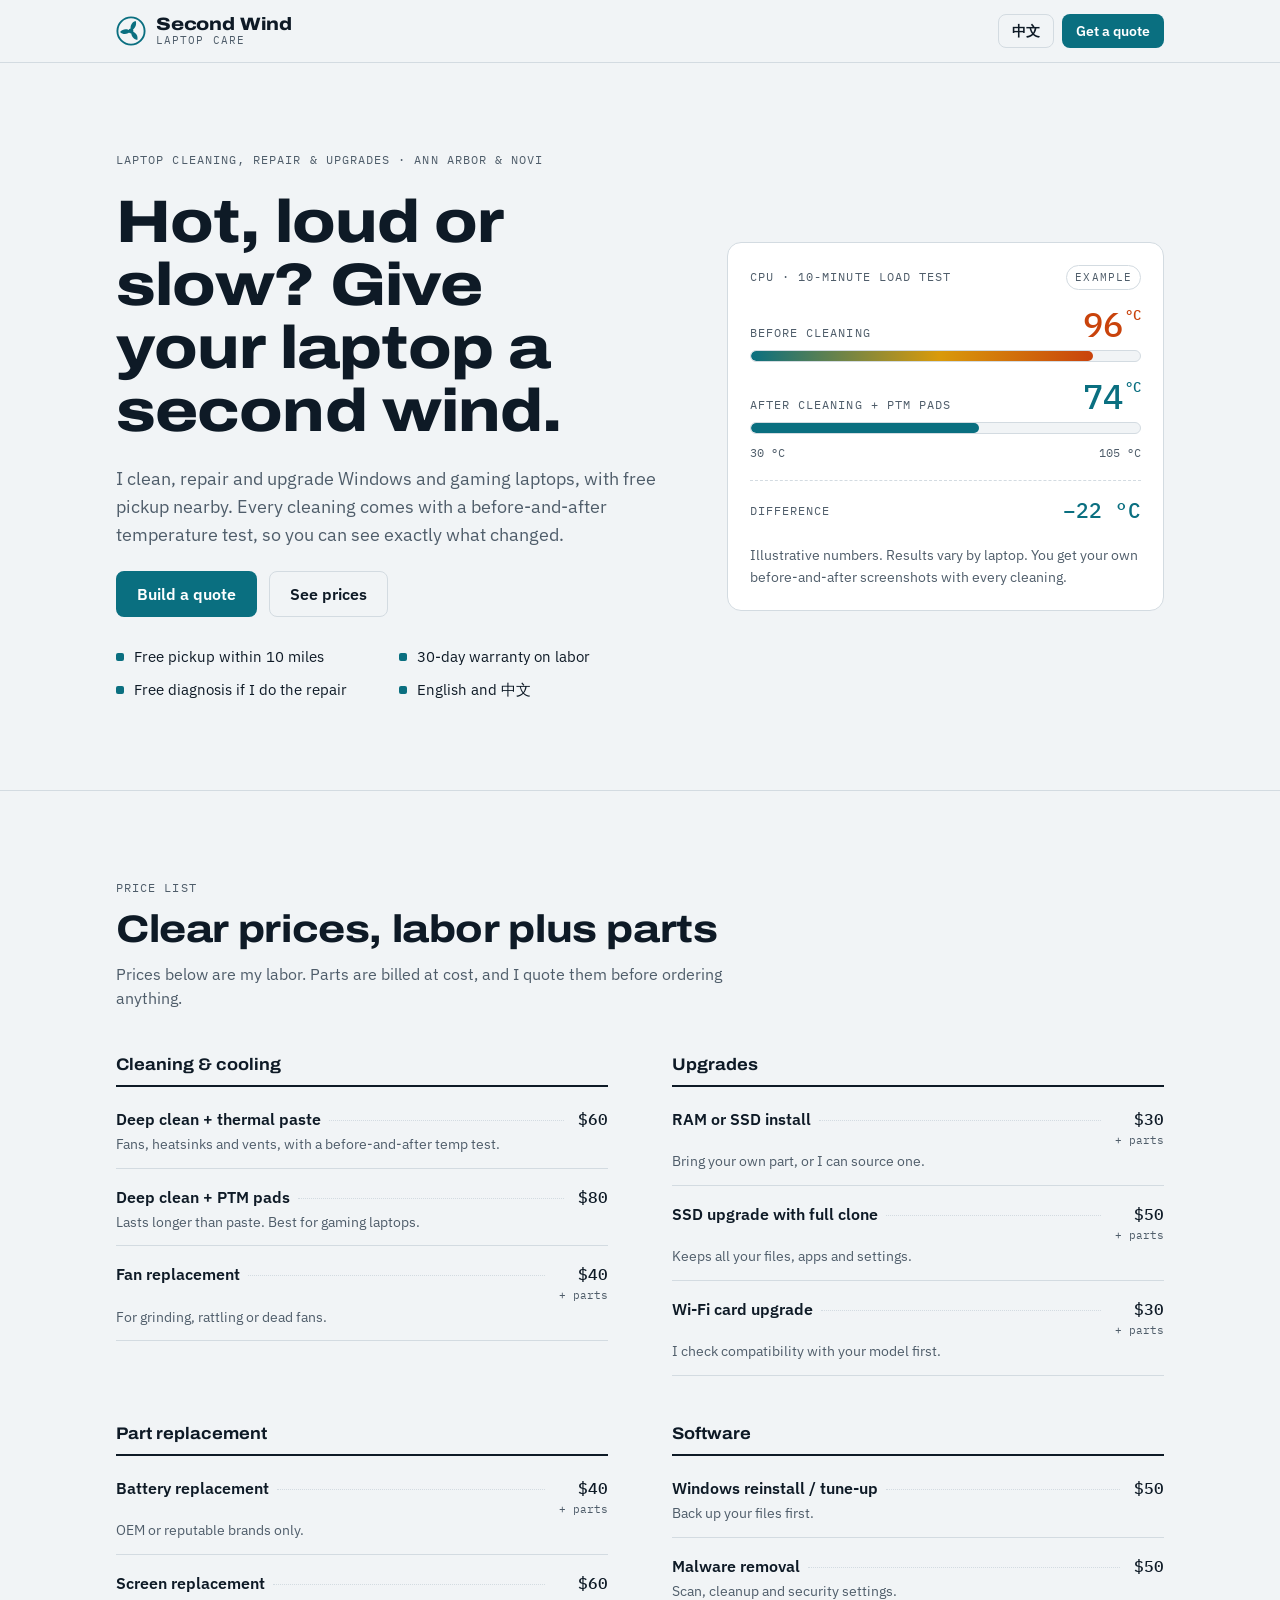
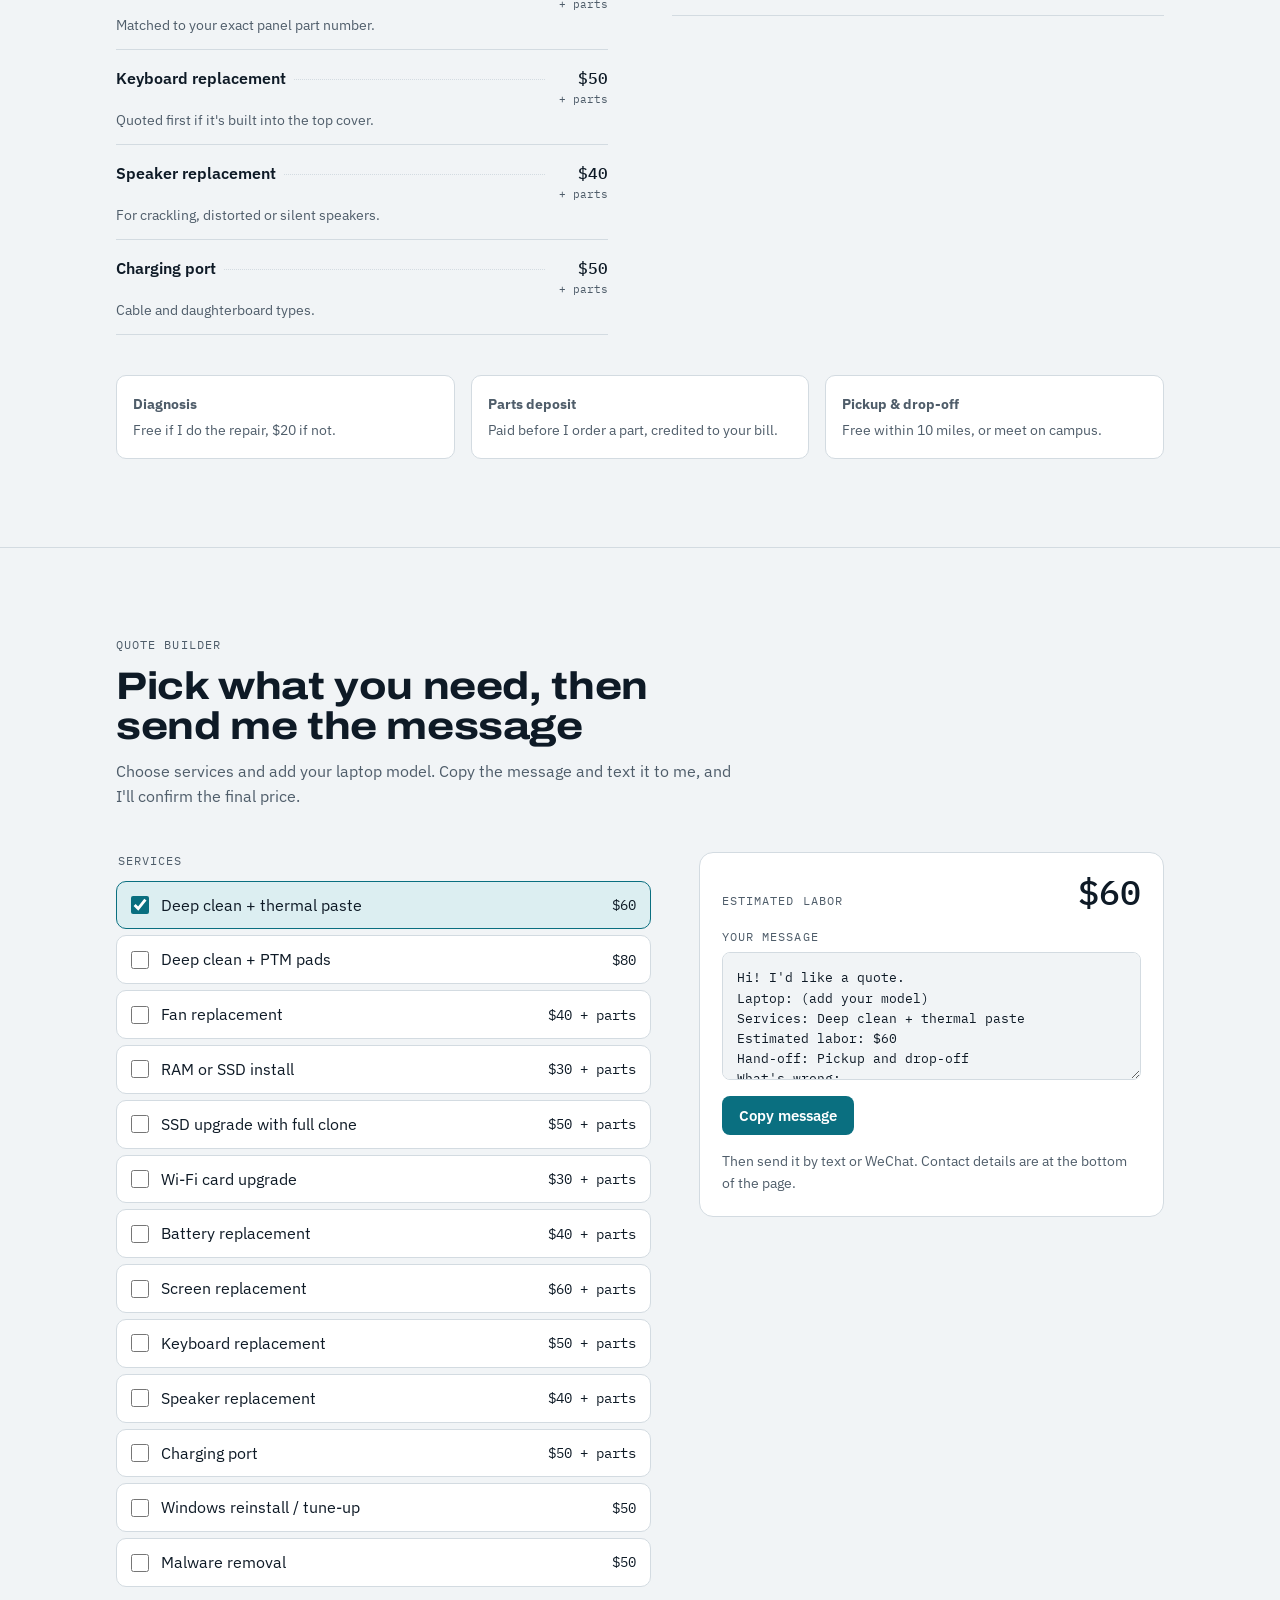
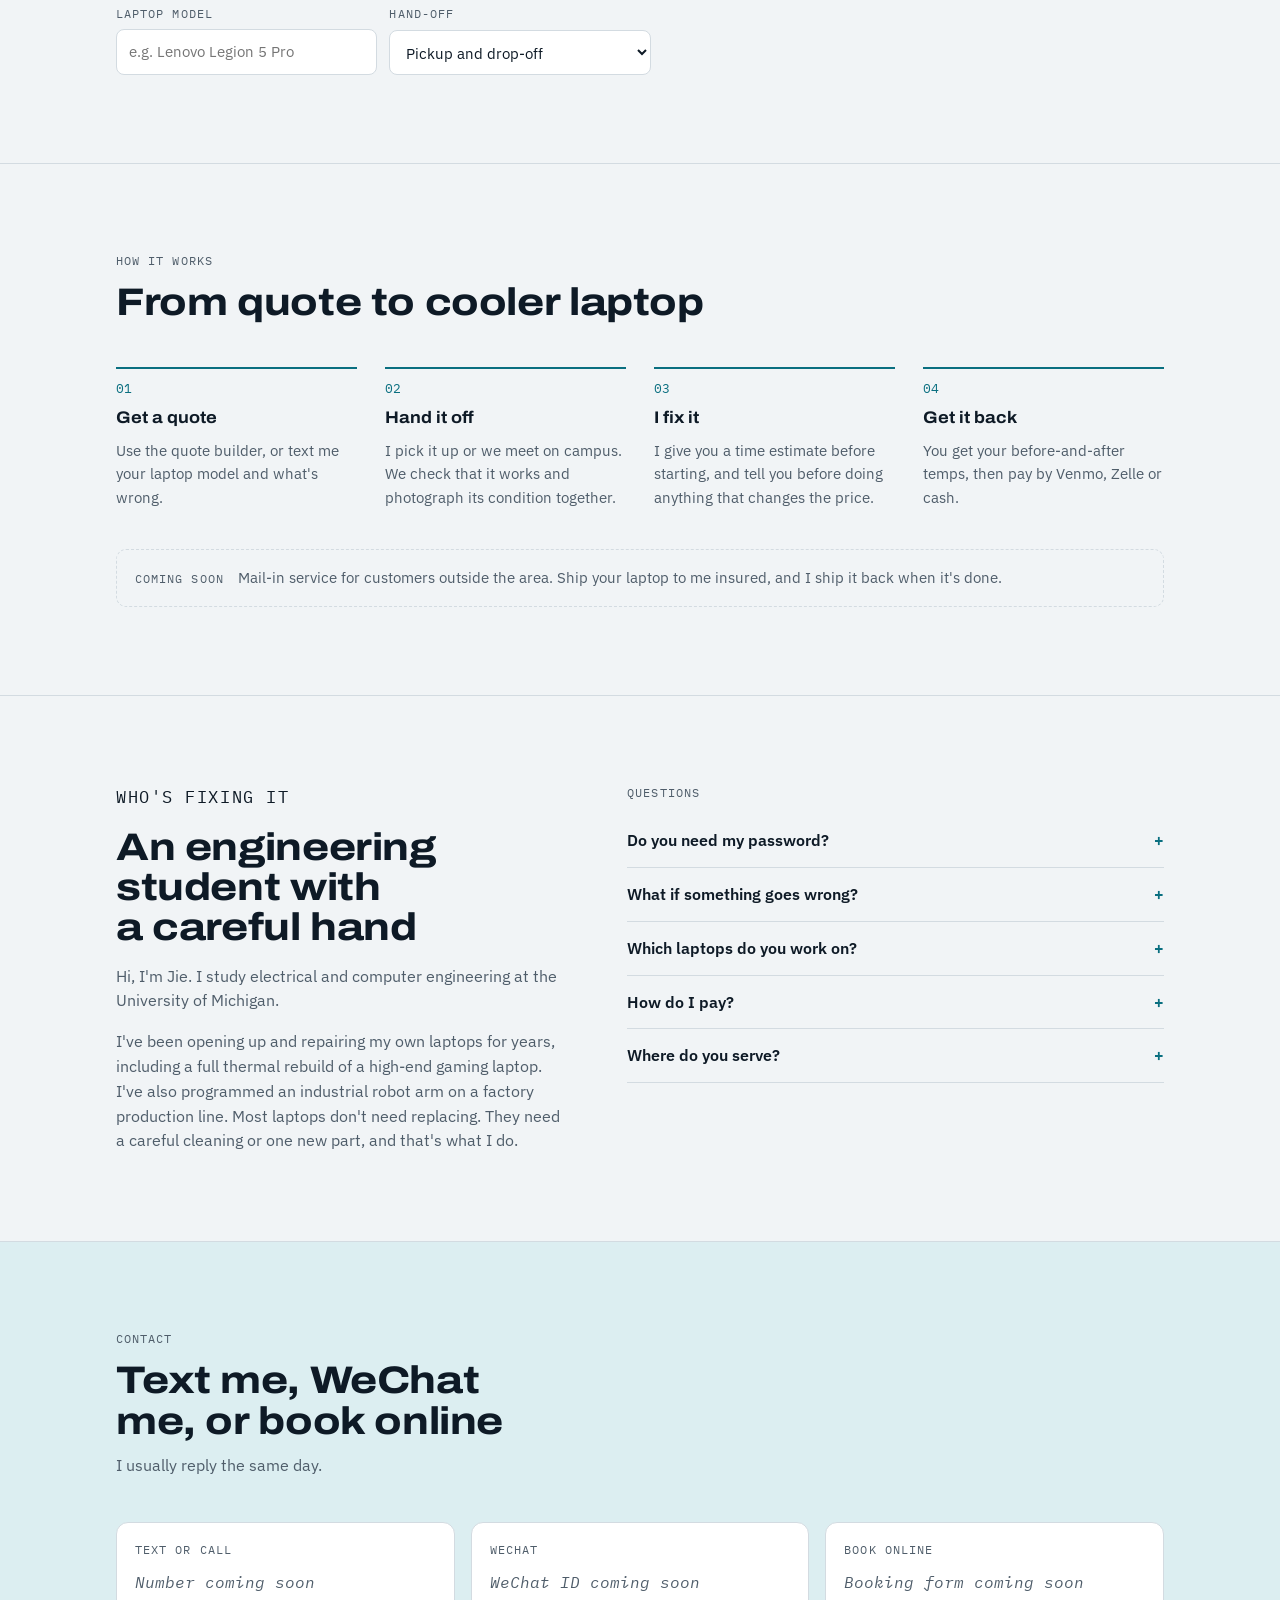
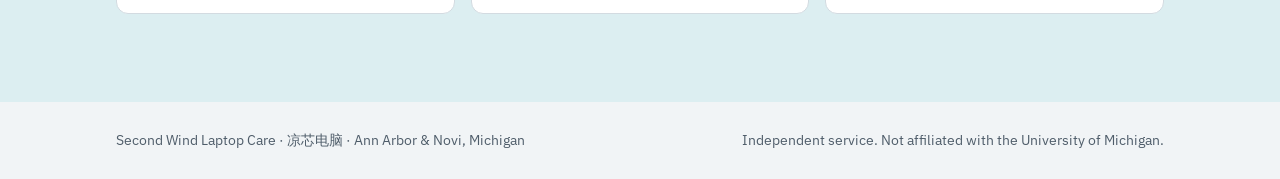
==== index.html @ 386e2848 "First" ====
<!doctype html>
<html lang="en">
<head>
<meta charset="utf-8">
<meta name="viewport" content="width=device-width, initial-scale=1">
<title>Second Wind Laptop Care</title>
<meta name="description" content="Laptop cleaning, repair and upgrades in Ann Arbor and Novi, Michigan. Free pickup nearby, before-and-after temperature tests, English and Chinese.">
<link rel="preconnect" href="https://fonts.googleapis.com">
<link rel="preconnect" href="https://fonts.gstatic.com" crossorigin>
<link rel="stylesheet" href="https://fonts.googleapis.com/css2?family=Archivo:wdth,wght@62..125,100..900&family=IBM+Plex+Mono:wght@400;500&family=IBM+Plex+Sans:wght@400;500;600&display=swap">
<style>
/* Layout: a repair-bench work order. Thermal readout hero, price list with leaders, quote builder, numbered hand-off steps, FAQ, contact. */
:root{
  --bg:#F1F4F6; --surface:#FFFFFF; --ink:#0E1A26; --muted:#4F5D6A; --line:#D3DBE1;
  --cool:#0A6F80; --cool-soft:#DCEEF1; --on-cool:#FFFFFF;
  --warm:#D99A0B; --heat:#C9430C; --heat-soft:#FBE5DA;
  --display:"Archivo","Helvetica Neue",Arial,"PingFang SC","Microsoft YaHei",sans-serif;
  --body:"IBM Plex Sans",system-ui,-apple-system,"Segoe UI","PingFang SC","Microsoft YaHei",sans-serif;
  --mono:"IBM Plex Mono",ui-monospace,Menlo,Consolas,monospace;
}
@media (prefers-color-scheme: dark){
  :root:not([data-theme="light"]){
    --bg:#0B131A; --surface:#121D26; --ink:#E4ECF1; --muted:#97A7B4; --line:#24323E;
    --cool:#4FC2D2; --cool-soft:#11303A; --on-cool:#05232B;
    --warm:#F2B84B; --heat:#FF8A4C; --heat-soft:#3A2016;
    color-scheme:dark;
  }
}
:root[data-theme="dark"]{
  --bg:#0B131A; --surface:#121D26; --ink:#E4ECF1; --muted:#97A7B4; --line:#24323E;
  --cool:#4FC2D2; --cool-soft:#11303A; --on-cool:#05232B;
  --warm:#F2B84B; --heat:#FF8A4C; --heat-soft:#3A2016;
  color-scheme:dark;
}

*{box-sizing:border-box}
html{scroll-behavior:smooth}
body{margin:0}
img{max-width:100%}
body{background:var(--bg);color:var(--ink);font-family:var(--body);font-size:16px;line-height:1.55;-webkit-font-smoothing:antialiased}
a{color:var(--cool)}
:focus-visible{outline:2px solid var(--cool);outline-offset:3px;border-radius:4px}

/* language switch */
.zh{display:none}
:root[data-lang="zh"] .en{display:none}
:root[data-lang="zh"] .zh{display:revert}

.wrap{max-width:1080px;margin:0 auto;padding-left:max(16px,env(safe-area-inset-left,0px));padding-right:max(16px,env(safe-area-inset-right,0px))}
.band{padding-block:clamp(48px,7vw,88px)}
.band + .band{border-top:1px solid var(--line)}

h1,h2,h3{font-family:var(--display);font-stretch:116%;line-height:1.05;margin:0;text-wrap:balance}
h1{font-size:clamp(2.25rem,5.6vw,3.75rem);font-weight:800;letter-spacing:-.015em}
h2{font-size:clamp(1.7rem,3.6vw,2.4rem);font-weight:750;letter-spacing:-.01em}
h3{font-size:1.05rem;font-weight:700;font-stretch:108%;line-height:1.2}
p{margin:0}
.label{font-family:var(--mono);font-size:.74rem;letter-spacing:.09em;text-transform:uppercase;color:var(--muted)}
.section-head{display:grid;gap:12px;max-width:62ch;margin-bottom:clamp(28px,4vw,44px)}
.section-head p{color:var(--muted)}
.num{font-family:var(--mono);font-variant-numeric:tabular-nums}

/* buttons */
.btn,.ghost{display:inline-flex;align-items:center;justify-content:center;gap:8px;font:600 .95rem/1 var(--body);text-decoration:none;border-radius:8px;padding:11px 16px;cursor:pointer;border:1.5px solid transparent;transition:transform .15s ease,background-color .15s ease}
.btn{background:var(--cool);color:var(--on-cool)}
.btn:hover{transform:translateY(-1px)}
.ghost{background:transparent;color:var(--ink);border-color:var(--line)}
.ghost:hover{border-color:var(--cool);color:var(--cool)}
.big{padding:14px 20px;font-size:1rem}

/* header */
.top{padding-block:14px;border-bottom:1px solid var(--line);background:var(--bg)}
.top-row{display:flex;align-items:center;justify-content:space-between;gap:12px;flex-wrap:wrap}
.brand{display:flex;align-items:center;gap:10px;color:var(--ink);text-decoration:none}
.brand svg{color:var(--cool);flex:none}
.brand-name{font-family:var(--display);font-stretch:118%;font-weight:800;font-size:1.12rem;letter-spacing:-.01em;line-height:1.1}
.brand-name small{display:block;font-family:var(--mono);font-stretch:100%;font-weight:400;font-size:.68rem;letter-spacing:.1em;text-transform:uppercase;color:var(--muted)}
.top-actions{display:flex;gap:8px;align-items:center}
.top-actions .ghost,.top-actions .btn{padding:9px 13px;font-size:.88rem}

/* hero */
.hero-grid{display:grid;grid-template-columns:minmax(0,1.25fr) minmax(0,1fr);gap:clamp(32px,5vw,64px);align-items:center}
.hero-copy{display:grid;gap:22px;min-width:0}
.hero-copy .lede{font-size:1.12rem;color:var(--muted);max-width:52ch}
.cta-row{display:flex;gap:12px;flex-wrap:wrap}
.trust{list-style:none;margin:6px 0 0;padding:0;display:grid;grid-template-columns:repeat(2,minmax(0,1fr));gap:10px 20px}
.trust li{display:flex;gap:10px;align-items:baseline;font-size:.95rem}
.trust li::before{content:"";flex:none;width:8px;height:8px;border-radius:2px;background:var(--cool);transform:translateY(-1px)}

.readout{background:var(--surface);border:1px solid var(--line);border-radius:14px;padding:22px;display:grid;gap:18px;min-width:0}
.ro-head{display:flex;justify-content:space-between;align-items:center;gap:8px}
.tag{font-family:var(--mono);font-size:.68rem;letter-spacing:.1em;border:1px solid var(--line);border-radius:999px;padding:3px 8px;color:var(--muted)}
.ro-row{display:grid;gap:8px}
.ro-top{display:flex;justify-content:space-between;align-items:baseline}
.ro-temp{font-family:var(--mono);font-variant-numeric:tabular-nums;font-size:2.1rem;font-weight:500;line-height:1}
.ro-temp.hot{color:var(--heat)}
.ro-temp.cold{color:var(--cool)}
.ro-temp sup{font-size:.9rem;vertical-align:top;margin-left:2px}
.track{height:12px;border-radius:999px;background:var(--bg);border:1px solid var(--line);overflow:hidden}
.fill{height:100%;border-radius:999px}
.fill.hot{width:88%;background:linear-gradient(90deg,var(--cool),var(--warm) 55%,var(--heat))}
.fill.cold{width:58.7%;background:var(--cool)}
.ro-scale{display:flex;justify-content:space-between;font-family:var(--mono);font-size:.72rem;color:var(--muted);margin-top:-8px}
.ro-delta{display:flex;align-items:center;justify-content:space-between;gap:12px;border-top:1px dashed var(--line);padding-top:14px}
.ro-delta strong{font-family:var(--mono);font-size:1.3rem;font-weight:500;color:var(--cool)}
.ro-cap{font-size:.86rem;color:var(--muted)}

/* services */
.svc-groups{display:grid;grid-template-columns:repeat(2,minmax(0,1fr));gap:clamp(28px,4vw,48px) clamp(28px,5vw,64px)}
.svc-group{display:grid;gap:4px;min-width:0;align-content:start}
.svc-group h3{padding-bottom:10px;border-bottom:2px solid var(--ink);margin-bottom:4px}
.svc{display:grid;grid-template-columns:minmax(0,1fr) auto;gap:2px 14px;padding-block:12px;border-bottom:1px solid var(--line)}
.svc-name{font-weight:600;display:flex;align-items:baseline;gap:8px;min-width:0}
.svc-name::after{content:"";flex:1;border-bottom:1px dotted var(--line);transform:translateY(-4px);min-width:16px}
.svc-price{font-family:var(--mono);font-variant-numeric:tabular-nums;font-weight:500;white-space:nowrap;text-align:right}
.svc-price small{display:block;font-size:.7rem;color:var(--muted);font-weight:400}
.svc-note{grid-column:1/-1;font-size:.88rem;color:var(--muted)}
.fine{margin-top:clamp(28px,4vw,40px);display:grid;grid-template-columns:repeat(3,minmax(0,1fr));gap:16px}
.fine div{background:var(--surface);border:1px solid var(--line);border-radius:10px;padding:16px;display:grid;gap:4px}
.fine strong{font-size:.95rem}
.fine span{font-size:.88rem;color:var(--muted)}

/* quote builder */
.quote-grid{display:grid;grid-template-columns:minmax(0,1.15fr) minmax(0,1fr);gap:clamp(24px,4vw,48px);align-items:start}
.q-list{display:grid;gap:6px;margin:0;padding:0;border:0}
.q-list legend{margin-bottom:10px}
.q-item{display:grid;grid-template-columns:auto minmax(0,1fr) auto;gap:12px;align-items:center;padding:11px 14px;border:1px solid var(--line);border-radius:10px;background:var(--surface);cursor:pointer;transition:border-color .15s ease,background-color .15s ease}
.q-item:hover{border-color:var(--cool)}
.q-item:has(input:checked){border-color:var(--cool);background:var(--cool-soft)}
.q-item input{width:18px;height:18px;accent-color:var(--cool);margin:0}
.q-item .num{font-size:.9rem;white-space:nowrap}
.q-fields{display:grid;grid-template-columns:repeat(2,minmax(0,1fr));gap:12px;margin-top:18px}
.field{display:grid;gap:6px;min-width:0}
.field input,.field select{font:inherit;font-size:.95rem;color:var(--ink);background:var(--surface);border:1px solid var(--line);border-radius:8px;padding:10px 12px;width:100%}
.summary{background:var(--surface);border:1px solid var(--line);border-radius:14px;padding:22px;display:grid;gap:16px;min-width:0}
.total{display:flex;align-items:baseline;justify-content:space-between;gap:12px;flex-wrap:wrap}
.total .num{font-size:2.2rem;font-weight:500;line-height:1}
.total .parts{font-size:.9rem;color:var(--muted)}
.msg{font-family:var(--mono);font-size:.84rem;line-height:1.5;white-space:pre-wrap;background:var(--bg);border:1px solid var(--line);border-radius:8px;padding:14px;width:100%;min-height:9.5em;resize:vertical;color:var(--ink)}
.copy-row{display:flex;gap:12px;align-items:center;flex-wrap:wrap}
.status{font-size:.88rem;color:var(--cool)}
.summary .hint{font-size:.86rem;color:var(--muted)}

/* steps */
.steps{list-style:none;margin:0;padding:0;display:grid;grid-template-columns:repeat(4,minmax(0,1fr));gap:clamp(16px,3vw,28px);counter-reset:step}
.steps li{display:grid;gap:10px;align-content:start;counter-increment:step;min-width:0}
.steps li::before{content:counter(step,decimal-leading-zero);font-family:var(--mono);font-size:.8rem;color:var(--cool);border-top:2px solid var(--cool);padding-top:10px}
.steps p{color:var(--muted);font-size:.95rem}
.mailin{margin-top:clamp(28px,4vw,40px);display:flex;gap:14px;align-items:baseline;flex-wrap:wrap;padding:16px 18px;border:1px dashed var(--line);border-radius:10px}
.mailin p{color:var(--muted);font-size:.95rem;min-width:0;flex:1 1 280px}

/* about + faq */
.split{display:grid;grid-template-columns:minmax(0,1fr) minmax(0,1.2fr);gap:clamp(32px,5vw,64px);align-items:start}
.about{display:grid;gap:16px;max-width:60ch}
.about p{color:var(--muted)}
.about p:first-of-type{color:var(--ink);font-size:1.08rem}
.faq{display:grid}
.faq details{border-bottom:1px solid var(--line);padding-block:14px}
.faq details:first-child{border-top:1px solid var(--line)}
.faq summary{cursor:pointer;font-weight:600;list-style:none;display:flex;justify-content:space-between;gap:16px}
.faq summary::-webkit-details-marker{display:none}
.faq summary::after{content:"+";font-family:var(--mono);color:var(--cool);flex:none}
.faq details[open] summary::after{content:"\2013"}
.faq details p{color:var(--muted);margin-top:8px;max-width:62ch}

/* contact */
.contact{background:var(--cool-soft)}
.contact-grid{display:grid;grid-template-columns:repeat(3,minmax(0,1fr));gap:16px}
.c-card{background:var(--surface);border:1px solid var(--line);border-radius:12px;padding:18px;display:grid;gap:10px;align-content:start;min-width:0}
.c-value{font-family:var(--mono);font-size:1.02rem;user-select:all;overflow-wrap:anywhere}
.c-value.pending{color:var(--muted);font-style:italic;user-select:auto}
.c-card .ghost{justify-self:start;padding:8px 12px;font-size:.85rem}
.foot{padding-block:28px;font-size:.85rem;color:var(--muted)}
.foot .wrap{display:flex;justify-content:space-between;gap:12px;flex-wrap:wrap}

@media (max-width:860px){
  .hero-grid,.quote-grid,.split{grid-template-columns:minmax(0,1fr)}
  .steps{grid-template-columns:repeat(2,minmax(0,1fr))}
  .fine,.contact-grid{grid-template-columns:minmax(0,1fr)}
}
@media (max-width:620px){
  .svc-groups,.trust,.q-fields,.steps{grid-template-columns:minmax(0,1fr)}
  .top-actions .btn{display:none}
}
@media (prefers-reduced-motion:reduce){*{transition:none!important}}
</style>
</head>
<body>
<header class="top" id="top">
  <div class="wrap top-row">
    <a class="brand" href="#top" aria-label="Second Wind Laptop Care">
      <svg viewBox="0 0 32 32" width="30" height="30" aria-hidden="true">
        <circle cx="16" cy="16" r="14.5" fill="none" stroke="currentColor" stroke-width="2"/>
        <g fill="currentColor">
          <path d="M16 16C14.6 11 16.4 6.6 21 5.4C22.4 9.6 20.4 13.6 16 16Z"/>
          <path d="M16 16C14.6 11 16.4 6.6 21 5.4C22.4 9.6 20.4 13.6 16 16Z" transform="rotate(120 16 16)"/>
          <path d="M16 16C14.6 11 16.4 6.6 21 5.4C22.4 9.6 20.4 13.6 16 16Z" transform="rotate(240 16 16)"/>
        </g>
        <circle cx="16" cy="16" r="2.6" fill="currentColor"/>
      </svg>
      <span class="brand-name"><span class="en">Second Wind</span><span class="zh">凉芯电脑</span><small><span class="en">Laptop Care</span><span class="zh">Second Wind Laptop Care</span></small></span>
    </a>
    <div class="top-actions">
      <button class="ghost" id="langBtn" type="button" aria-label="Switch language / 切换语言">中文</button>
      <a class="btn" href="#quote"><span class="en">Get a quote</span><span class="zh">获取报价</span></a>
    </div>
  </div>
</header>

<main>
  <section class="band hero">
    <div class="wrap hero-grid">
      <div class="hero-copy">
        <p class="label"><span class="en">Laptop cleaning, repair &amp; upgrades · Ann Arbor &amp; Novi</span><span class="zh">笔记本清灰 · 维修 · 升级 · 安娜堡 &amp; Novi</span></p>
        <h1><span class="en">Hot, loud or slow? Give your laptop a second wind.</span><span class="zh">发烫、风扇吵、卡顿？让你的电脑重新凉下来。</span></h1>
        <p class="lede"><span class="en">I clean, repair and upgrade Windows and gaming laptops, with free pickup nearby. Every cleaning comes with a before-and-after temperature test, so you can see exactly what changed.</span><span class="zh">游戏本和 Windows 笔记本的清灰、维修和升级，附近免费上门取送。每次清灰都会做前后温度对比测试，效果一目了然。</span></p>
        <div class="cta-row">
          <a class="btn big" href="#quote"><span class="en">Build a quote</span><span class="zh">在线估价</span></a>
          <a class="ghost big" href="#services"><span class="en">See prices</span><span class="zh">查看价格</span></a>
        </div>
        <ul class="trust">
          <li><span class="en">Free pickup within 10 miles</span><span class="zh">10 英里内免费取送</span></li>
          <li><span class="en">30-day warranty on labor</span><span class="zh">人工保修 30 天</span></li>
          <li><span class="en">Free diagnosis if I do the repair</span><span class="zh">修好才收检测费</span></li>
          <li><span class="en">English and 中文</span><span class="zh">中英文都可以沟通</span></li>
        </ul>
      </div>

      <aside class="readout" aria-label="Example before-and-after temperature readout">
        <div class="ro-head">
          <span class="label"><span class="en">CPU · 10-minute load test</span><span class="zh">CPU · 10 分钟满载测试</span></span>
          <span class="tag"><span class="en">EXAMPLE</span><span class="zh">示例</span></span>
        </div>
        <div class="ro-row">
          <div class="ro-top"><span class="label"><span class="en">Before cleaning</span><span class="zh">清灰前</span></span><span class="ro-temp hot">96<sup>°C</sup></span></div>
          <div class="track"><div class="fill hot"></div></div>
        </div>
        <div class="ro-row">
          <div class="ro-top"><span class="label"><span class="en">After cleaning + PTM pads</span><span class="zh">清灰 + 相变片后</span></span><span class="ro-temp cold">74<sup>°C</sup></span></div>
          <div class="track"><div class="fill cold"></div></div>
        </div>
        <div class="ro-scale"><span>30 °C</span><span>105 °C</span></div>
        <div class="ro-delta">
          <span class="label"><span class="en">Difference</span><span class="zh">降温</span></span>
          <strong>−22 °C</strong>
        </div>
        <p class="ro-cap"><span class="en">Illustrative numbers. Results vary by laptop. You get your own before-and-after screenshots with every cleaning.</span><span class="zh">示例数据，实际效果因机型而异。每次清灰都会给你前后对比截图。</span></p>
      </aside>
    </div>
  </section>

  <section class="band" id="services">
    <div class="wrap">
      <div class="section-head">
        <p class="label"><span class="en">Price list</span><span class="zh">价格表</span></p>
        <h2><span class="en">Clear prices, labor plus parts</span><span class="zh">价格透明：人工费 + 配件费</span></h2>
        <p><span class="en">Prices below are my labor. Parts are billed at cost, and I quote them before ordering anything.</span><span class="zh">以下是人工费。配件按成本价收取，下单前会先报价确认。</span></p>
      </div>
      <div class="svc-groups" id="svcGroups"></div>
      <div class="fine">
        <div><strong><span class="en">Diagnosis</span><span class="zh">检测</span></strong><span><span class="en">Free if I do the repair, $20 if not.</span><span class="zh">维修则免费，不修收 $20。</span></span></div>
        <div><strong><span class="en">Parts deposit</span><span class="zh">配件定金</span></strong><span><span class="en">Paid before I order a part, credited to your bill.</span><span class="zh">订配件前先付定金，最后从总价中扣除。</span></span></div>
        <div><strong><span class="en">Pickup &amp; drop-off</span><span class="zh">上门取送</span></strong><span><span class="en">Free within 10 miles, or meet on campus.</span><span class="zh">10 英里内免费，也可以在校园见面交接。</span></span></div>
      </div>
    </div>
  </section>

  <section class="band" id="quote">
    <div class="wrap">
      <div class="section-head">
        <p class="label"><span class="en">Quote builder</span><span class="zh">在线估价</span></p>
        <h2><span class="en">Pick what you need, then send me the message</span><span class="zh">选好服务，把信息发给我</span></h2>
        <p><span class="en">Choose services and add your laptop model. Copy the message and text it to me, and I'll confirm the final price.</span><span class="zh">勾选需要的服务并填写电脑型号，复制下面的信息发给我，我会确认最终价格。</span></p>
      </div>
      <div class="quote-grid">
        <div>
          <fieldset class="q-list" id="qList">
            <legend class="label"><span class="en">Services</span><span class="zh">服务项目</span></legend>
          </fieldset>
          <div class="q-fields">
            <label class="field" for="qModel">
              <span class="label"><span class="en">Laptop model</span><span class="zh">电脑型号</span></span>
              <input id="qModel" type="text" autocomplete="off" placeholder="e.g. Lenovo Legion 5 Pro">
            </label>
            <label class="field" for="qHandoff">
              <span class="label"><span class="en">Hand-off</span><span class="zh">交接方式</span></span>
              <select id="qHandoff"></select>
            </label>
          </div>
        </div>
        <div class="summary" aria-live="polite">
          <div class="total">
            <span class="label"><span class="en">Estimated labor</span><span class="zh">预估人工费</span></span>
            <span><span class="num" id="qTotal">$60</span> <span class="parts" id="qParts"></span></span>
          </div>
          <label class="field" for="qMsg">
            <span class="label"><span class="en">Your message</span><span class="zh">要发送的信息</span></span>
            <textarea class="msg" id="qMsg" readonly></textarea>
          </label>
          <div class="copy-row">
            <button class="btn" type="button" id="copyMsg"><span class="en">Copy message</span><span class="zh">复制信息</span></button>
            <span class="status" id="copyStatus" role="status"></span>
          </div>
          <p class="hint"><span class="en">Then send it by text or WeChat. Contact details are at the bottom of the page.</span><span class="zh">然后通过短信或微信发给我，联系方式在页面底部。</span></p>
        </div>
      </div>
    </div>
  </section>

  <section class="band" id="how">
    <div class="wrap">
      <div class="section-head">
        <p class="label"><span class="en">How it works</span><span class="zh">服务流程</span></p>
        <h2><span class="en">From quote to cooler laptop</span><span class="zh">从报价到修好</span></h2>
      </div>
      <ol class="steps">
        <li><h3><span class="en">Get a quote</span><span class="zh">获取报价</span></h3><p><span class="en">Use the quote builder, or text me your laptop model and what's wrong.</span><span class="zh">用上面的估价工具，或直接把电脑型号和问题发给我。</span></p></li>
        <li><h3><span class="en">Hand it off</span><span class="zh">交接电脑</span></h3><p><span class="en">I pick it up or we meet on campus. We check that it works and photograph its condition together.</span><span class="zh">我上门取件或校园见面。交接时一起检查功能，并拍照记录外观。</span></p></li>
        <li><h3><span class="en">I fix it</span><span class="zh">维修</span></h3><p><span class="en">I give you a time estimate before starting, and tell you before doing anything that changes the price.</span><span class="zh">开始前告诉你预计时间，任何会改变价格的操作都会先问你。</span></p></li>
        <li><h3><span class="en">Get it back</span><span class="zh">取回电脑</span></h3><p><span class="en">You get your before-and-after temps, then pay by Venmo, Zelle or cash.</span><span class="zh">交付时附上前后温度对比，可以用 Venmo、Zelle 或现金付款。</span></p></li>
      </ol>
      <div class="mailin">
        <span class="label"><span class="en">Coming soon</span><span class="zh">即将推出</span></span>
        <p><span class="en">Mail-in service for customers outside the area. Ship your laptop to me insured, and I ship it back when it's done.</span><span class="zh">外地邮寄维修：把电脑保价寄给我，修好后寄回。</span></p>
      </div>
    </div>
  </section>

  <section class="band" id="about">
    <div class="wrap split">
      <div class="about">
        <p class="label"><span class="en">Who's fixing it</span><span class="zh">关于我</span></p>
        <h2><span class="en">An engineering student with a careful hand</span><span class="zh">认真细心的工科学生</span></h2>
        <p><span class="en">Hi, I'm Jie. I study electrical and computer engineering at the University of Michigan.</span><span class="zh">你好，我是 Jie，在密歇根大学读电子与计算机工程。</span></p>
        <p><span class="en">I've been opening up and repairing my own laptops for years, including a full thermal rebuild of a high-end gaming laptop. I've also programmed an industrial robot arm on a factory production line. Most laptops don't need replacing. They need a careful cleaning or one new part, and that's what I do.</span><span class="zh">我自己拆修笔记本很多年了，包括给高端游戏本重新做散热。我也在工厂产线上给工业机械臂写过程序。大多数电脑其实不用换新，只需要认真清理一次或换一个配件，这正是我做的事。</span></p>
      </div>
      <div class="faq">
        <p class="label" style="margin-bottom:12px"><span class="en">Questions</span><span class="zh">常见问题</span></p>
        <details>
          <summary><span><span class="en">Do you need my password?</span><span class="zh">需要我的开机密码吗？</span></span></summary>
          <p><span class="en">No. I test with my own bootable USB drive, so your account stays private. Please back up important files before any repair.</span><span class="zh">不需要。我用自己的启动 U 盘做测试，不会碰你的账户。维修前请备份重要资料。</span></p>
        </details>
        <details>
          <summary><span><span class="en">What if something goes wrong?</span><span class="zh">如果修坏了怎么办？</span></span></summary>
          <p><span class="en">We check and photograph your laptop together before I start. If I damage something, I repair it or pay for it.</span><span class="zh">开始前我们会一起检查并拍照记录。如果是我造成的损坏，我负责修好或赔偿。</span></p>
        </details>
        <details>
          <summary><span><span class="en">Which laptops do you work on?</span><span class="zh">修哪些电脑？</span></span></summary>
          <p><span class="en">Windows laptops, including gaming laptops from Dell and Alienware, Lenovo, ASUS, MSI, HP and Acer. I don't take MacBooks yet.</span><span class="zh">Windows 笔记本，包括戴尔/外星人、联想、华硕、微星、惠普、宏碁等品牌的游戏本。暂时不修 MacBook。</span></p>
        </details>
        <details>
          <summary><span><span class="en">How do I pay?</span><span class="zh">怎么付款？</span></span></summary>
          <p><span class="en">After the work is done, by Venmo, Zelle or cash. Jobs that need a part take a deposit before I order it.</span><span class="zh">修好后用 Venmo、Zelle 或现金付款。需要买配件的，订货前先付定金。</span></p>
        </details>
        <details>
          <summary><span><span class="en">Where do you serve?</span><span class="zh">服务范围？</span></span></summary>
          <p><span class="en">Ann Arbor, Ypsilanti and Novi. Pickup is free within 10 miles, or we can meet on campus.</span><span class="zh">安娜堡、Ypsilanti 和 Novi。10 英里内免费上门，也可以在校园见面。</span></p>
        </details>
      </div>
    </div>
  </section>

  <section class="band contact" id="contact">
    <div class="wrap">
      <div class="section-head">
        <p class="label"><span class="en">Contact</span><span class="zh">联系我</span></p>
        <h2><span class="en">Text me, WeChat me, or book online</span><span class="zh">短信、微信或在线预约</span></h2>
        <p><span class="en">I usually reply the same day.</span><span class="zh">一般当天回复。</span></p>
      </div>
      <div class="contact-grid" id="contactGrid"></div>
    </div>
  </section>
</main>

<footer class="foot">
  <div class="wrap">
    <span>Second Wind Laptop Care · 凉芯电脑 · Ann Arbor &amp; Novi, Michigan</span>
    <span><span class="en">Independent service. Not affiliated with the University of Michigan.</span><span class="zh">个人独立经营，与密歇根大学无关。</span></span>
  </div>
</footer>

<script>
/* ---------- Edit these to update the site ---------- */
const CONTACT = {
  phone: "",       // Google Voice number, e.g. "(734) 555-0123"
  wechat: "",      // WeChat ID
  bookingUrl: ""   // Google Form link
};

const GROUPS = [
  { id: "cool",  en: "Cleaning & cooling", zh: "清灰散热" },
  { id: "up",    en: "Upgrades",           zh: "升级" },
  { id: "parts", en: "Part replacement",   zh: "更换配件" },
  { id: "soft",  en: "Software",           zh: "系统软件" }
];

const SERVICES = [
  { id: "clean",    g: "cool",  labor: 60, parts: false, en: "Deep clean + thermal paste", zh: "深度清灰 + 换硅脂",
    nEn: "Fans, heatsinks and vents, with a before-and-after temp test.", nZh: "清理风扇、散热片和出风口，附前后温度测试。" },
  { id: "ptm",      g: "cool",  labor: 80, parts: false, en: "Deep clean + PTM pads", zh: "深度清灰 + 换相变片",
    nEn: "Lasts longer than paste. Best for gaming laptops.", nZh: "比硅脂更耐用，适合游戏本。" },
  { id: "fan",      g: "cool",  labor: 40, parts: true,  en: "Fan replacement", zh: "更换风扇",
    nEn: "For grinding, rattling or dead fans.", nZh: "风扇异响、摩擦或不转。" },
  { id: "ram",      g: "up",    labor: 30, parts: true,  en: "RAM or SSD install", zh: "加内存 / 装固态",
    nEn: "Bring your own part, or I can source one.", nZh: "可以自带配件，也可以帮你买。" },
  { id: "clone",    g: "up",    labor: 50, parts: true,  en: "SSD upgrade with full clone", zh: "换固态 + 完整迁移",
    nEn: "Keeps all your files, apps and settings.", nZh: "系统、软件和资料原样保留。" },
  { id: "wifi",     g: "up",    labor: 30, parts: true,  en: "Wi-Fi card upgrade", zh: "升级无线网卡",
    nEn: "I check compatibility with your model first.", nZh: "先确认和你的机型兼容。" },
  { id: "battery",  g: "parts", labor: 40, parts: true,  en: "Battery replacement", zh: "更换电池",
    nEn: "OEM or reputable brands only.", nZh: "只用原厂或可靠品牌。" },
  { id: "screen",   g: "parts", labor: 60, parts: true,  en: "Screen replacement", zh: "更换屏幕",
    nEn: "Matched to your exact panel part number.", nZh: "按原屏型号精确匹配。" },
  { id: "keyboard", g: "parts", labor: 50, parts: true,  en: "Keyboard replacement", zh: "更换键盘",
    nEn: "Quoted first if it's built into the top cover.", nZh: "如果键盘和 C 壳一体，先单独报价。" },
  { id: "speaker",  g: "parts", labor: 40, parts: true,  en: "Speaker replacement", zh: "更换喇叭",
    nEn: "For crackling, distorted or silent speakers.", nZh: "喇叭破音、杂音或没声音。" },
  { id: "port",     g: "parts", labor: 50, parts: true,  en: "Charging port", zh: "更换充电口",
    nEn: "Cable and daughterboard types.", nZh: "排线式或小板式充电口。" },
  { id: "windows",  g: "soft",  labor: 50, parts: false, en: "Windows reinstall / tune-up", zh: "重装系统 / 优化",
    nEn: "Back up your files first.", nZh: "请先备份资料。" },
  { id: "malware",  g: "soft",  labor: 50, parts: false, en: "Malware removal", zh: "清除病毒",
    nEn: "Scan, cleanup and security settings.", nZh: "扫描、清理并设置安全防护。" }
];

const HANDOFF = [
  { v: "pickup", en: "Pickup and drop-off", zh: "上门取送" },
  { v: "campus", en: "Meet on campus", zh: "校园见面" }
];
/* --------------------------------------------------- */

const root = document.documentElement;
let lang = "en";
const t = (o, en = "en", zh = "zh") => (lang === "zh" ? o[zh] : o[en]);
const both = (en, zh) => `<span class="en">${en}</span><span class="zh">${zh}</span>`;
const esc = s => String(s).replace(/[&<>"]/g, c => ({ "&": "&amp;", "<": "&lt;", ">": "&gt;", '"': "&quot;" }[c]));

function priceHTML(s) {
  return `$${s.labor}` + (s.parts ? `<small>${both("+ parts", "+ 配件")}</small>` : "");
}

function renderServices() {
  document.getElementById("svcGroups").innerHTML = GROUPS.map(g => `
    <div class="svc-group">
      <h3>${both(g.en, g.zh)}</h3>
      ${SERVICES.filter(s => s.g === g.id).map(s => `
        <div class="svc">
          <span class="svc-name">${both(s.en, s.zh)}</span>
          <span class="svc-price">${priceHTML(s)}</span>
          <span class="svc-note">${both(s.nEn, s.nZh)}</span>
        </div>`).join("")}
    </div>`).join("");
}

function renderQuoteList() {
  const list = document.getElementById("qList");
  list.insertAdjacentHTML("beforeend", SERVICES.map(s => `
    <label class="q-item" for="q-${s.id}">
      <input type="checkbox" id="q-${s.id}" value="${s.id}"${s.id === "clean" ? " checked" : ""}>
      <span>${both(s.en, s.zh)}</span>
      <span class="num">$${s.labor}${s.parts ? both(" + parts", " + 配件") : ""}</span>
    </label>`).join(""));
  list.addEventListener("change", updateQuote);
  document.getElementById("qModel").addEventListener("input", updateQuote);
  document.getElementById("qHandoff").addEventListener("change", updateQuote);
}

function renderHandoff() {
  const sel = document.getElementById("qHandoff");
  const cur = sel.value || "pickup";
  sel.innerHTML = HANDOFF.map(h => `<option value="${h.v}">${esc(t(h))}</option>`).join("");
  sel.value = cur;
}

function updateQuote() {
  const picked = SERVICES.filter(s => document.getElementById("q-" + s.id).checked);
  const total = picked.reduce((a, s) => a + s.labor, 0);
  const needsParts = picked.some(s => s.parts);
  const model = document.getElementById("qModel").value.trim();
  const handoff = HANDOFF.find(h => h.v === document.getElementById("qHandoff").value) || HANDOFF[0];

  document.getElementById("qTotal").textContent = "$" + total;
  document.getElementById("qParts").textContent = needsParts ? (lang === "zh" ? "+ 配件费" : "+ parts") : "";

  const names = picked.map(s => t(s)).join(lang === "zh" ? "、" : ", ");
  let msg;
  if (lang === "zh") {
    msg = `你好，我想咨询维修报价。\n电脑型号：${model || "（请填写型号）"}\n服务：${names || "（还没选）"}\n预估人工费：$${total}${needsParts ? " + 配件费" : ""}\n交接方式：${handoff.zh}\n问题描述：`;
  } else {
    msg = `Hi! I'd like a quote.\nLaptop: ${model || "(add your model)"}\nServices: ${names || "(none picked yet)"}\nEstimated labor: $${total}${needsParts ? " + parts" : ""}\nHand-off: ${handoff.en}\nWhat's wrong: `;
  }
  document.getElementById("qMsg").value = msg;
  document.getElementById("copyStatus").textContent = "";
}

function copyText(text, statusEl, fallbackEl) {
  const done = ok => {
    if (!statusEl) return;
    statusEl.textContent = ok
      ? (lang === "zh" ? "已复制" : "Copied")
      : (lang === "zh" ? "已选中，请按复制" : "Selected. Press Copy on your keyboard.");
  };
  const fallback = () => {
    if (fallbackEl) {
      if (fallbackEl.select) { fallbackEl.focus(); fallbackEl.select(); }
      else { const r = document.createRange(); r.selectNodeContents(fallbackEl); const s = getSelection(); s.removeAllRanges(); s.addRange(r); }
    }
    done(false);
  };
  try {
    navigator.clipboard.writeText(text).then(() => done(true), fallback);
  } catch (e) { fallback(); }
}

function renderContact() {
  const items = [
    { key: "phone",  en: "Text or call", zh: "短信 / 电话", val: CONTACT.phone,
      pEn: "Number coming soon", pZh: "号码即将更新" },
    { key: "wechat", en: "WeChat", zh: "微信", val: CONTACT.wechat,
      pEn: "WeChat ID coming soon", pZh: "微信号即将更新" },
    { key: "book",   en: "Book online", zh: "在线预约", val: CONTACT.bookingUrl,
      pEn: "Booking form coming soon", pZh: "预约表即将上线", link: true }
  ];
  const grid = document.getElementById("contactGrid");
  grid.innerHTML = items.map(i => {
    if (!i.val) {
      return `<div class="c-card"><span class="label">${both(i.en, i.zh)}</span><span class="c-value pending">${both(i.pEn, i.pZh)}</span></div>`;
    }
    if (i.link) {
      return `<div class="c-card"><span class="label">${both(i.en, i.zh)}</span><a class="btn" href="${esc(i.val)}" target="_blank" rel="noopener">${both("Open booking form", "打开预约表")}</a></div>`;
    }
    return `<div class="c-card"><span class="label">${both(i.en, i.zh)}</span><span class="c-value" id="cv-${i.key}">${esc(i.val)}</span>
      <button class="ghost" type="button" data-copy="${i.key}">${both("Copy", "复制")}</button><span class="status" id="cs-${i.key}" role="status"></span></div>`;
  }).join("");
  grid.addEventListener("click", e => {
    const b = e.target.closest("[data-copy]");
    if (!b) return;
    const k = b.dataset.copy;
    copyText(CONTACT[k], document.getElementById("cs-" + k), document.getElementById("cv-" + k));
  });
}

function setLang(next) {
  lang = next;
  root.dataset.lang = next;
  root.lang = next === "zh" ? "zh-CN" : "en";
  document.getElementById("langBtn").textContent = next === "zh" ? "English" : "中文";
  renderHandoff();
  updateQuote();
  try { localStorage.setItem("sw-lang", next); } catch (e) {}
}

renderServices();
renderQuoteList();
renderContact();
let saved = "en";
try { saved = localStorage.getItem("sw-lang") || "en"; } catch (e) {}
setLang(saved === "zh" ? "zh" : "en");

document.getElementById("langBtn").addEventListener("click", () => setLang(lang === "zh" ? "en" : "zh"));
document.getElementById("copyMsg").addEventListener("click", () => {
  copyText(document.getElementById("qMsg").value, document.getElementById("copyStatus"), document.getElementById("qMsg"));
});
</script>
</body>
</html>
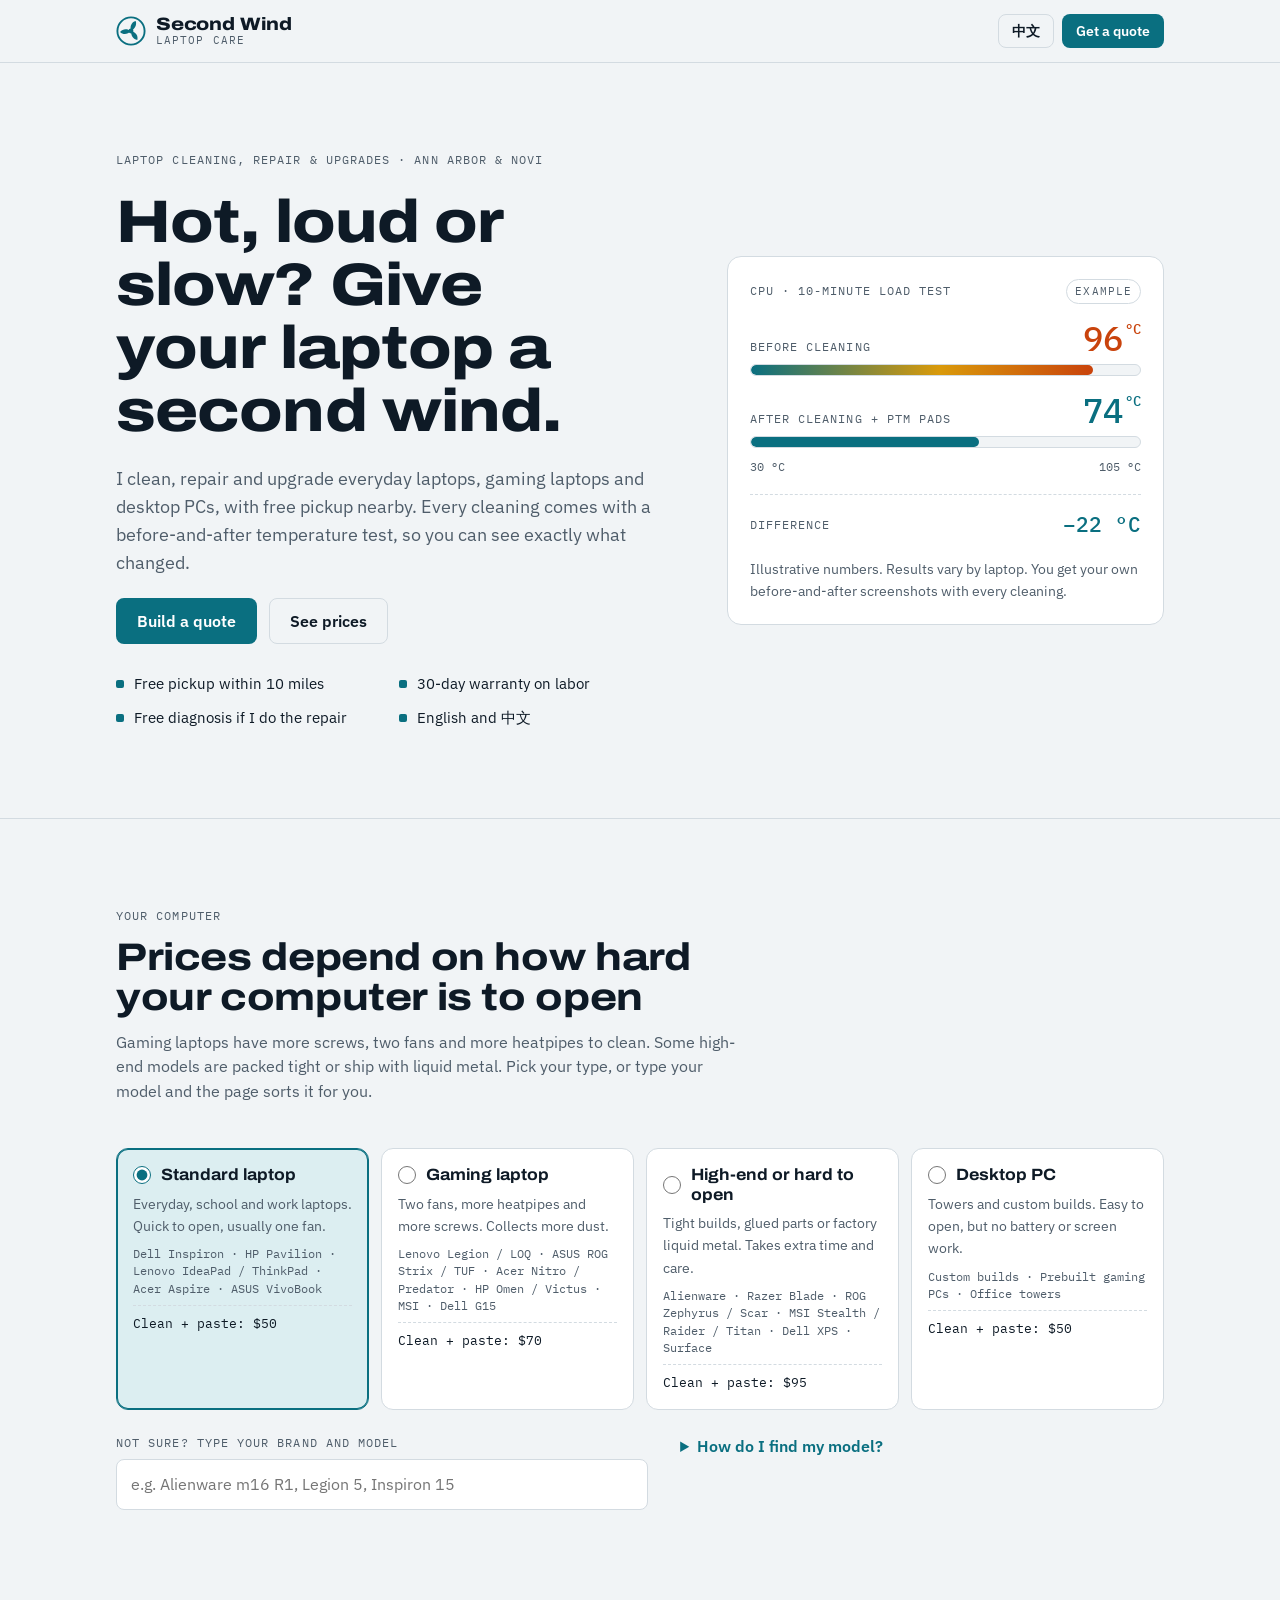
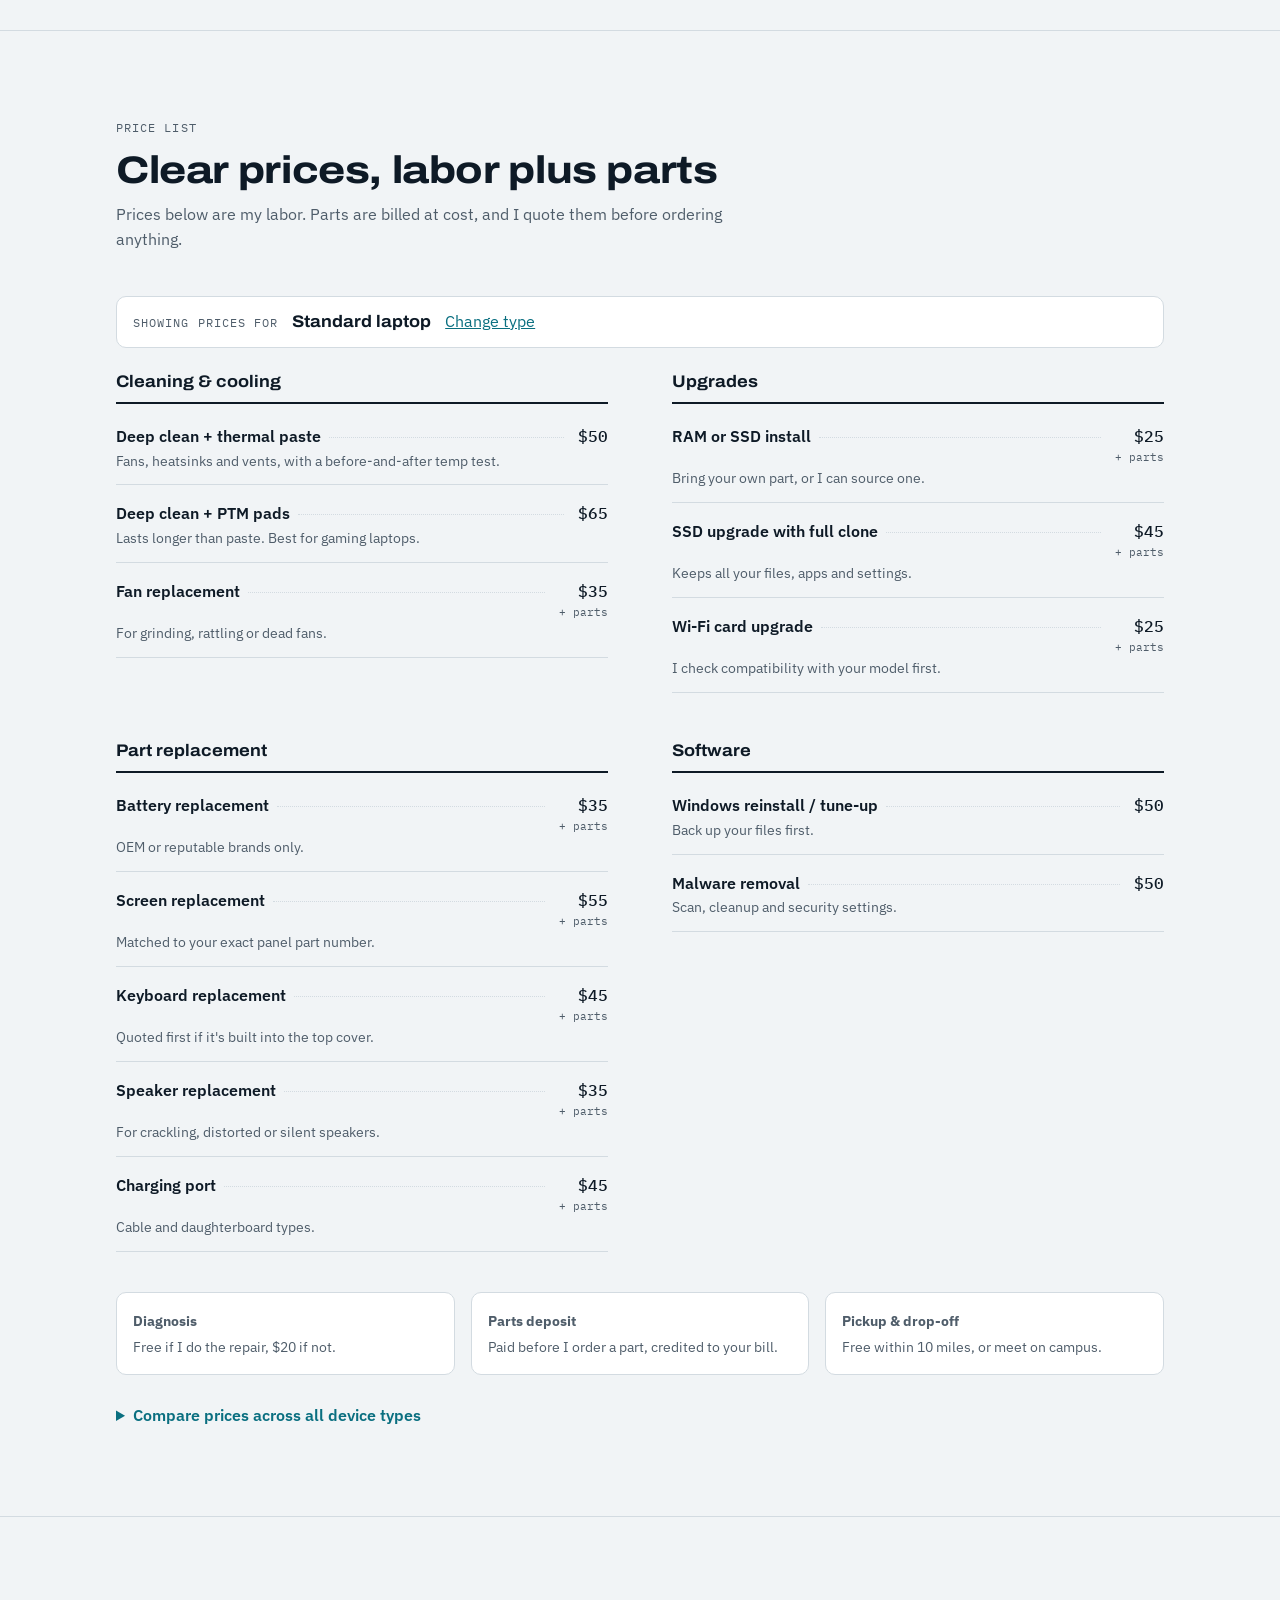
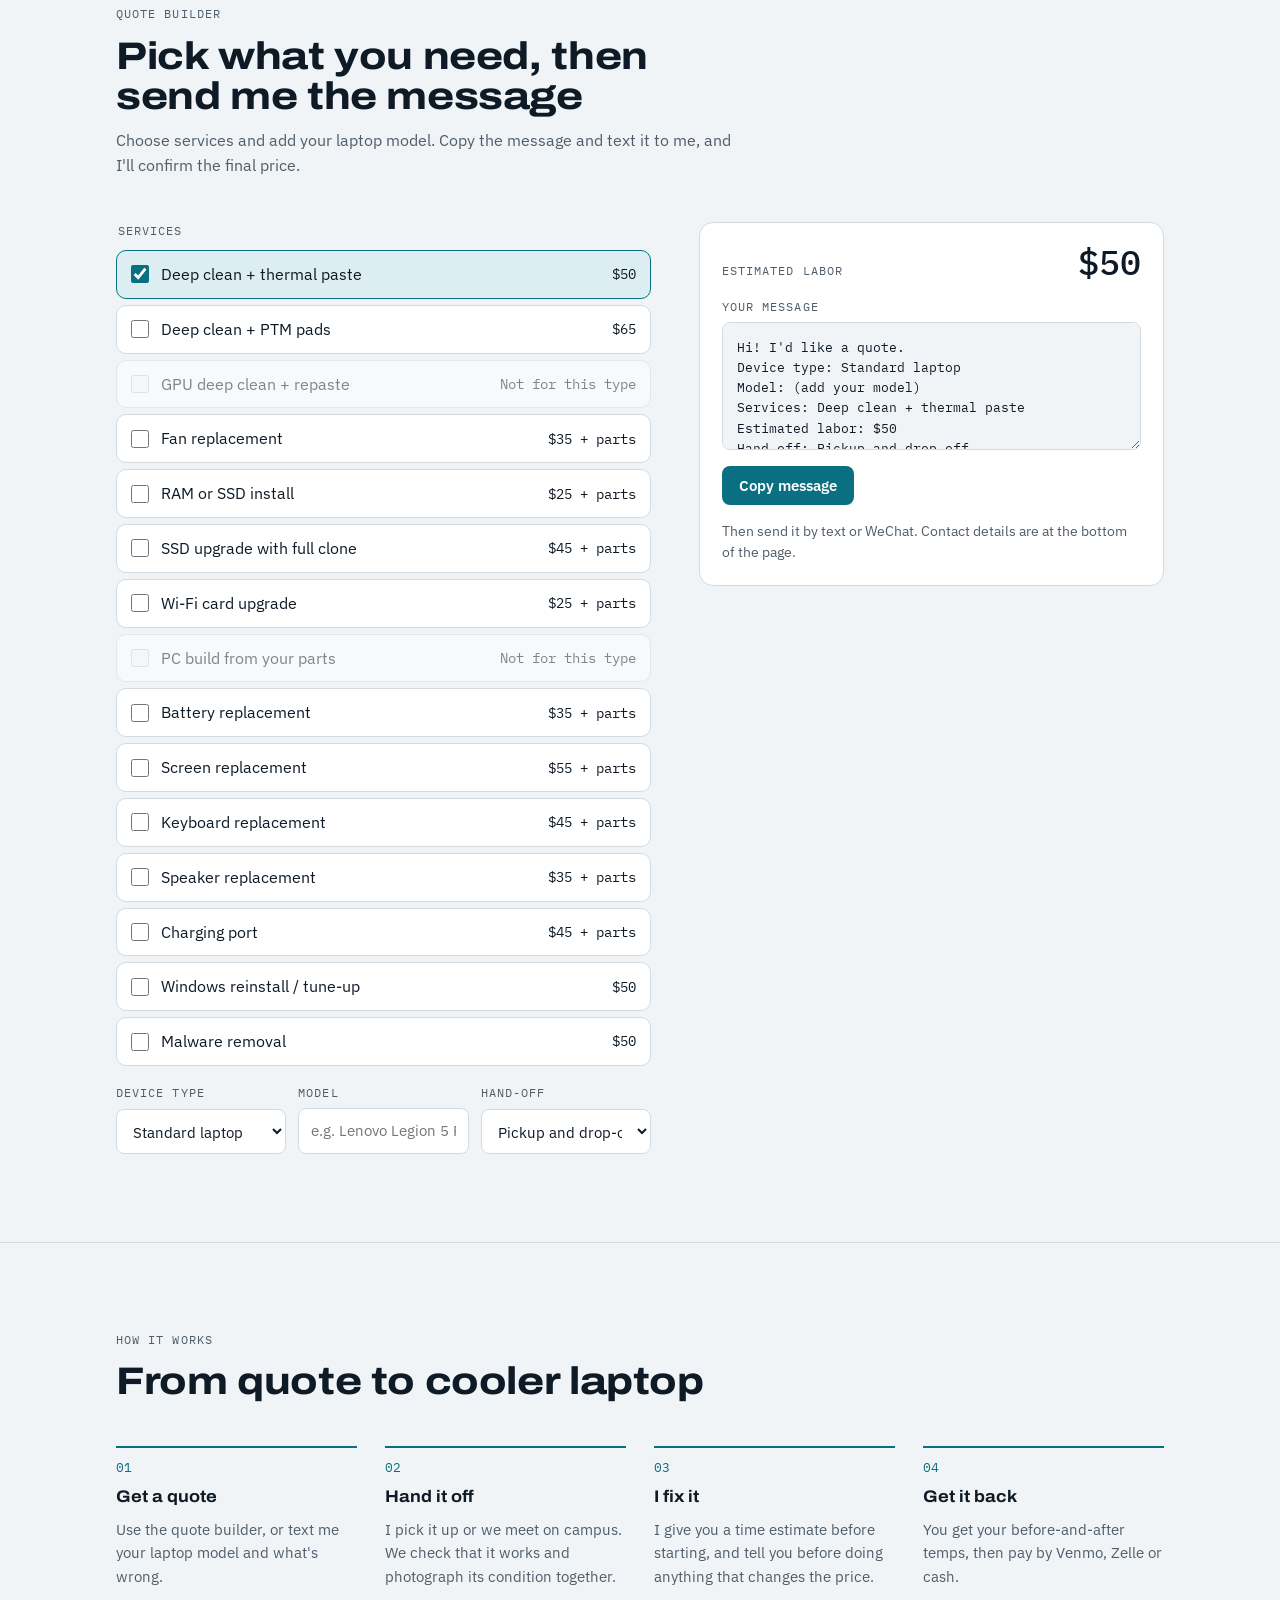
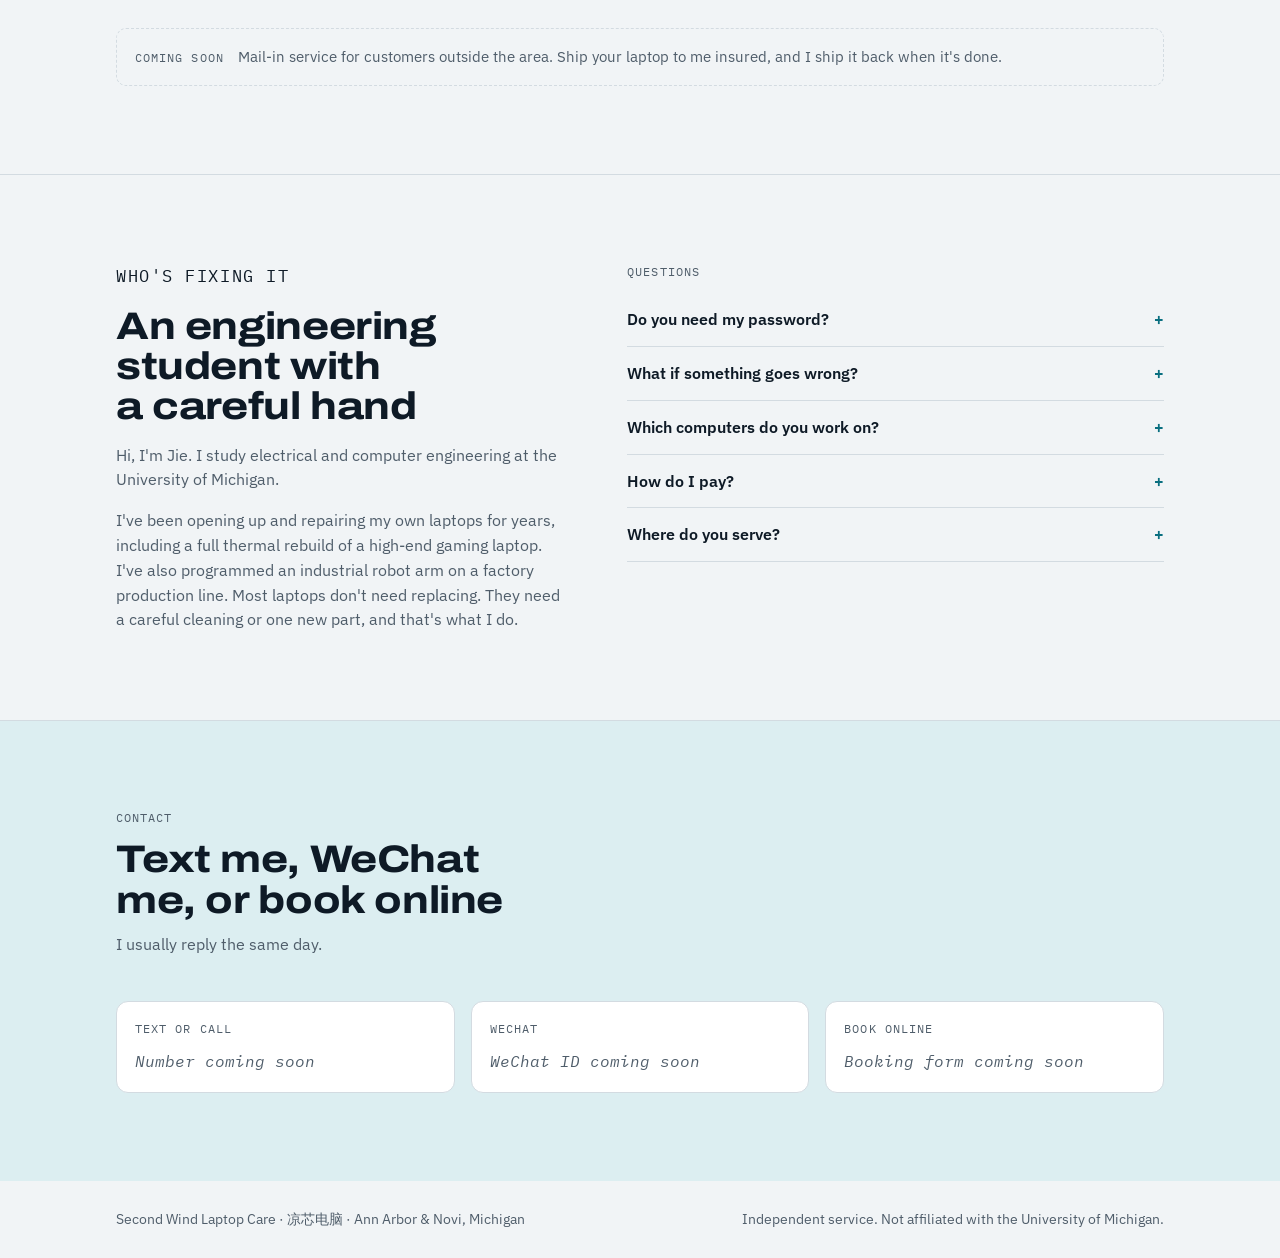
==== commit 895f98fe: "Add device-type pricing and model checker Prices now depend on device type: standard laptop, gaming " ====
--- a/index.html
+++ b/index.html
@@ -129,7 +129,7 @@
 .q-item:has(input:checked){border-color:var(--cool);background:var(--cool-soft)}
 .q-item input{width:18px;height:18px;accent-color:var(--cool);margin:0}
 .q-item .num{font-size:.9rem;white-space:nowrap}
-.q-fields{display:grid;grid-template-columns:repeat(2,minmax(0,1fr));gap:12px;margin-top:18px}
+.q-fields{display:grid;grid-template-columns:repeat(auto-fit,minmax(170px,1fr));gap:12px;margin-top:18px}
 .field{display:grid;gap:6px;min-width:0}
 .field input,.field select{font:inherit;font-size:.95rem;color:var(--ink);background:var(--surface);border:1px solid var(--line);border-radius:8px;padding:10px 12px;width:100%}
 .summary{background:var(--surface);border:1px solid var(--line);border-radius:14px;padding:22px;display:grid;gap:16px;min-width:0}
@@ -173,13 +173,55 @@
 .foot{padding-block:28px;font-size:.85rem;color:var(--muted)}
 .foot .wrap{display:flex;justify-content:space-between;gap:12px;flex-wrap:wrap}
 
+/* device types */
+.sr{position:absolute;width:1px;height:1px;overflow:hidden;clip:rect(0 0 0 0);white-space:nowrap}
+.tiers{display:grid;grid-template-columns:repeat(4,minmax(0,1fr));gap:12px;margin:0;padding:0;border:0;position:relative}
+.tier{display:grid;gap:8px;align-content:start;padding:16px;border:1px solid var(--line);border-radius:12px;background:var(--surface);cursor:pointer;min-width:0;transition:border-color .15s ease,background-color .15s ease}
+.tier:hover{border-color:var(--cool)}
+.tier:has(input:checked){border-color:var(--cool);background:var(--cool-soft);box-shadow:inset 0 0 0 1px var(--cool)}
+.tier-top{display:flex;align-items:center;gap:10px}
+.tier input{width:18px;height:18px;margin:0;accent-color:var(--cool);flex:none}
+.tier strong{font-family:var(--display);font-stretch:108%;font-size:1.02rem;line-height:1.2}
+.tier p{font-size:.9rem;color:var(--muted)}
+.tier .ex{font-family:var(--mono);font-size:.72rem;line-height:1.5}
+.tier .from{font-family:var(--mono);font-variant-numeric:tabular-nums;font-size:.82rem;color:var(--ink);border-top:1px dashed var(--line);padding-top:8px;margin-top:auto}
+.finder{margin-top:24px;display:grid;grid-template-columns:minmax(0,1.1fr) minmax(0,1fr);gap:16px 32px;align-items:start}
+.finder-main{display:grid;gap:10px;min-width:0}
+.finder .field input{font-size:1rem;padding:12px 14px}
+.dev-result{font-size:.95rem;min-height:1.5em}
+.dev-result.hit{color:var(--cool)}
+.dev-result.miss{color:var(--muted)}
+.dev-result.no{color:var(--heat)}
+.howto,.compare{min-width:0}
+.howto summary,.compare summary{cursor:pointer;font-weight:600;color:var(--cool)}
+.howto ol{margin:10px 0 0;padding-left:1.3em;display:grid;gap:8px;color:var(--muted);font-size:.92rem}
+.howto b{color:var(--ink);font-weight:600}
+.tier-now{display:flex;gap:10px 14px;align-items:baseline;flex-wrap:wrap;margin-bottom:24px;padding:12px 16px;border:1px solid var(--line);border-radius:10px;background:var(--surface)}
+.tier-now strong{font-family:var(--display);font-stretch:108%;font-size:1.05rem}
+.tier-note{margin-top:18px;font-size:.9rem;color:var(--muted)}
+.tier-note:empty{display:none}
+.compare{margin-top:28px}
+.table-wrap{overflow-x:auto;margin-top:14px;border:1px solid var(--line);border-radius:10px;background:var(--surface)}
+table.cmp{border-collapse:collapse;width:100%;min-width:600px;font-size:.9rem}
+.cmp th,.cmp td{padding:10px 12px;border-bottom:1px solid var(--line);text-align:right;white-space:nowrap}
+.cmp th:first-child,.cmp td:first-child{text-align:left;white-space:normal}
+.cmp thead th{font-family:var(--mono);font-size:.7rem;letter-spacing:.06em;text-transform:uppercase;color:var(--muted);font-weight:500;vertical-align:bottom}
+.cmp td{font-family:var(--mono);font-variant-numeric:tabular-nums}
+.cmp td:first-child{font-family:var(--body)}
+.cmp td:first-child small{color:var(--muted);margin-left:6px}
+.cmp .on{background:var(--cool-soft);color:var(--ink)}
+.cmp tbody tr:last-child td{border-bottom:0}
+.compare .hint{margin-top:10px;font-size:.86rem;color:var(--muted)}
+.q-item.off{opacity:.5;cursor:not-allowed}
+.q-item.off:hover{border-color:var(--line)}
+
 @media (max-width:860px){
-  .hero-grid,.quote-grid,.split{grid-template-columns:minmax(0,1fr)}
-  .steps{grid-template-columns:repeat(2,minmax(0,1fr))}
+  .hero-grid,.quote-grid,.split,.finder{grid-template-columns:minmax(0,1fr)}
+  .steps,.tiers{grid-template-columns:repeat(2,minmax(0,1fr))}
   .fine,.contact-grid{grid-template-columns:minmax(0,1fr)}
 }
 @media (max-width:620px){
-  .svc-groups,.trust,.q-fields,.steps{grid-template-columns:minmax(0,1fr)}
+  .svc-groups,.trust,.steps,.tiers{grid-template-columns:minmax(0,1fr)}
   .top-actions .btn{display:none}
 }
 @media (prefers-reduced-motion:reduce){*{transition:none!important}}
@@ -213,7 +255,7 @@
       <div class="hero-copy">
         <p class="label"><span class="en">Laptop cleaning, repair &amp; upgrades · Ann Arbor &amp; Novi</span><span class="zh">笔记本清灰 · 维修 · 升级 · 安娜堡 &amp; Novi</span></p>
         <h1><span class="en">Hot, loud or slow? Give your laptop a second wind.</span><span class="zh">发烫、风扇吵、卡顿？让你的电脑重新凉下来。</span></h1>
-        <p class="lede"><span class="en">I clean, repair and upgrade Windows and gaming laptops, with free pickup nearby. Every cleaning comes with a before-and-after temperature test, so you can see exactly what changed.</span><span class="zh">游戏本和 Windows 笔记本的清灰、维修和升级，附近免费上门取送。每次清灰都会做前后温度对比测试，效果一目了然。</span></p>
+        <p class="lede"><span class="en">I clean, repair and upgrade everyday laptops, gaming laptops and desktop PCs, with free pickup nearby. Every cleaning comes with a before-and-after temperature test, so you can see exactly what changed.</span><span class="zh">普通笔记本、游戏本和台式机的清灰、维修和升级，附近免费上门取送。每次清灰都会做前后温度对比测试，效果一目了然。</span></p>
         <div class="cta-row">
           <a class="btn big" href="#quote"><span class="en">Build a quote</span><span class="zh">在线估价</span></a>
           <a class="ghost big" href="#services"><span class="en">See prices</span><span class="zh">查看价格</span></a>
@@ -249,6 +291,37 @@
     </div>
   </section>
 
+  <section class="band" id="device">
+    <div class="wrap">
+      <div class="section-head">
+        <p class="label"><span class="en">Your computer</span><span class="zh">你的电脑</span></p>
+        <h2><span class="en">Prices depend on how hard your computer is to open</span><span class="zh">价格按拆装难度分档</span></h2>
+        <p><span class="en">Gaming laptops have more screws, two fans and more heatpipes to clean. Some high-end models are packed tight or ship with liquid metal. Pick your type, or type your model and the page sorts it for you.</span><span class="zh">游戏本螺丝更多、双风扇、热管更多；部分高端机型结构紧凑或出厂使用液金。选择你的电脑类型，或者输入型号自动识别。</span></p>
+      </div>
+      <fieldset class="tiers" id="tierList">
+        <legend class="sr">Device type</legend>
+      </fieldset>
+      <div class="finder">
+        <div class="finder-main">
+          <label class="field" for="devModel">
+            <span class="label"><span class="en">Not sure? Type your brand and model</span><span class="zh">不确定？输入品牌和型号</span></span>
+            <input id="devModel" type="text" autocomplete="off" placeholder="e.g. Alienware m16 R1, Legion 5, Inspiron 15">
+          </label>
+          <p class="dev-result" id="devResult" role="status"></p>
+        </div>
+        <details class="howto">
+          <summary><span class="en">How do I find my model?</span><span class="zh">怎么查看电脑型号？</span></summary>
+          <ol>
+            <li><span class="en">Press the Windows key, type <b>System Information</b> (or <b>msinfo32</b>) and open it.</span><span class="zh">按 Windows 键，搜索 <b>系统信息</b>（或 <b>msinfo32</b>）并打开。</span></li>
+            <li><span class="en"><b>System Model</b> is your computer's model. <b>BaseBoard Product</b> is the motherboard model.</span><span class="zh"><b>系统型号</b> 就是电脑型号，<b>主板产品</b> 是主板型号。</span></li>
+            <li><span class="en">Or check the sticker on the bottom of the laptop, or the box it came in.</span><span class="zh">也可以看笔记本底部的标签或包装盒。</span></li>
+            <li><span class="en">Desktops: check the label on the case. For a custom build, send me the motherboard model.</span><span class="zh">台式机看机箱上的标签；组装机请发主板型号。</span></li>
+          </ol>
+        </details>
+      </div>
+    </div>
+  </section>
+
   <section class="band" id="services">
     <div class="wrap">
       <div class="section-head">
@@ -256,12 +329,19 @@
         <h2><span class="en">Clear prices, labor plus parts</span><span class="zh">价格透明：人工费 + 配件费</span></h2>
         <p><span class="en">Prices below are my labor. Parts are billed at cost, and I quote them before ordering anything.</span><span class="zh">以下是人工费。配件按成本价收取，下单前会先报价确认。</span></p>
       </div>
+      <p class="tier-now"><span class="label"><span class="en">Showing prices for</span><span class="zh">当前价格档</span></span><strong id="tierNow"></strong><a href="#device"><span class="en">Change type</span><span class="zh">更改类型</span></a></p>
       <div class="svc-groups" id="svcGroups"></div>
+      <p class="tier-note" id="tierNote"></p>
       <div class="fine">
         <div><strong><span class="en">Diagnosis</span><span class="zh">检测</span></strong><span><span class="en">Free if I do the repair, $20 if not.</span><span class="zh">维修则免费，不修收 $20。</span></span></div>
         <div><strong><span class="en">Parts deposit</span><span class="zh">配件定金</span></strong><span><span class="en">Paid before I order a part, credited to your bill.</span><span class="zh">订配件前先付定金，最后从总价中扣除。</span></span></div>
         <div><strong><span class="en">Pickup &amp; drop-off</span><span class="zh">上门取送</span></strong><span><span class="en">Free within 10 miles, or meet on campus.</span><span class="zh">10 英里内免费，也可以在校园见面交接。</span></span></div>
       </div>
+      <details class="compare">
+        <summary><span class="en">Compare prices across all device types</span><span class="zh">对比所有类型的价格</span></summary>
+        <div class="table-wrap"><table class="cmp" id="cmpTable"></table></div>
+        <p class="hint"><span class="en">Labor prices in USD. “—” means not offered for that type.</span><span class="zh">以上为人工费（美元）。“—” 表示该类型不提供此服务。</span></p>
+      </details>
     </div>
   </section>
 
@@ -278,8 +358,12 @@
             <legend class="label"><span class="en">Services</span><span class="zh">服务项目</span></legend>
           </fieldset>
           <div class="q-fields">
+            <label class="field" for="qTier">
+              <span class="label"><span class="en">Device type</span><span class="zh">电脑类型</span></span>
+              <select id="qTier"></select>
+            </label>
             <label class="field" for="qModel">
-              <span class="label"><span class="en">Laptop model</span><span class="zh">电脑型号</span></span>
+              <span class="label"><span class="en">Model</span><span class="zh">型号</span></span>
               <input id="qModel" type="text" autocomplete="off" placeholder="e.g. Lenovo Legion 5 Pro">
             </label>
             <label class="field" for="qHandoff">
@@ -345,8 +429,8 @@
           <p><span class="en">We check and photograph your laptop together before I start. If I damage something, I repair it or pay for it.</span><span class="zh">开始前我们会一起检查并拍照记录。如果是我造成的损坏，我负责修好或赔偿。</span></p>
         </details>
         <details>
-          <summary><span><span class="en">Which laptops do you work on?</span><span class="zh">修哪些电脑？</span></span></summary>
-          <p><span class="en">Windows laptops, including gaming laptops from Dell and Alienware, Lenovo, ASUS, MSI, HP and Acer. I don't take MacBooks yet.</span><span class="zh">Windows 笔记本，包括戴尔/外星人、联想、华硕、微星、惠普、宏碁等品牌的游戏本。暂时不修 MacBook。</span></p>
+          <summary><span><span class="en">Which computers do you work on?</span><span class="zh">修哪些电脑？</span></span></summary>
+          <p><span class="en">Windows laptops and desktop PCs, from everyday laptops to gaming laptops like Alienware, Lenovo Legion, ASUS ROG, MSI and HP Omen. Harder-to-open models cost more, as shown in the price list. I don't take MacBooks yet.</span><span class="zh">Windows 笔记本和台式机，从普通笔记本到外星人、拯救者、ROG、微星、暗影精灵等游戏本都可以。越难拆的机型价格越高，详见价格表。暂时不修 MacBook。</span></p>
         </details>
         <details>
           <summary><span><span class="en">How do I pay?</span><span class="zh">怎么付款？</span></span></summary>
@@ -380,11 +464,39 @@
 </footer>
 
 <script>
-/* ---------- Edit these to update the site ---------- */
+/* ================= Edit these to update the site ================= */
+
 const CONTACT = {
   phone: "",       // Google Voice number, e.g. "(734) 555-0123"
   wechat: "",      // WeChat ID
   bookingUrl: ""   // Google Form link
+};
+
+/* Device types. The price list switches between these. */
+const TIERS = [
+  { id: "std", en: "Standard laptop", zh: "普通笔记本",
+    dEn: "Everyday, school and work laptops. Quick to open, usually one fan.",
+    dZh: "日常、学习和办公笔记本，拆装简单，一般单风扇。",
+    ex: "Dell Inspiron · HP Pavilion · Lenovo IdeaPad / ThinkPad · Acer Aspire · ASUS VivoBook" },
+  { id: "gam", en: "Gaming laptop", zh: "游戏本",
+    dEn: "Two fans, more heatpipes and more screws. Collects more dust.",
+    dZh: "双风扇、热管和螺丝更多，积灰也更多。",
+    ex: "Lenovo Legion / LOQ · ASUS ROG Strix / TUF · Acer Nitro / Predator · HP Omen / Victus · MSI · Dell G15" },
+  { id: "pre", en: "High-end or hard to open", zh: "高端 / 难拆机型",
+    dEn: "Tight builds, glued parts or factory liquid metal. Takes extra time and care.",
+    dZh: "结构紧凑、部分部件粘胶或出厂液金，需要更多时间和细心。",
+    ex: "Alienware · Razer Blade · ROG Zephyrus / Scar · MSI Stealth / Raider / Titan · Dell XPS · Surface" },
+  { id: "pc", en: "Desktop PC", zh: "台式机",
+    dEn: "Towers and custom builds. Easy to open, but no battery or screen work.",
+    dZh: "台式主机和组装机，拆装方便，不涉及电池和屏幕。",
+    ex: "Custom builds · Prebuilt gaming PCs · Office towers" }
+];
+
+const TIER_NOTES = {
+  pre: { en: "Some high-end models ship with liquid metal instead of thermal paste. I open and check those first, and confirm the price before starting.",
+         zh: "部分高端机型出厂使用液金而不是硅脂。这类机器我会先拆开检查，开工前再确认价格。" },
+  pc:  { en: "Desktop prices cover standard tower cases. Small-form-factor and custom water-cooled builds are quoted first.",
+         zh: "台式机价格适用于标准机箱。ITX 小机箱和分体水冷需要先报价。" }
 };
 
 const GROUPS = [
@@ -394,111 +506,243 @@
   { id: "soft",  en: "Software",           zh: "系统软件" }
 ];
 
+/* Labor price in USD for each device type: std / gam / pre / pc.
+   null = not offered for that type. parts: true adds "+ parts". */
 const SERVICES = [
-  { id: "clean",    g: "cool",  labor: 60, parts: false, en: "Deep clean + thermal paste", zh: "深度清灰 + 换硅脂",
+  { id: "clean", g: "cool", parts: false, p: { std: 50, gam: 70, pre: 95, pc: 50 },
+    en: "Deep clean + thermal paste", zh: "深度清灰 + 换硅脂",
     nEn: "Fans, heatsinks and vents, with a before-and-after temp test.", nZh: "清理风扇、散热片和出风口，附前后温度测试。" },
-  { id: "ptm",      g: "cool",  labor: 80, parts: false, en: "Deep clean + PTM pads", zh: "深度清灰 + 换相变片",
+  { id: "ptm", g: "cool", parts: false, p: { std: 65, gam: 85, pre: 110, pc: null },
+    en: "Deep clean + PTM pads", zh: "深度清灰 + 换相变片",
     nEn: "Lasts longer than paste. Best for gaming laptops.", nZh: "比硅脂更耐用，适合游戏本。" },
-  { id: "fan",      g: "cool",  labor: 40, parts: true,  en: "Fan replacement", zh: "更换风扇",
+  { id: "gpu", g: "cool", parts: false, p: { std: null, gam: null, pre: null, pc: 60 },
+    en: "GPU deep clean + repaste", zh: "显卡清灰 + 换硅脂",
+    nEn: "Graphics card fans and heatsink. New thermal pads billed at cost if needed.", nZh: "清理显卡风扇和散热器，如需更换导热垫按成本另计。" },
+  { id: "fan", g: "cool", parts: true, p: { std: 35, gam: 45, pre: 60, pc: 25 },
+    en: "Fan replacement", zh: "更换风扇",
     nEn: "For grinding, rattling or dead fans.", nZh: "风扇异响、摩擦或不转。" },
-  { id: "ram",      g: "up",    labor: 30, parts: true,  en: "RAM or SSD install", zh: "加内存 / 装固态",
+  { id: "ram", g: "up", parts: true, p: { std: 25, gam: 30, pre: 40, pc: 20 },
+    en: "RAM or SSD install", zh: "加内存 / 装固态",
     nEn: "Bring your own part, or I can source one.", nZh: "可以自带配件，也可以帮你买。" },
-  { id: "clone",    g: "up",    labor: 50, parts: true,  en: "SSD upgrade with full clone", zh: "换固态 + 完整迁移",
+  { id: "clone", g: "up", parts: true, p: { std: 45, gam: 50, pre: 60, pc: 40 },
+    en: "SSD upgrade with full clone", zh: "换固态 + 完整迁移",
     nEn: "Keeps all your files, apps and settings.", nZh: "系统、软件和资料原样保留。" },
-  { id: "wifi",     g: "up",    labor: 30, parts: true,  en: "Wi-Fi card upgrade", zh: "升级无线网卡",
+  { id: "wifi", g: "up", parts: true, p: { std: 25, gam: 30, pre: 45, pc: 20 },
+    en: "Wi-Fi card upgrade", zh: "升级无线网卡",
     nEn: "I check compatibility with your model first.", nZh: "先确认和你的机型兼容。" },
-  { id: "battery",  g: "parts", labor: 40, parts: true,  en: "Battery replacement", zh: "更换电池",
+  { id: "build", g: "up", parts: false, p: { std: null, gam: null, pre: null, pc: 120 },
+    en: "PC build from your parts", zh: "代装机（自备配件）",
+    nEn: "Assembly, cable management, BIOS setup and a stress test.", nZh: "组装、理线、BIOS 设置和稳定性测试。" },
+  { id: "battery", g: "parts", parts: true, p: { std: 35, gam: 45, pre: 60, pc: null },
+    en: "Battery replacement", zh: "更换电池",
     nEn: "OEM or reputable brands only.", nZh: "只用原厂或可靠品牌。" },
-  { id: "screen",   g: "parts", labor: 60, parts: true,  en: "Screen replacement", zh: "更换屏幕",
+  { id: "screen", g: "parts", parts: true, p: { std: 55, gam: 65, pre: 85, pc: null },
+    en: "Screen replacement", zh: "更换屏幕",
     nEn: "Matched to your exact panel part number.", nZh: "按原屏型号精确匹配。" },
-  { id: "keyboard", g: "parts", labor: 50, parts: true,  en: "Keyboard replacement", zh: "更换键盘",
+  { id: "keyboard", g: "parts", parts: true, p: { std: 45, gam: 60, pre: 80, pc: null },
+    en: "Keyboard replacement", zh: "更换键盘",
     nEn: "Quoted first if it's built into the top cover.", nZh: "如果键盘和 C 壳一体，先单独报价。" },
-  { id: "speaker",  g: "parts", labor: 40, parts: true,  en: "Speaker replacement", zh: "更换喇叭",
+  { id: "speaker", g: "parts", parts: true, p: { std: 35, gam: 45, pre: 60, pc: null },
+    en: "Speaker replacement", zh: "更换喇叭",
     nEn: "For crackling, distorted or silent speakers.", nZh: "喇叭破音、杂音或没声音。" },
-  { id: "port",     g: "parts", labor: 50, parts: true,  en: "Charging port", zh: "更换充电口",
+  { id: "port", g: "parts", parts: true, p: { std: 45, gam: 55, pre: 70, pc: null },
+    en: "Charging port", zh: "更换充电口",
     nEn: "Cable and daughterboard types.", nZh: "排线式或小板式充电口。" },
-  { id: "windows",  g: "soft",  labor: 50, parts: false, en: "Windows reinstall / tune-up", zh: "重装系统 / 优化",
+  { id: "windows", g: "soft", parts: false, p: { std: 50, gam: 50, pre: 50, pc: 50 },
+    en: "Windows reinstall / tune-up", zh: "重装系统 / 优化",
     nEn: "Back up your files first.", nZh: "请先备份资料。" },
-  { id: "malware",  g: "soft",  labor: 50, parts: false, en: "Malware removal", zh: "清除病毒",
+  { id: "malware", g: "soft", parts: false, p: { std: 50, gam: 50, pre: 50, pc: 50 },
+    en: "Malware removal", zh: "清除病毒",
     nEn: "Scan, cleanup and security settings.", nZh: "扫描、清理并设置安全防护。" }
+];
+
+/* Model checker: keywords per device type. The first match wins, so order matters
+   (Apple, then desktops, then hard-to-open models, then gaming, then standard). */
+const MATCH = [
+  { tier: "mac", words: ["macbook", "imac", "mac mini", "mac studio", "apple", "苹果"] },
+  { tier: "pc",  words: ["desktop", "tower", "custom pc", "pc build", "prebuilt", "pre-built", "optiplex", "aurora",
+                         "ibuypower", "cyberpowerpc", "cyberpower", "nzxt", "skytech", "omen 45l", "omen 40l", "omen 35l",
+                         "omen 25l", "legion tower", "台式", "主机", "组装机"] },
+  { tier: "pre", words: ["alienware", "razer", "blade", "zephyrus", "scar", "rog flow", "flow x13", "flow z13", "titan",
+                         "raider", "stealth", "legion 9", "legion 9i", "xps", "surface", "spectre", "外星人", "雷蛇", "枪神"] },
+  { tier: "std", words: ["msi modern", "msi prestige", "msi venture"] },
+  { tier: "gam", words: ["legion", "loq", "rog", "strix", "tuf", "nitro", "predator", "helios", "omen", "victus", "msi",
+                         "katana", "sword", "cyborg", "pulse", "crosshair", "vector", "gf63", "aorus", "g15", "g16", "gaming",
+                         "拯救者", "天选", "暗影精灵", "光影精灵", "机械革命", "雷神", "掠夺者", "游戏本"] },
+  { tier: "std", words: ["inspiron", "latitude", "vostro", "ideapad", "thinkpad", "thinkbook", "yoga", "pavilion", "envy",
+                         "elitebook", "probook", "aspire", "swift", "vivobook", "zenbook", "expertbook", "chromebook",
+                         "galaxy book", "gram", "matebook", "redmibook", "dell", "hp", "lenovo", "acer", "asus", "samsung",
+                         "toshiba", "dynabook", "huawei", "xiaomi", "小新", "华为", "小米", "联想", "戴尔", "惠普", "华硕", "宏碁"] }
 ];
 
 const HANDOFF = [
   { v: "pickup", en: "Pickup and drop-off", zh: "上门取送" },
   { v: "campus", en: "Meet on campus", zh: "校园见面" }
 ];
-/* --------------------------------------------------- */
+
+/* ================================================================= */
 
 const root = document.documentElement;
-let lang = "en";
-const t = (o, en = "en", zh = "zh") => (lang === "zh" ? o[zh] : o[en]);
+const $ = id => document.getElementById(id);
+const state = { lang: "en", tier: "std", model: "", picked: new Set(["clean"]) };
+const tr = o => (state.lang === "zh" ? o.zh : o.en);
 const both = (en, zh) => `<span class="en">${en}</span><span class="zh">${zh}</span>`;
 const esc = s => String(s).replace(/[&<>"]/g, c => ({ "&": "&amp;", "<": "&lt;", ">": "&gt;", '"': "&quot;" }[c]));
+const tierById = id => TIERS.find(t => t.id === id);
+const priceOf = (s, tier = state.tier) => s.p[tier];
+
+/* ---------- model checker ---------- */
+const reEsc = s => s.replace(/[.*+?^${}()|[\]\\]/g, "\\$&");
+function detect(text) {
+  const t = text.toLowerCase().trim();
+  if (!t) return null;
+  for (const rule of MATCH) {
+    for (const w of rule.words) {
+      const ascii = /^[\x00-\x7f]+$/.test(w);
+      const hit = ascii
+        ? new RegExp("(^|[^a-z0-9])" + reEsc(w) + "($|[^a-z0-9])").test(t)
+        : t.includes(w);
+      if (hit) return { tier: rule.tier, word: w };
+    }
+  }
+  return { tier: null };
+}
+
+function onModel(value, source) {
+  state.model = value;
+  if (source !== "dev") $("devModel").value = value;
+  if (source !== "quote") $("qModel").value = value;
+  const out = $("devResult");
+  const r = detect(value);
+  if (!r) {
+    out.className = "dev-result";
+    out.innerHTML = "";
+  } else if (r.tier === "mac") {
+    out.className = "dev-result no";
+    out.innerHTML = both("MacBooks and other Apple computers aren't serviced yet.", "暂时不维修 MacBook 等苹果电脑。");
+  } else if (r.tier) {
+    const t = tierById(r.tier);
+    setTier(r.tier);
+    out.className = "dev-result hit";
+    out.innerHTML = both(
+      `Looks like a <strong>${t.en.toLowerCase()}</strong> (matched “${esc(r.word)}”). Prices below are updated.`,
+      `识别为：<strong>${t.zh}</strong>（匹配“${esc(r.word)}”），下方价格已更新。`);
+  } else {
+    out.className = "dev-result miss";
+    out.innerHTML = both(
+      "Couldn't tell from that. Pick the closest type above, or text me the model and I'll check.",
+      "没能识别这个型号。请选择最接近的类型，或者把型号发给我确认。");
+  }
+  updateQuote();
+}
+
+/* ---------- rendering ---------- */
+function renderTiers() {
+  const clean = SERVICES.find(s => s.id === "clean");
+  $("tierList").insertAdjacentHTML("beforeend", TIERS.map(t => `
+    <label class="tier" for="tier-${t.id}">
+      <span class="tier-top"><input type="radio" name="tier" id="tier-${t.id}" value="${t.id}"><strong>${both(t.en, t.zh)}</strong></span>
+      <p>${both(t.dEn, t.dZh)}</p>
+      <p class="ex">${t.ex}</p>
+      <p class="from">${both("Clean + paste: $" + clean.p[t.id], "清灰换硅脂：$" + clean.p[t.id])}</p>
+    </label>`).join(""));
+  $("tierList").addEventListener("change", e => { if (e.target.name === "tier") setTier(e.target.value); });
+}
 
 function priceHTML(s) {
-  return `$${s.labor}` + (s.parts ? `<small>${both("+ parts", "+ 配件")}</small>` : "");
+  return `$${priceOf(s)}` + (s.parts ? `<small>${both("+ parts", "+ 配件")}</small>` : "");
 }
 
 function renderServices() {
-  document.getElementById("svcGroups").innerHTML = GROUPS.map(g => `
+  $("svcGroups").innerHTML = GROUPS.map(g => {
+    const list = SERVICES.filter(s => s.g === g.id && priceOf(s) != null);
+    if (!list.length) return "";
+    return `
     <div class="svc-group">
       <h3>${both(g.en, g.zh)}</h3>
-      ${SERVICES.filter(s => s.g === g.id).map(s => `
+      ${list.map(s => `
         <div class="svc">
           <span class="svc-name">${both(s.en, s.zh)}</span>
           <span class="svc-price">${priceHTML(s)}</span>
           <span class="svc-note">${both(s.nEn, s.nZh)}</span>
         </div>`).join("")}
-    </div>`).join("");
+    </div>`;
+  }).join("");
+  const t = tierById(state.tier);
+  $("tierNow").innerHTML = both(t.en, t.zh);
+  const note = TIER_NOTES[state.tier];
+  $("tierNote").innerHTML = note ? both(note.en, note.zh) : "";
+}
+
+function renderCompare() {
+  const head = `<thead><tr><th>${both("Service", "服务")}</th>${TIERS.map(t =>
+    `<th class="${t.id === state.tier ? "on" : ""}">${both(t.en, t.zh)}</th>`).join("")}</tr></thead>`;
+  const body = `<tbody>${SERVICES.map(s => `<tr><td>${both(s.en, s.zh)}${s.parts ? `<small>${both("+ parts", "+ 配件")}</small>` : ""}</td>${
+    TIERS.map(t => `<td class="${t.id === state.tier ? "on" : ""}">${s.p[t.id] == null ? "—" : "$" + s.p[t.id]}</td>`).join("")}</tr>`).join("")}</tbody>`;
+  $("cmpTable").innerHTML = head + body;
 }
 
 function renderQuoteList() {
-  const list = document.getElementById("qList");
-  list.insertAdjacentHTML("beforeend", SERVICES.map(s => `
-    <label class="q-item" for="q-${s.id}">
-      <input type="checkbox" id="q-${s.id}" value="${s.id}"${s.id === "clean" ? " checked" : ""}>
+  const list = $("qList");
+  list.querySelectorAll(".q-item").forEach(n => n.remove());
+  list.insertAdjacentHTML("beforeend", SERVICES.map(s => {
+    const p = priceOf(s);
+    const off = p == null;
+    return `
+    <label class="q-item${off ? " off" : ""}" for="q-${s.id}">
+      <input type="checkbox" id="q-${s.id}" value="${s.id}"${off ? " disabled" : ""}${!off && state.picked.has(s.id) ? " checked" : ""}>
       <span>${both(s.en, s.zh)}</span>
-      <span class="num">$${s.labor}${s.parts ? both(" + parts", " + 配件") : ""}</span>
-    </label>`).join(""));
-  list.addEventListener("change", updateQuote);
-  document.getElementById("qModel").addEventListener("input", updateQuote);
-  document.getElementById("qHandoff").addEventListener("change", updateQuote);
-}
-
-function renderHandoff() {
-  const sel = document.getElementById("qHandoff");
-  const cur = sel.value || "pickup";
-  sel.innerHTML = HANDOFF.map(h => `<option value="${h.v}">${esc(t(h))}</option>`).join("");
-  sel.value = cur;
+      <span class="num">${off ? both("Not for this type", "此类型不提供") : "$" + p + (s.parts ? both(" + parts", " + 配件") : "")}</span>
+    </label>`;
+  }).join(""));
+}
+
+function renderSelects() {
+  $("qTier").innerHTML = TIERS.map(t => `<option value="${t.id}">${esc(tr(t))}</option>`).join("");
+  $("qTier").value = state.tier;
+  const h = $("qHandoff");
+  const cur = h.value || "pickup";
+  h.innerHTML = HANDOFF.map(x => `<option value="${x.v}">${esc(tr(x))}</option>`).join("");
+  h.value = cur;
+}
+
+function setTier(id) {
+  if (!tierById(id)) return;
+  state.tier = id;
+  const radio = $("tier-" + id);
+  if (radio) radio.checked = true;
+  $("qTier").value = id;
+  renderServices();
+  renderCompare();
+  renderQuoteList();
+  updateQuote();
 }
 
 function updateQuote() {
-  const picked = SERVICES.filter(s => document.getElementById("q-" + s.id).checked);
-  const total = picked.reduce((a, s) => a + s.labor, 0);
+  const picked = SERVICES.filter(s => state.picked.has(s.id) && priceOf(s) != null);
+  const total = picked.reduce((a, s) => a + priceOf(s), 0);
   const needsParts = picked.some(s => s.parts);
-  const model = document.getElementById("qModel").value.trim();
-  const handoff = HANDOFF.find(h => h.v === document.getElementById("qHandoff").value) || HANDOFF[0];
-
-  document.getElementById("qTotal").textContent = "$" + total;
-  document.getElementById("qParts").textContent = needsParts ? (lang === "zh" ? "+ 配件费" : "+ parts") : "";
-
-  const names = picked.map(s => t(s)).join(lang === "zh" ? "、" : ", ");
-  let msg;
-  if (lang === "zh") {
-    msg = `你好，我想咨询维修报价。\n电脑型号：${model || "（请填写型号）"}\n服务：${names || "（还没选）"}\n预估人工费：$${total}${needsParts ? " + 配件费" : ""}\n交接方式：${handoff.zh}\n问题描述：`;
-  } else {
-    msg = `Hi! I'd like a quote.\nLaptop: ${model || "(add your model)"}\nServices: ${names || "(none picked yet)"}\nEstimated labor: $${total}${needsParts ? " + parts" : ""}\nHand-off: ${handoff.en}\nWhat's wrong: `;
-  }
-  document.getElementById("qMsg").value = msg;
-  document.getElementById("copyStatus").textContent = "";
-}
-
+  const t = tierById(state.tier);
+  const model = state.model.trim();
+  const handoff = HANDOFF.find(h => h.v === $("qHandoff").value) || HANDOFF[0];
+
+  $("qTotal").textContent = "$" + total;
+  $("qParts").textContent = needsParts ? (state.lang === "zh" ? "+ 配件费" : "+ parts") : "";
+
+  const names = picked.map(s => tr(s)).join(state.lang === "zh" ? "、" : ", ");
+  $("qMsg").value = state.lang === "zh"
+    ? `你好，我想咨询维修报价。\n电脑类型：${t.zh}\n型号：${model || "（请填写型号）"}\n服务：${names || "（还没选）"}\n预估人工费：$${total}${needsParts ? " + 配件费" : ""}\n交接方式：${handoff.zh}\n问题描述：`
+    : `Hi! I'd like a quote.\nDevice type: ${t.en}\nModel: ${model || "(add your model)"}\nServices: ${names || "(none picked yet)"}\nEstimated labor: $${total}${needsParts ? " + parts" : ""}\nHand-off: ${handoff.en}\nWhat's wrong: `;
+  $("copyStatus").textContent = "";
+}
+
+/* ---------- copy ---------- */
 function copyText(text, statusEl, fallbackEl) {
   const done = ok => {
     if (!statusEl) return;
     statusEl.textContent = ok
-      ? (lang === "zh" ? "已复制" : "Copied")
-      : (lang === "zh" ? "已选中，请按复制" : "Selected. Press Copy on your keyboard.");
+      ? (state.lang === "zh" ? "已复制" : "Copied")
+      : (state.lang === "zh" ? "已选中，请按复制" : "Selected. Press Copy on your keyboard.");
   };
   const fallback = () => {
     if (fallbackEl) {
@@ -512,6 +756,7 @@
   } catch (e) { fallback(); }
 }
 
+/* ---------- contact ---------- */
 function renderContact() {
   const items = [
     { key: "phone",  en: "Text or call", zh: "短信 / 电话", val: CONTACT.phone,
@@ -521,7 +766,7 @@
     { key: "book",   en: "Book online", zh: "在线预约", val: CONTACT.bookingUrl,
       pEn: "Booking form coming soon", pZh: "预约表即将上线", link: true }
   ];
-  const grid = document.getElementById("contactGrid");
+  const grid = $("contactGrid");
   grid.innerHTML = items.map(i => {
     if (!i.val) {
       return `<div class="c-card"><span class="label">${both(i.en, i.zh)}</span><span class="c-value pending">${both(i.pEn, i.pZh)}</span></div>`;
@@ -536,31 +781,43 @@
     const b = e.target.closest("[data-copy]");
     if (!b) return;
     const k = b.dataset.copy;
-    copyText(CONTACT[k], document.getElementById("cs-" + k), document.getElementById("cv-" + k));
+    copyText(CONTACT[k], $("cs-" + k), $("cv-" + k));
   });
 }
 
+/* ---------- language ---------- */
 function setLang(next) {
-  lang = next;
+  state.lang = next;
   root.dataset.lang = next;
   root.lang = next === "zh" ? "zh-CN" : "en";
-  document.getElementById("langBtn").textContent = next === "zh" ? "English" : "中文";
-  renderHandoff();
+  $("langBtn").textContent = next === "zh" ? "English" : "中文";
+  renderSelects();
   updateQuote();
   try { localStorage.setItem("sw-lang", next); } catch (e) {}
 }
 
-renderServices();
-renderQuoteList();
+/* ---------- start ---------- */
+renderTiers();
+renderSelects();
 renderContact();
+setTier("std");
+
+$("qList").addEventListener("change", e => {
+  const box = e.target;
+  if (box.type !== "checkbox") return;
+  box.checked ? state.picked.add(box.value) : state.picked.delete(box.value);
+  updateQuote();
+});
+$("qTier").addEventListener("change", e => setTier(e.target.value));
+$("qHandoff").addEventListener("change", updateQuote);
+$("devModel").addEventListener("input", e => onModel(e.target.value, "dev"));
+$("qModel").addEventListener("input", e => onModel(e.target.value, "quote"));
+$("langBtn").addEventListener("click", () => setLang(state.lang === "zh" ? "en" : "zh"));
+$("copyMsg").addEventListener("click", () => copyText($("qMsg").value, $("copyStatus"), $("qMsg")));
+
 let saved = "en";
 try { saved = localStorage.getItem("sw-lang") || "en"; } catch (e) {}
 setLang(saved === "zh" ? "zh" : "en");
-
-document.getElementById("langBtn").addEventListener("click", () => setLang(lang === "zh" ? "en" : "zh"));
-document.getElementById("copyMsg").addEventListener("click", () => {
-  copyText(document.getElementById("qMsg").value, document.getElementById("copyStatus"), document.getElementById("qMsg"));
-});
 </script>
 </body>
 </html>
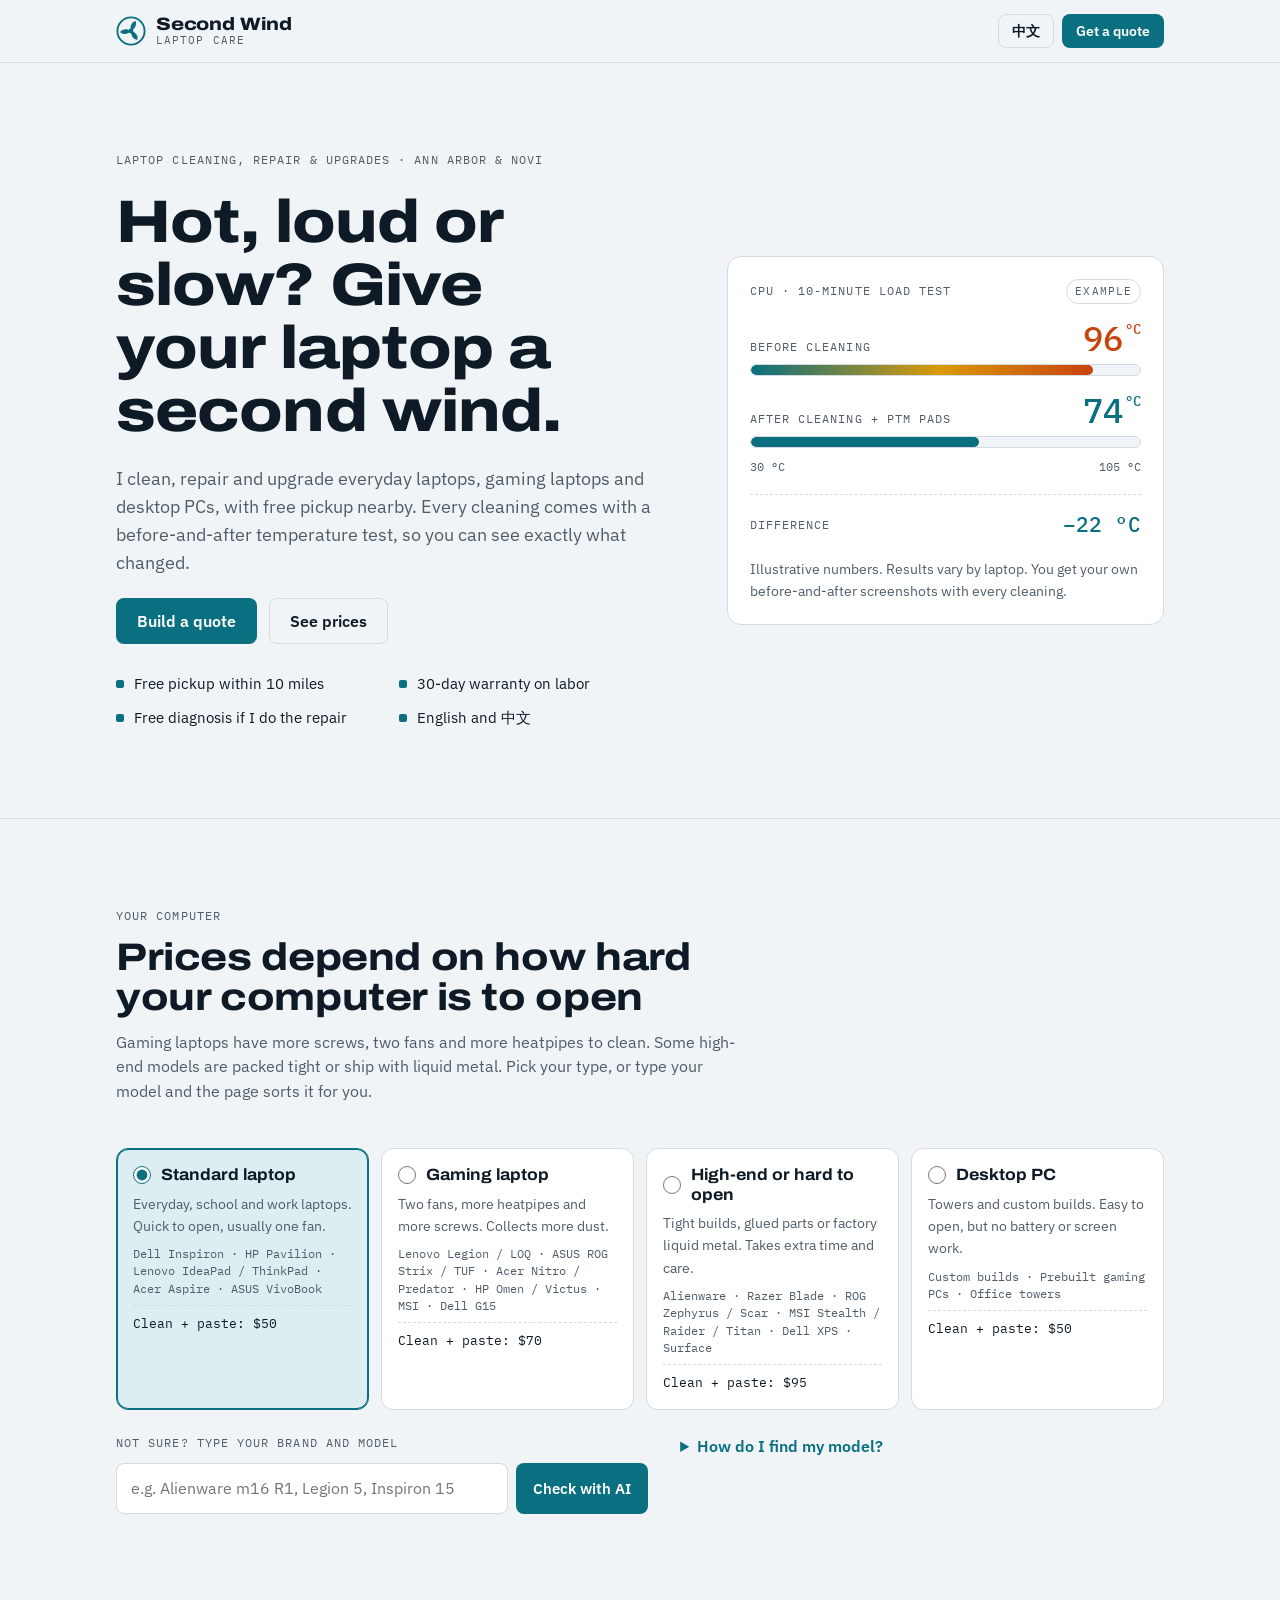
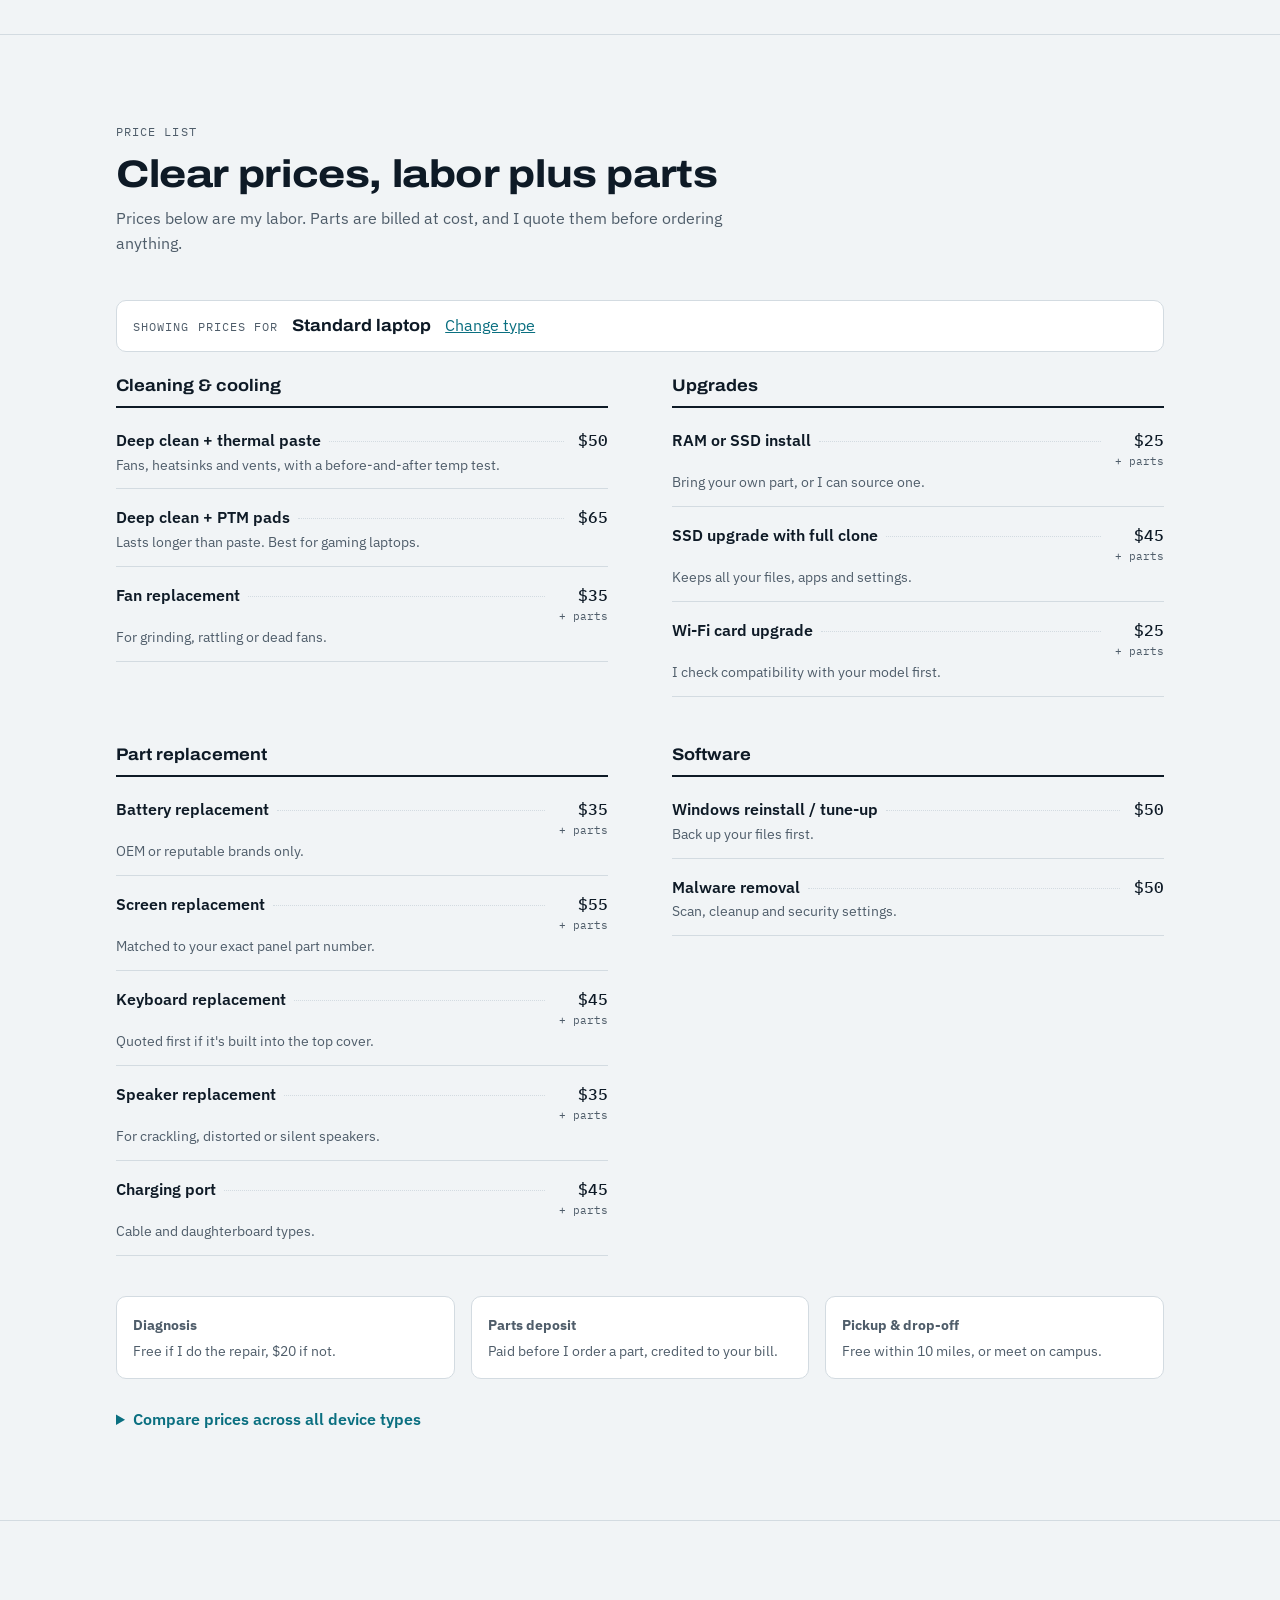
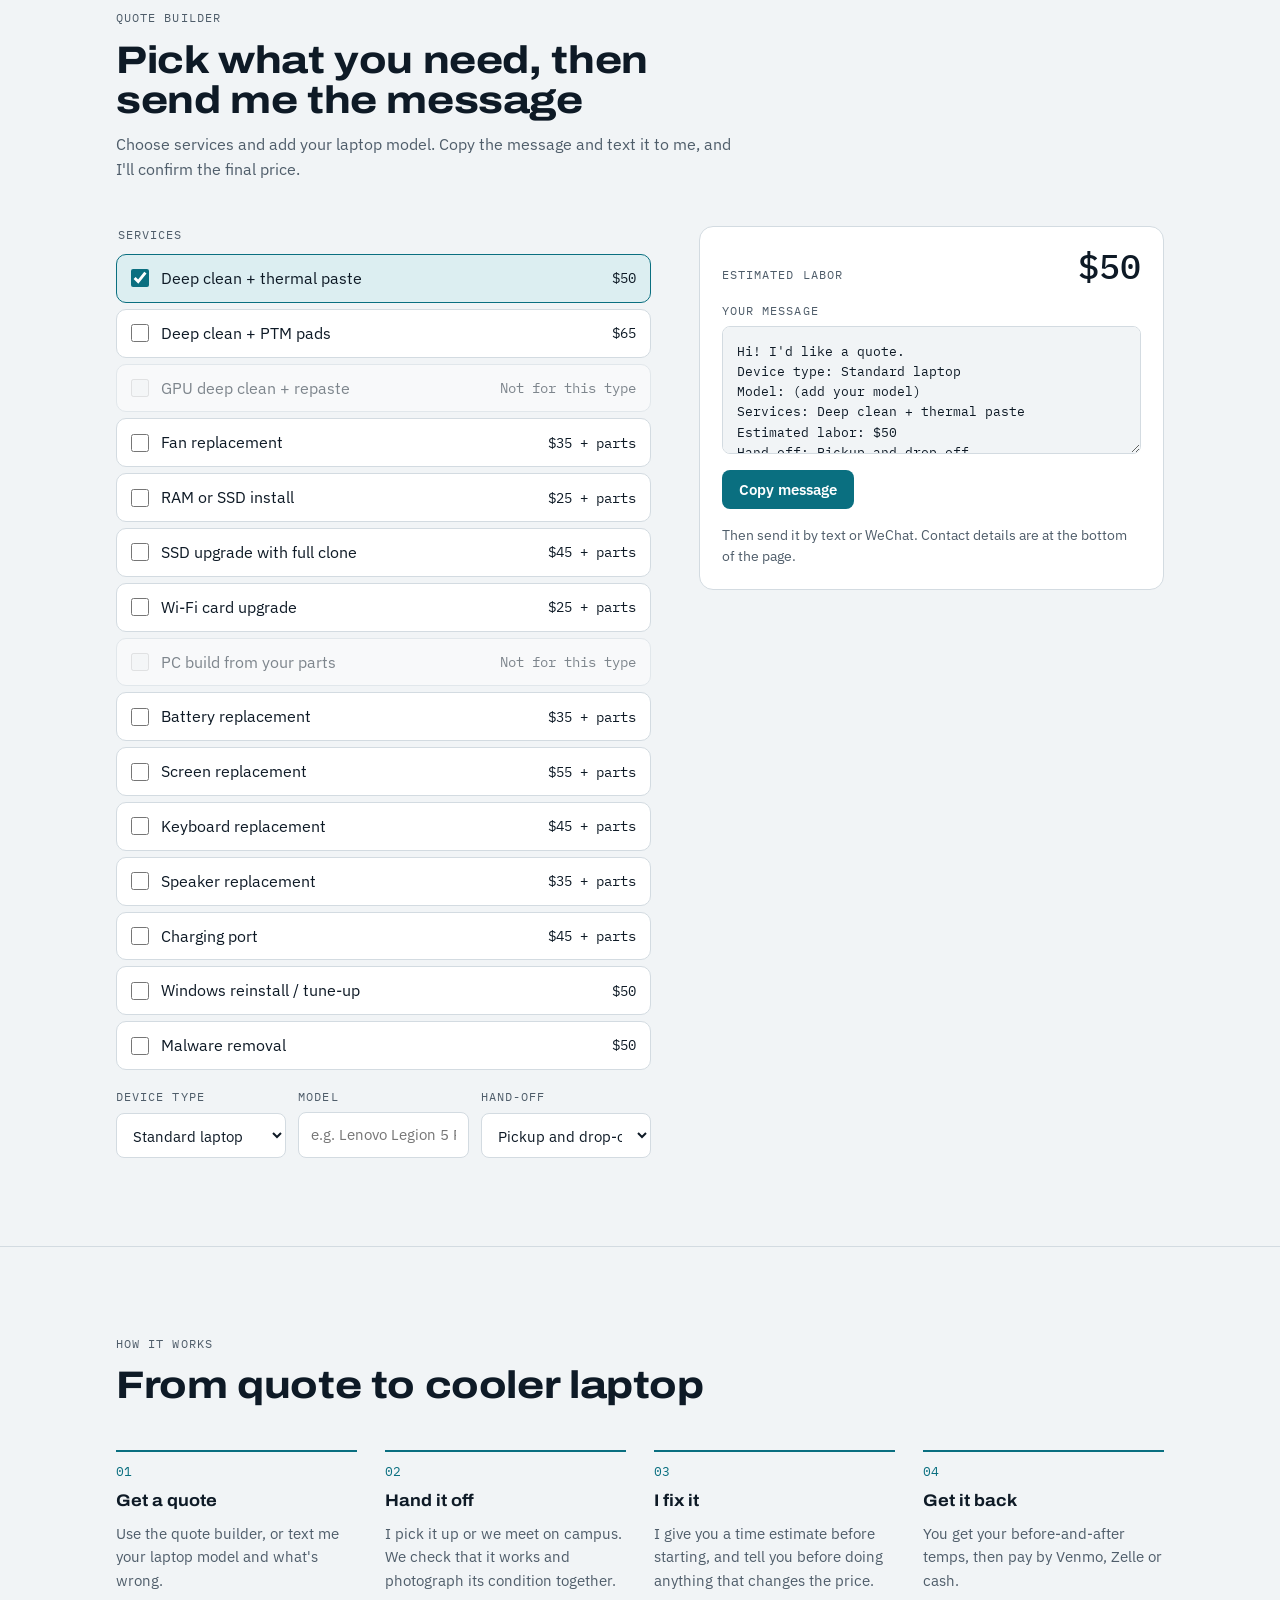
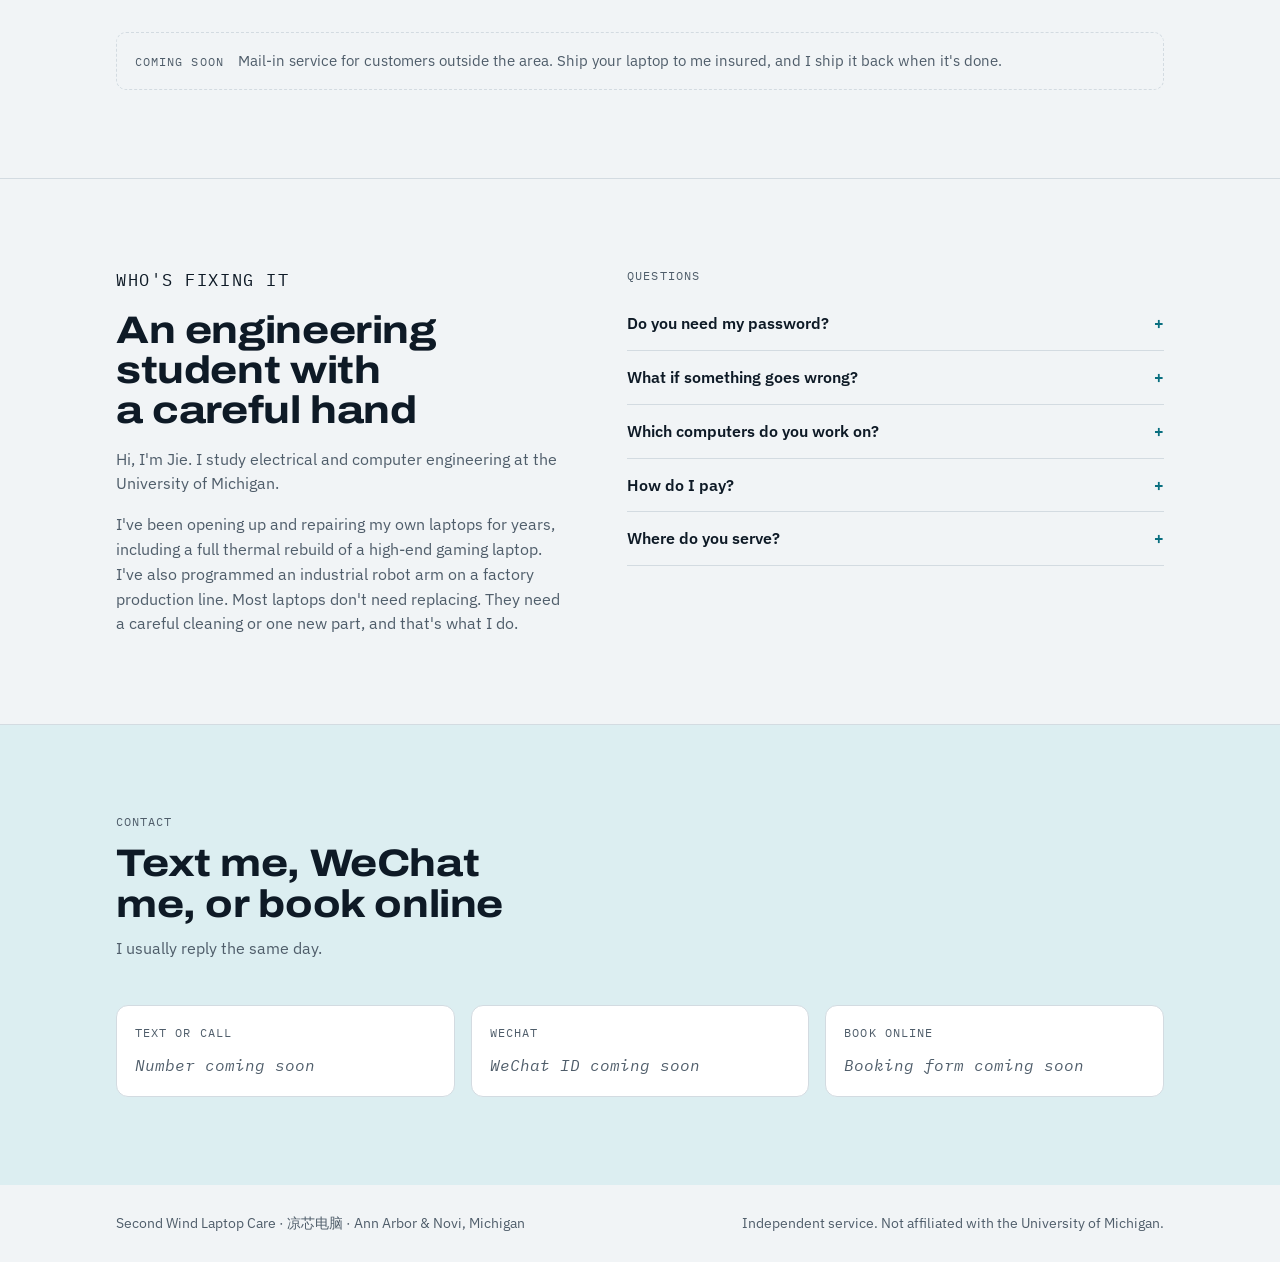
==== commit 110545b7: "Add AI device check backend (Cloudflare Worker + Claude Haiku) The model checker can now ask Claude " ====
--- a/index.html
+++ b/index.html
@@ -188,7 +188,12 @@
 .finder{margin-top:24px;display:grid;grid-template-columns:minmax(0,1.1fr) minmax(0,1fr);gap:16px 32px;align-items:start}
 .finder-main{display:grid;gap:10px;min-width:0}
 .finder .field input{font-size:1rem;padding:12px 14px}
+.ai-row{display:flex;gap:8px;flex-wrap:wrap}
+.ai-row input{flex:1 1 220px;min-width:0;font:inherit;font-size:1rem;color:var(--ink);background:var(--surface);border:1px solid var(--line);border-radius:8px;padding:12px 14px}
+.ai-row .btn{flex:none}
+.ai-row .btn:disabled{opacity:.6;cursor:wait;transform:none}
 .dev-result{font-size:.95rem;min-height:1.5em}
+.dev-result small{display:block;margin-top:4px;font-size:.85rem;color:var(--muted)}
 .dev-result.hit{color:var(--cool)}
 .dev-result.miss{color:var(--muted)}
 .dev-result.no{color:var(--heat)}
@@ -305,8 +310,11 @@
         <div class="finder-main">
           <label class="field" for="devModel">
             <span class="label"><span class="en">Not sure? Type your brand and model</span><span class="zh">不确定？输入品牌和型号</span></span>
+          </label>
+          <div class="ai-row">
             <input id="devModel" type="text" autocomplete="off" placeholder="e.g. Alienware m16 R1, Legion 5, Inspiron 15">
-          </label>
+            <button class="btn" id="aiBtn" type="button" hidden><span class="en">Check with AI</span><span class="zh">AI 识别</span></button>
+          </div>
           <p class="dev-result" id="devResult" role="status"></p>
         </div>
         <details class="howto">
@@ -471,6 +479,11 @@
   wechat: "",      // WeChat ID
   bookingUrl: ""   // Google Form link
 };
+
+/* AI device check. After setting up the Cloudflare Worker (see worker/README.md),
+   paste its address here, e.g. "https://second-wind-ai.yourname.workers.dev".
+   Leave it empty to use only the built-in keyword check. */
+const AI_ENDPOINT = "";
 
 /* Device types. The price list switches between these. */
 const TIERS = [
@@ -560,13 +573,15 @@
    (Apple, then desktops, then hard-to-open models, then gaming, then standard). */
 const MATCH = [
   { tier: "mac", words: ["macbook", "imac", "mac mini", "mac studio", "apple", "苹果"] },
-  { tier: "pc",  words: ["desktop", "tower", "custom pc", "pc build", "prebuilt", "pre-built", "optiplex", "aurora",
+  { tier: "pc",  words: ["desktop", "tower", "custom pc", "pc build", "prebuilt", "pre-built", "optiplex", "aurora r10", "aurora r11",
+                         "aurora r12", "aurora r13", "aurora r14", "aurora r15", "aurora r16",
                          "ibuypower", "cyberpowerpc", "cyberpower", "nzxt", "skytech", "omen 45l", "omen 40l", "omen 35l",
                          "omen 25l", "legion tower", "台式", "主机", "组装机"] },
-  { tier: "pre", words: ["alienware", "razer", "blade", "zephyrus", "scar", "rog flow", "flow x13", "flow z13", "titan",
-                         "raider", "stealth", "legion 9", "legion 9i", "xps", "surface", "spectre", "外星人", "雷蛇", "枪神"] },
+  { tier: "pre", words: ["alienware x14", "alienware x15", "alienware x16", "alienware x17", "alienware m16",
+                         "alienware m18", "razer", "blade", "zephyrus", "scar", "rog flow", "flow x13", "flow z13", "titan",
+                         "raider", "stealth", "legion 9", "legion 9i", "xps", "surface", "spectre", "雷蛇", "枪神"] },
   { tier: "std", words: ["msi modern", "msi prestige", "msi venture"] },
-  { tier: "gam", words: ["legion", "loq", "rog", "strix", "tuf", "nitro", "predator", "helios", "omen", "victus", "msi",
+  { tier: "gam", words: ["alienware", "外星人", "legion", "loq", "rog", "strix", "tuf", "nitro", "predator", "helios", "omen", "victus", "msi",
                          "katana", "sword", "cyborg", "pulse", "crosshair", "vector", "gf63", "aorus", "g15", "g16", "gaming",
                          "拯救者", "天选", "暗影精灵", "光影精灵", "机械革命", "雷神", "掠夺者", "游戏本"] },
   { tier: "std", words: ["inspiron", "latitude", "vostro", "ideapad", "thinkpad", "thinkbook", "yoga", "pavilion", "envy",
@@ -625,15 +640,87 @@
     setTier(r.tier);
     out.className = "dev-result hit";
     out.innerHTML = both(
-      `Looks like a <strong>${t.en.toLowerCase()}</strong> (matched “${esc(r.word)}”). Prices below are updated.`,
-      `识别为：<strong>${t.zh}</strong>（匹配“${esc(r.word)}”），下方价格已更新。`);
+      `Quick match: <strong>${t.en.toLowerCase()}</strong> (matched “${esc(r.word)}”). Prices below are updated.`,
+      `快速识别：<strong>${t.zh}</strong>（匹配“${esc(r.word)}”），下方价格已更新。`) + aiHint();
   } else {
     out.className = "dev-result miss";
     out.innerHTML = both(
       "Couldn't tell from that. Pick the closest type above, or text me the model and I'll check.",
-      "没能识别这个型号。请选择最接近的类型，或者把型号发给我确认。");
+      "没能识别这个型号。请选择最接近的类型，或者把型号发给我确认。") + aiHint();
   }
   updateQuote();
+}
+
+/* ---------- AI check (needs AI_ENDPOINT) ---------- */
+const aiHint = () => AI_ENDPOINT
+  ? `<small>${both("For your exact model and generation, tap <b>Check with AI</b>.", "想按具体型号和代数判断，请点 <b>AI 识别</b>。")}</small>`
+  : "";
+
+async function aiCheck() {
+  const text = $("devModel").value.trim();
+  const out = $("devResult");
+  if (!AI_ENDPOINT) return;
+  if (text.length < 2) {
+    out.className = "dev-result miss";
+    out.innerHTML = both("Type your brand and model first.", "请先输入品牌和型号。");
+    return;
+  }
+  const btn = $("aiBtn");
+  btn.disabled = true;
+  out.className = "dev-result miss";
+  out.innerHTML = both("Checking your model…", "正在识别型号…");
+  try {
+    const res = await fetch(AI_ENDPOINT, {
+      method: "POST",
+      headers: { "Content-Type": "application/json" },
+      body: JSON.stringify({ model: text })
+    });
+    const data = await res.json().catch(() => ({}));
+    if (res.status === 429) {
+      out.className = "dev-result no";
+      out.innerHTML = both(
+        "You've used your AI checks for today. Pick the closest type above, or text me the model.",
+        "今天的 AI 识别次数已用完。请选择最接近的类型，或者把型号发给我。");
+    } else if (!res.ok || !data.tier) {
+      throw new Error(data.error || res.status);
+    } else {
+      showAI(data);
+    }
+  } catch (e) {
+    out.className = "dev-result miss";
+    out.innerHTML = both(
+      "The AI check isn't available right now. Pick the closest type above, or text me the model.",
+      "AI 识别暂时不可用。请选择最接近的类型，或者把型号发给我。");
+  } finally {
+    btn.disabled = false;
+  }
+}
+
+function showAI(d) {
+  const out = $("devResult");
+  const n = d.remaining;
+  const left = typeof n === "number"
+    ? `<small>${both(`${n} AI check${n === 1 ? "" : "s"} left today.`, `今天还剩 ${n} 次 AI 识别。`)}</small>`
+    : "";
+  if (d.tier === "mac") {
+    out.className = "dev-result no";
+    out.innerHTML = both("MacBooks and other Apple computers aren't serviced yet.", "暂时不维修 MacBook 等苹果电脑。") + left;
+    return;
+  }
+  if (d.tier === "unknown") {
+    out.className = "dev-result miss";
+    out.innerHTML = both("The AI couldn't tell what that is. Pick the closest type above, or text me the model.",
+      "AI 没能识别。请选择最接近的类型，或者把型号发给我。") + left;
+    return;
+  }
+  setTier(d.tier);
+  const t = tierById(d.tier);
+  const low = d.confidence === "low";
+  const name = d.name ? esc(d.name) : "";
+  out.className = "dev-result hit";
+  out.innerHTML = both(
+    `AI check: <strong>${t.en}</strong>${name ? ` (${name})` : ""}. ${esc(d.reason_en)}${low ? " It isn't fully sure, so please double-check the type above." : ""}`,
+    `AI 识别：<strong>${t.zh}</strong>${name ? `（${name}）` : ""}。${esc(d.reason_zh)}${low ? "AI 不完全确定，请再确认一下上面的类型。" : ""}`) + left;
 }
 
 /* ---------- rendering ---------- */
@@ -811,6 +898,11 @@
 $("qTier").addEventListener("change", e => setTier(e.target.value));
 $("qHandoff").addEventListener("change", updateQuote);
 $("devModel").addEventListener("input", e => onModel(e.target.value, "dev"));
+if (AI_ENDPOINT) {
+  $("aiBtn").hidden = false;
+  $("aiBtn").addEventListener("click", aiCheck);
+  $("devModel").addEventListener("keydown", e => { if (e.key === "Enter") { e.preventDefault(); aiCheck(); } });
+}
 $("qModel").addEventListener("input", e => onModel(e.target.value, "quote"));
 $("langBtn").addEventListener("click", () => setLang(state.lang === "zh" ? "en" : "zh"));
 $("copyMsg").addEventListener("click", () => copyText($("qMsg").value, $("copyStatus"), $("qMsg")));
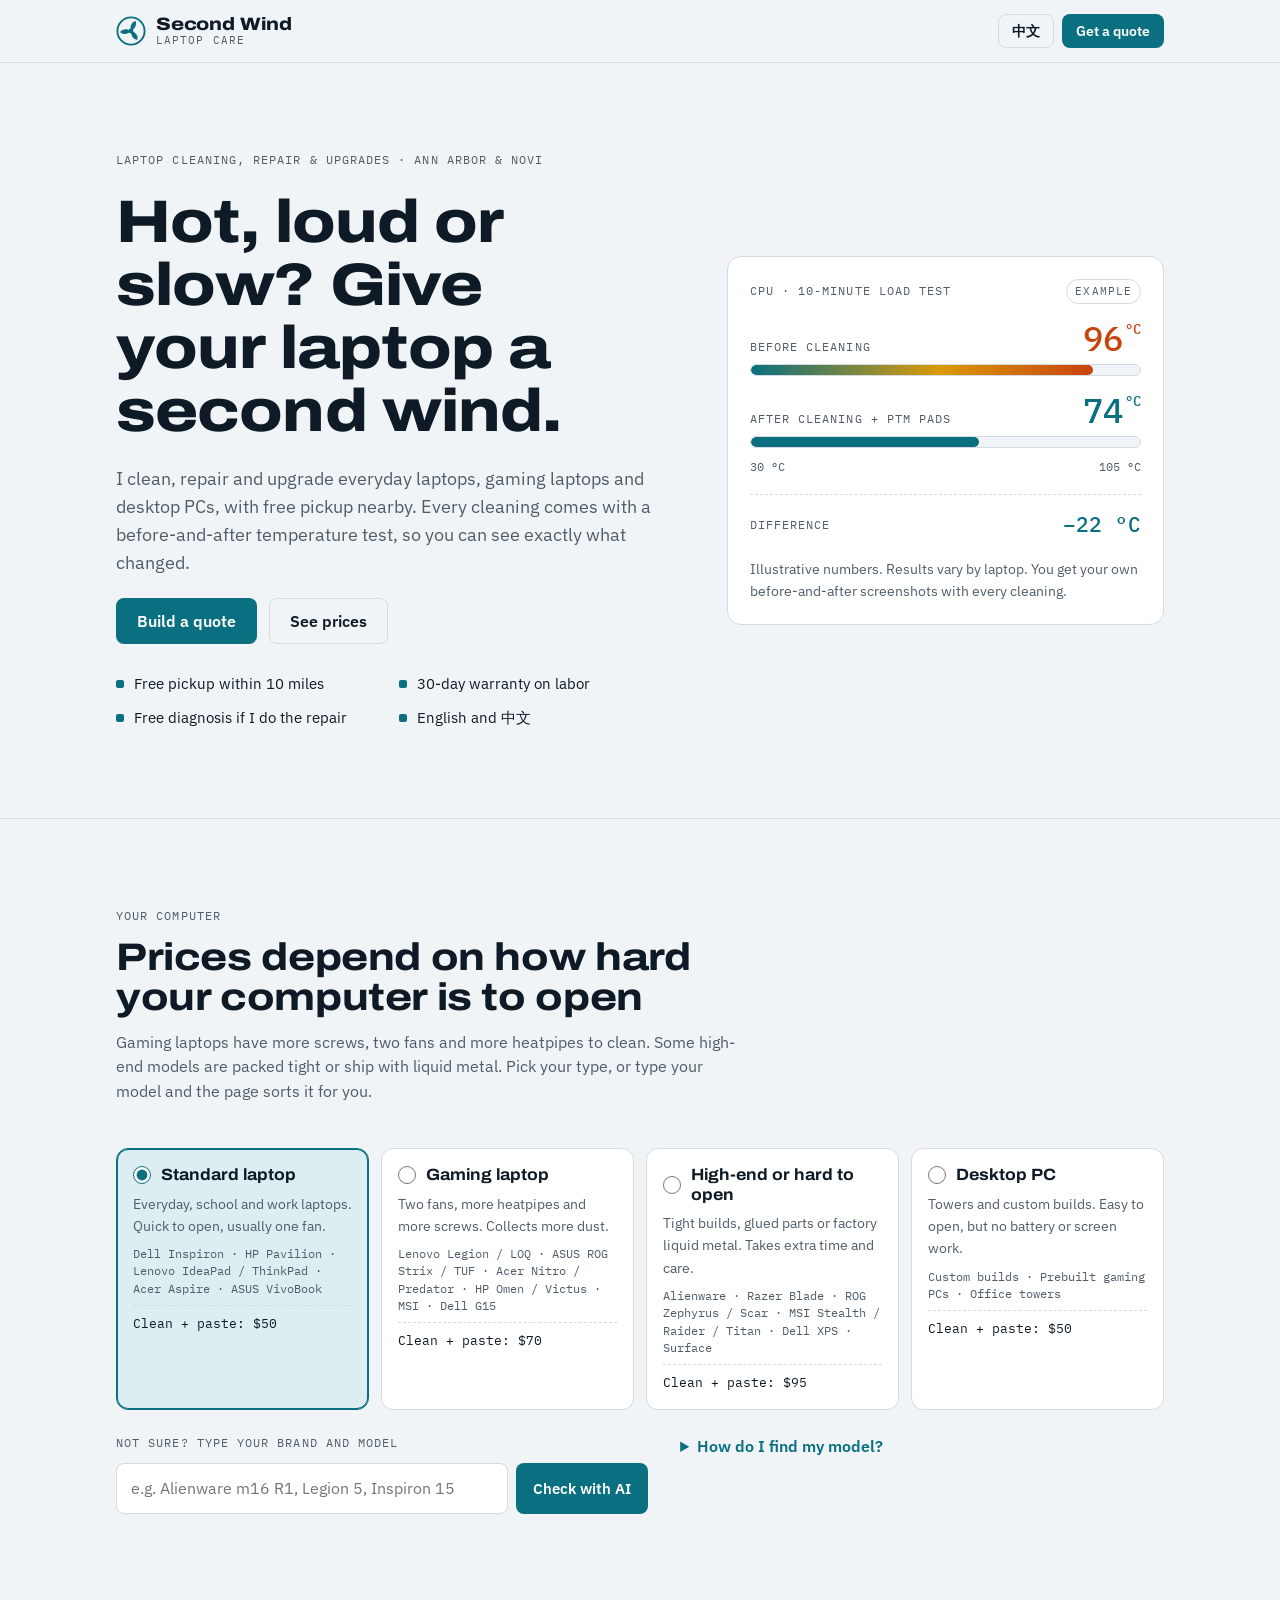
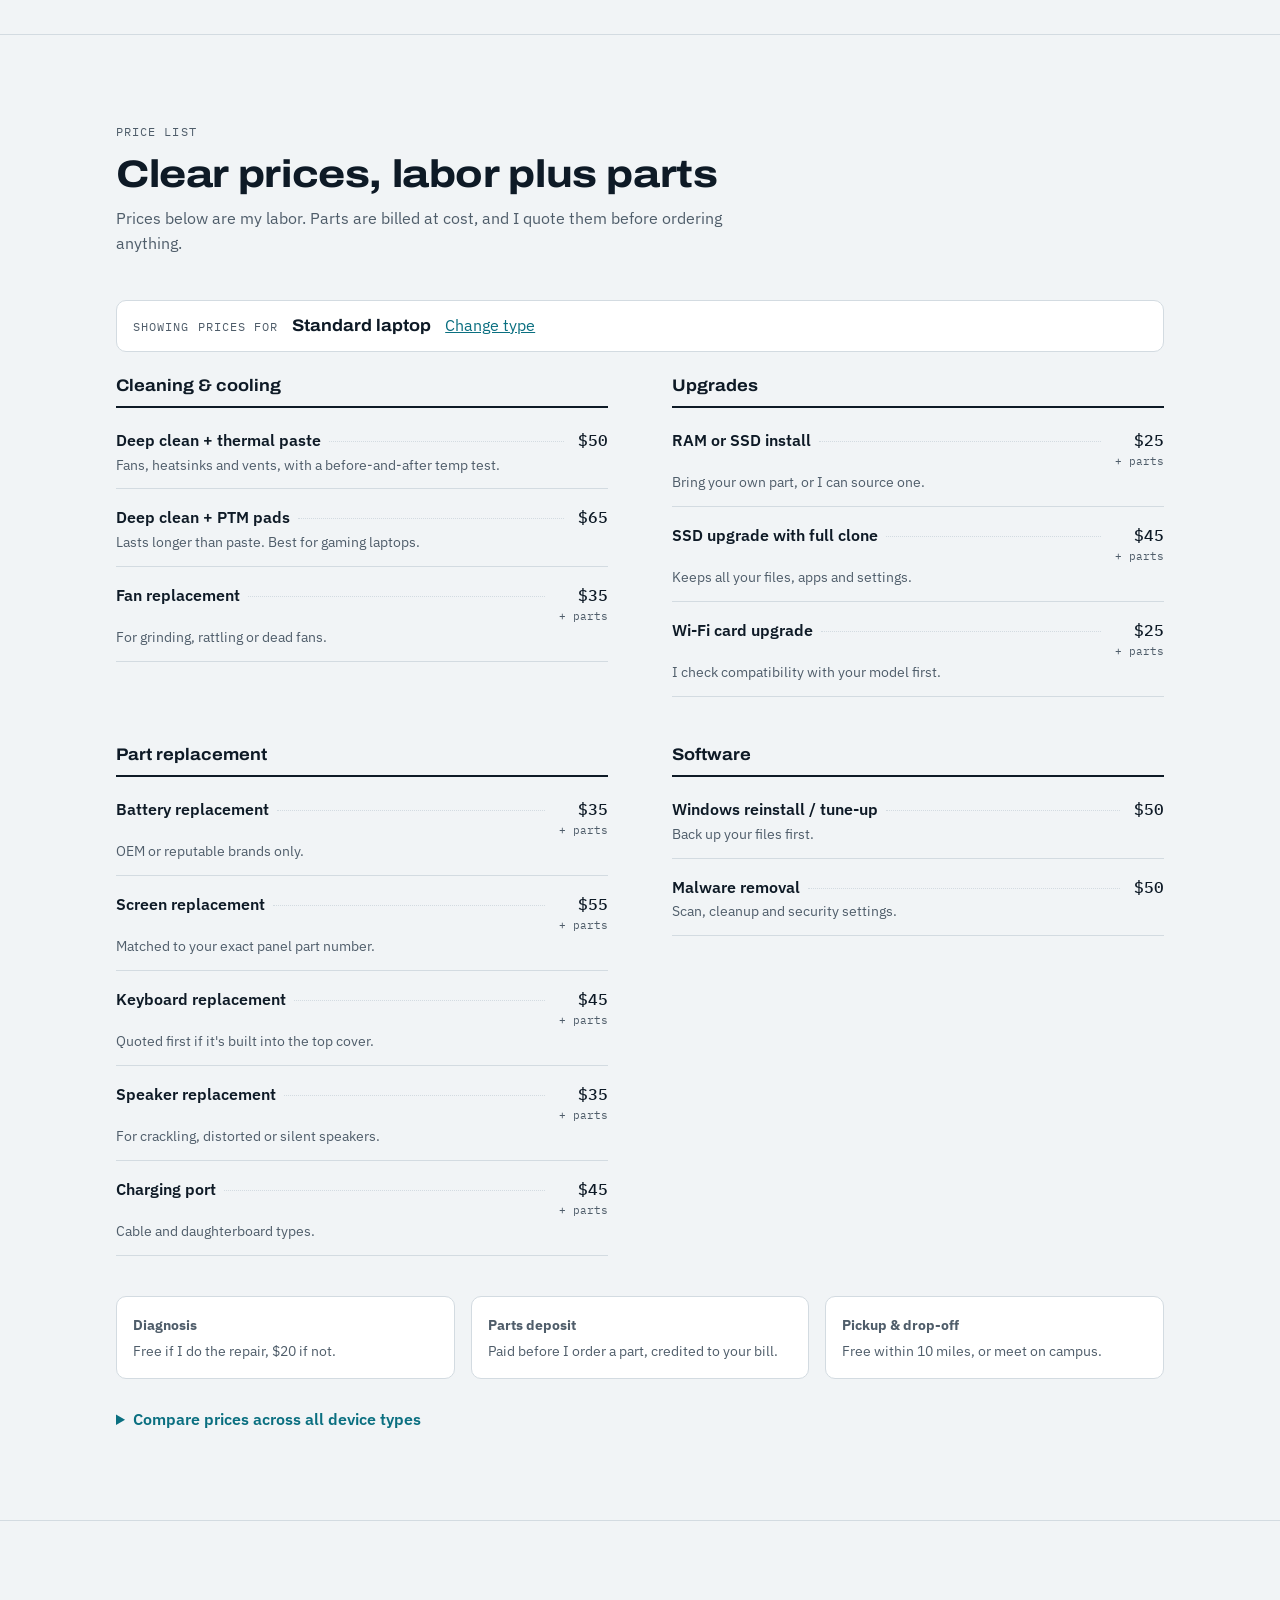
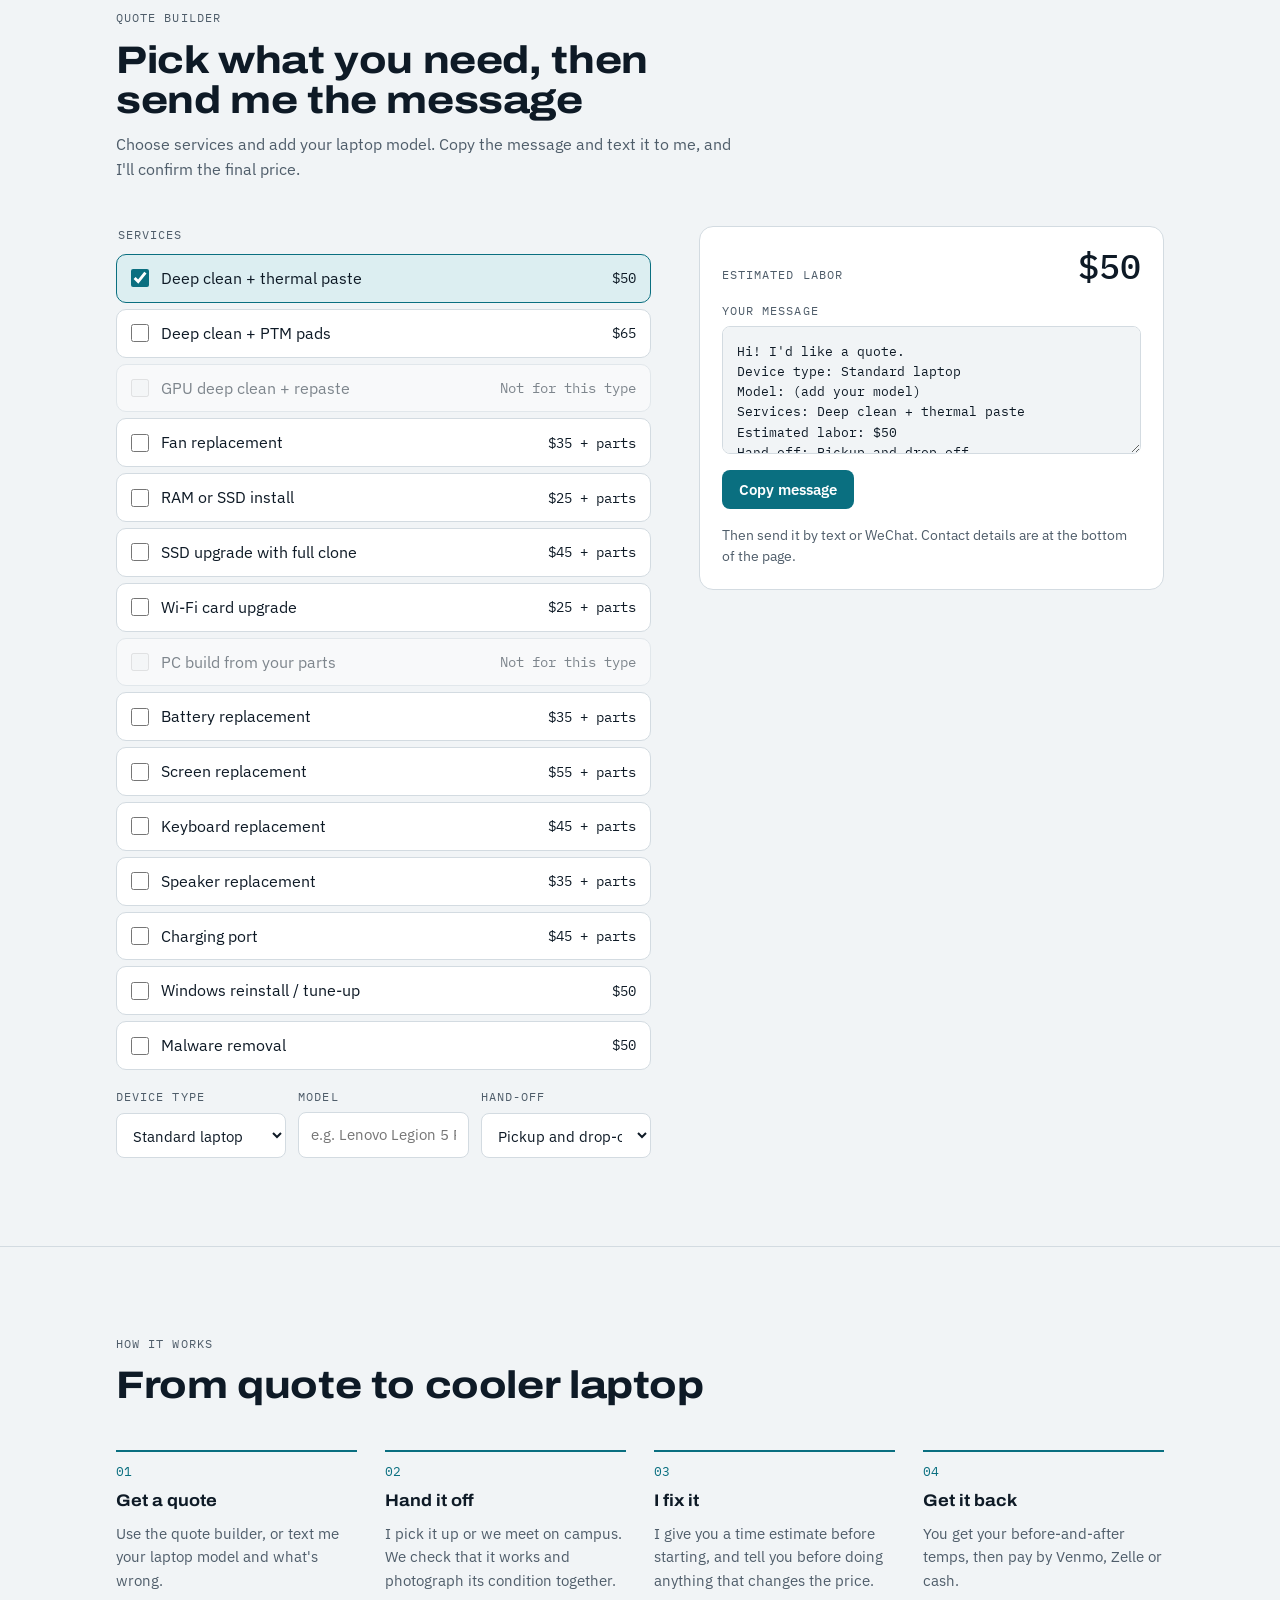
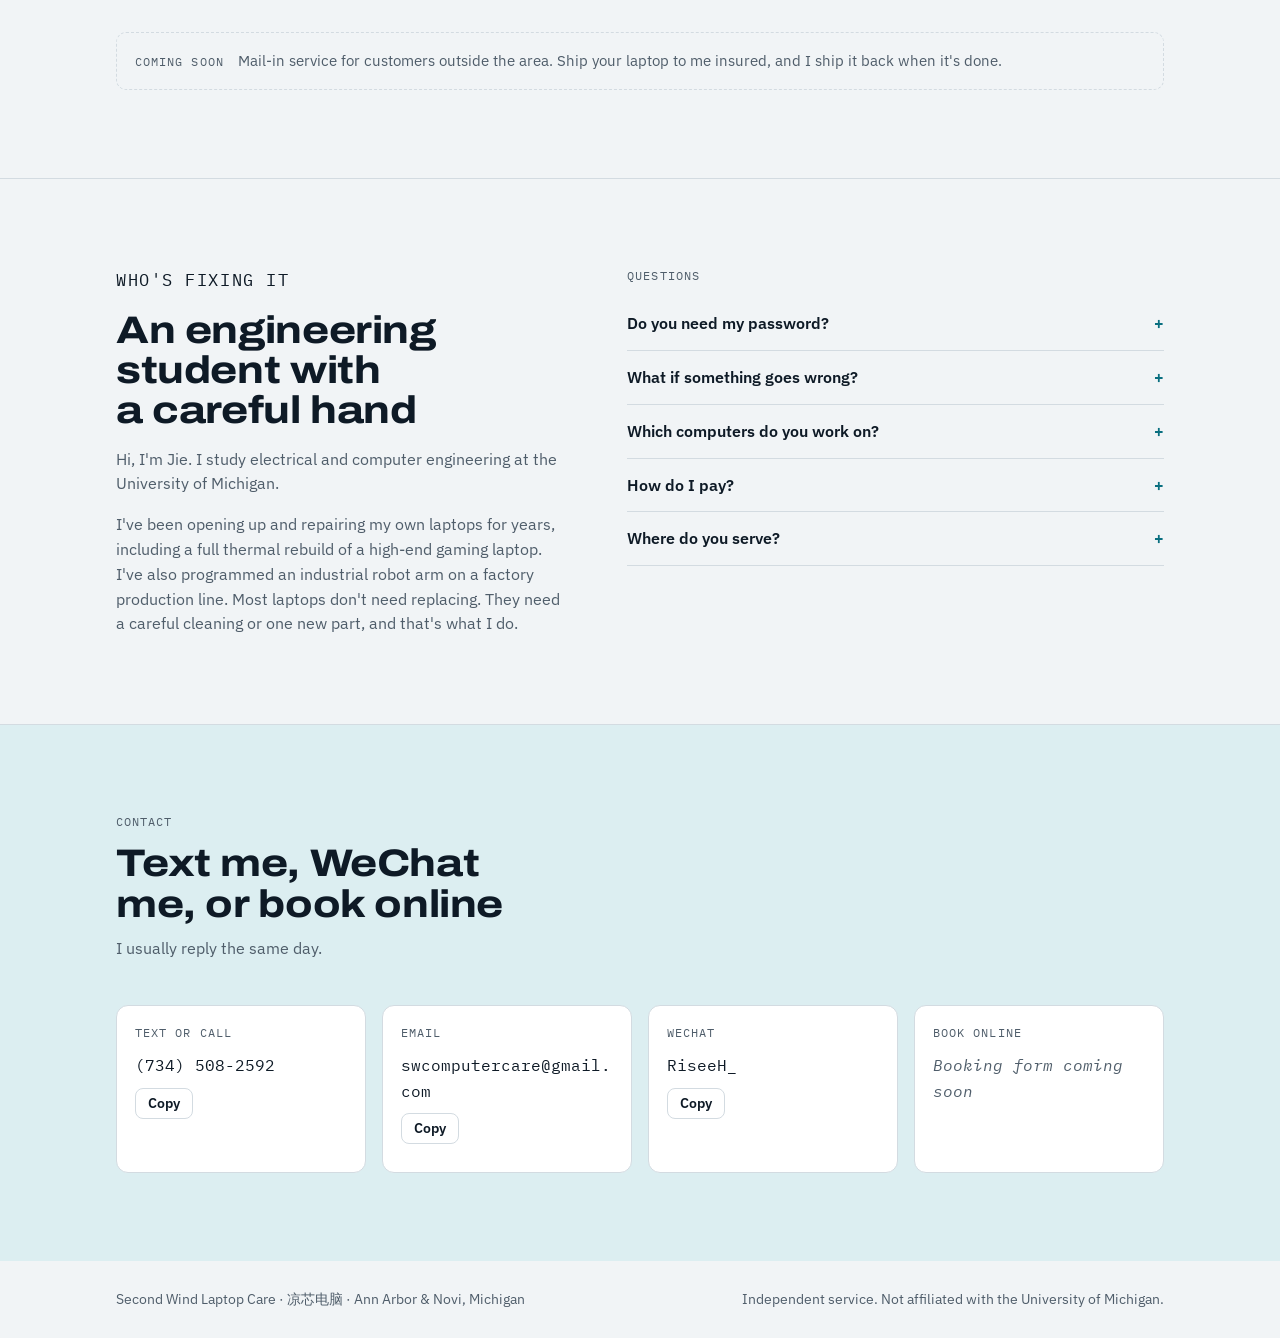
==== commit 9791c73e: "Add phone, email and WeChat to the contact section Co-Authored-By: Claude Opus 5.5 <noreply@anthropi" ====
--- a/index.html
+++ b/index.html
@@ -165,7 +165,7 @@
 
 /* contact */
 .contact{background:var(--cool-soft)}
-.contact-grid{display:grid;grid-template-columns:repeat(3,minmax(0,1fr));gap:16px}
+.contact-grid{display:grid;grid-template-columns:repeat(auto-fit,minmax(200px,1fr));gap:16px}
 .c-card{background:var(--surface);border:1px solid var(--line);border-radius:12px;padding:18px;display:grid;gap:10px;align-content:start;min-width:0}
 .c-value{font-family:var(--mono);font-size:1.02rem;user-select:all;overflow-wrap:anywhere}
 .c-value.pending{color:var(--muted);font-style:italic;user-select:auto}
@@ -223,7 +223,7 @@
 @media (max-width:860px){
   .hero-grid,.quote-grid,.split,.finder{grid-template-columns:minmax(0,1fr)}
   .steps,.tiers{grid-template-columns:repeat(2,minmax(0,1fr))}
-  .fine,.contact-grid{grid-template-columns:minmax(0,1fr)}
+  .fine{grid-template-columns:minmax(0,1fr)}
 }
 @media (max-width:620px){
   .svc-groups,.trust,.steps,.tiers{grid-template-columns:minmax(0,1fr)}
@@ -475,15 +475,16 @@
 /* ================= Edit these to update the site ================= */
 
 const CONTACT = {
-  phone: "",       // Google Voice number, e.g. "(734) 555-0123"
-  wechat: "",      // WeChat ID
+  phone: "(734) 508-2592",
+  email: "swcomputercare@gmail.com",
+  wechat: "RiseeH_",
   bookingUrl: ""   // Google Form link
 };
 
 /* AI device check. After setting up the Cloudflare Worker (see worker/README.md),
-   paste its address here, e.g. "https://second-wind-ai.yourname.workers.dev".
+   paste its address here, e.g. "https://second-wind.yourname.workers.dev".
    Leave it empty to use only the built-in keyword check. */
-const AI_ENDPOINT = "";
+const AI_ENDPOINT = "https://second-wind.swcomputercare.workers.dev";
 
 /* Device types. The price list switches between these. */
 const TIERS = [
@@ -848,6 +849,8 @@
   const items = [
     { key: "phone",  en: "Text or call", zh: "短信 / 电话", val: CONTACT.phone,
       pEn: "Number coming soon", pZh: "号码即将更新" },
+    { key: "email",  en: "Email", zh: "邮箱", val: CONTACT.email,
+      pEn: "Email coming soon", pZh: "邮箱即将更新" },
     { key: "wechat", en: "WeChat", zh: "微信", val: CONTACT.wechat,
       pEn: "WeChat ID coming soon", pZh: "微信号即将更新" },
     { key: "book",   en: "Book online", zh: "在线预约", val: CONTACT.bookingUrl,
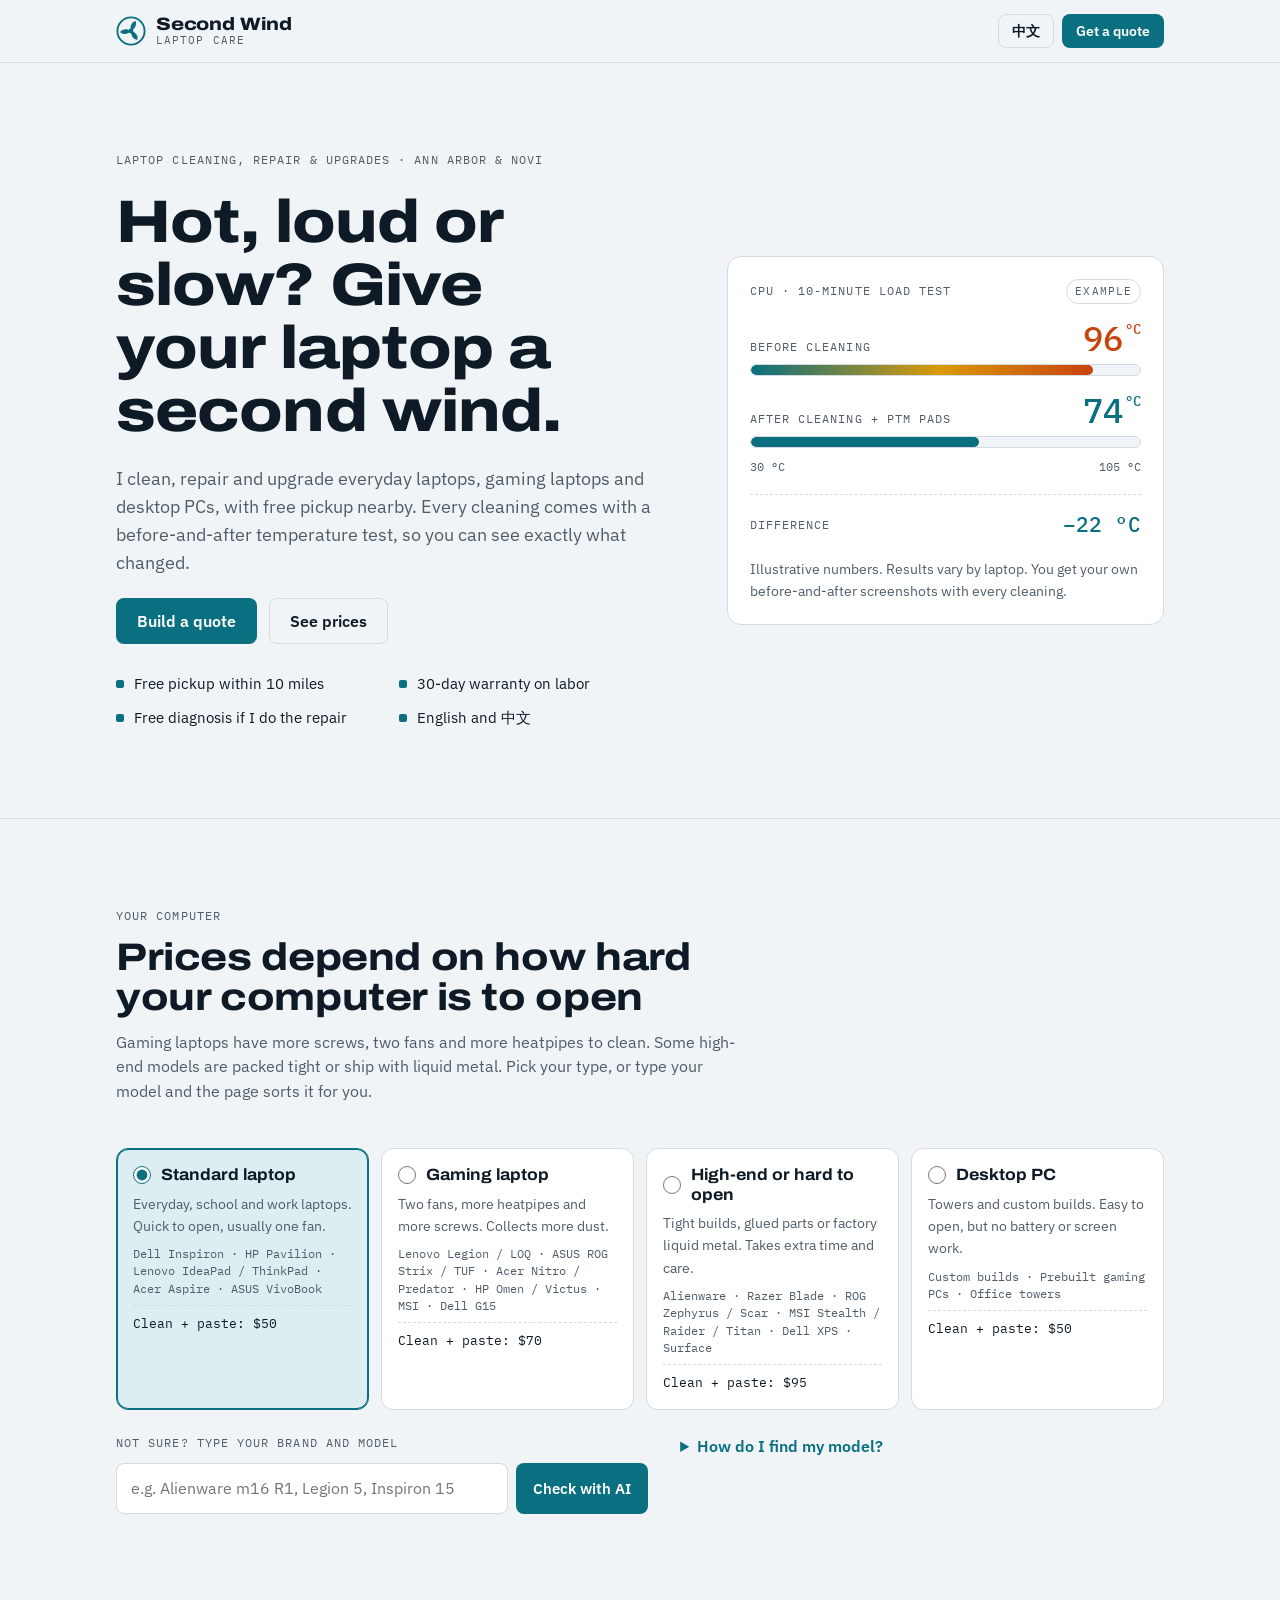
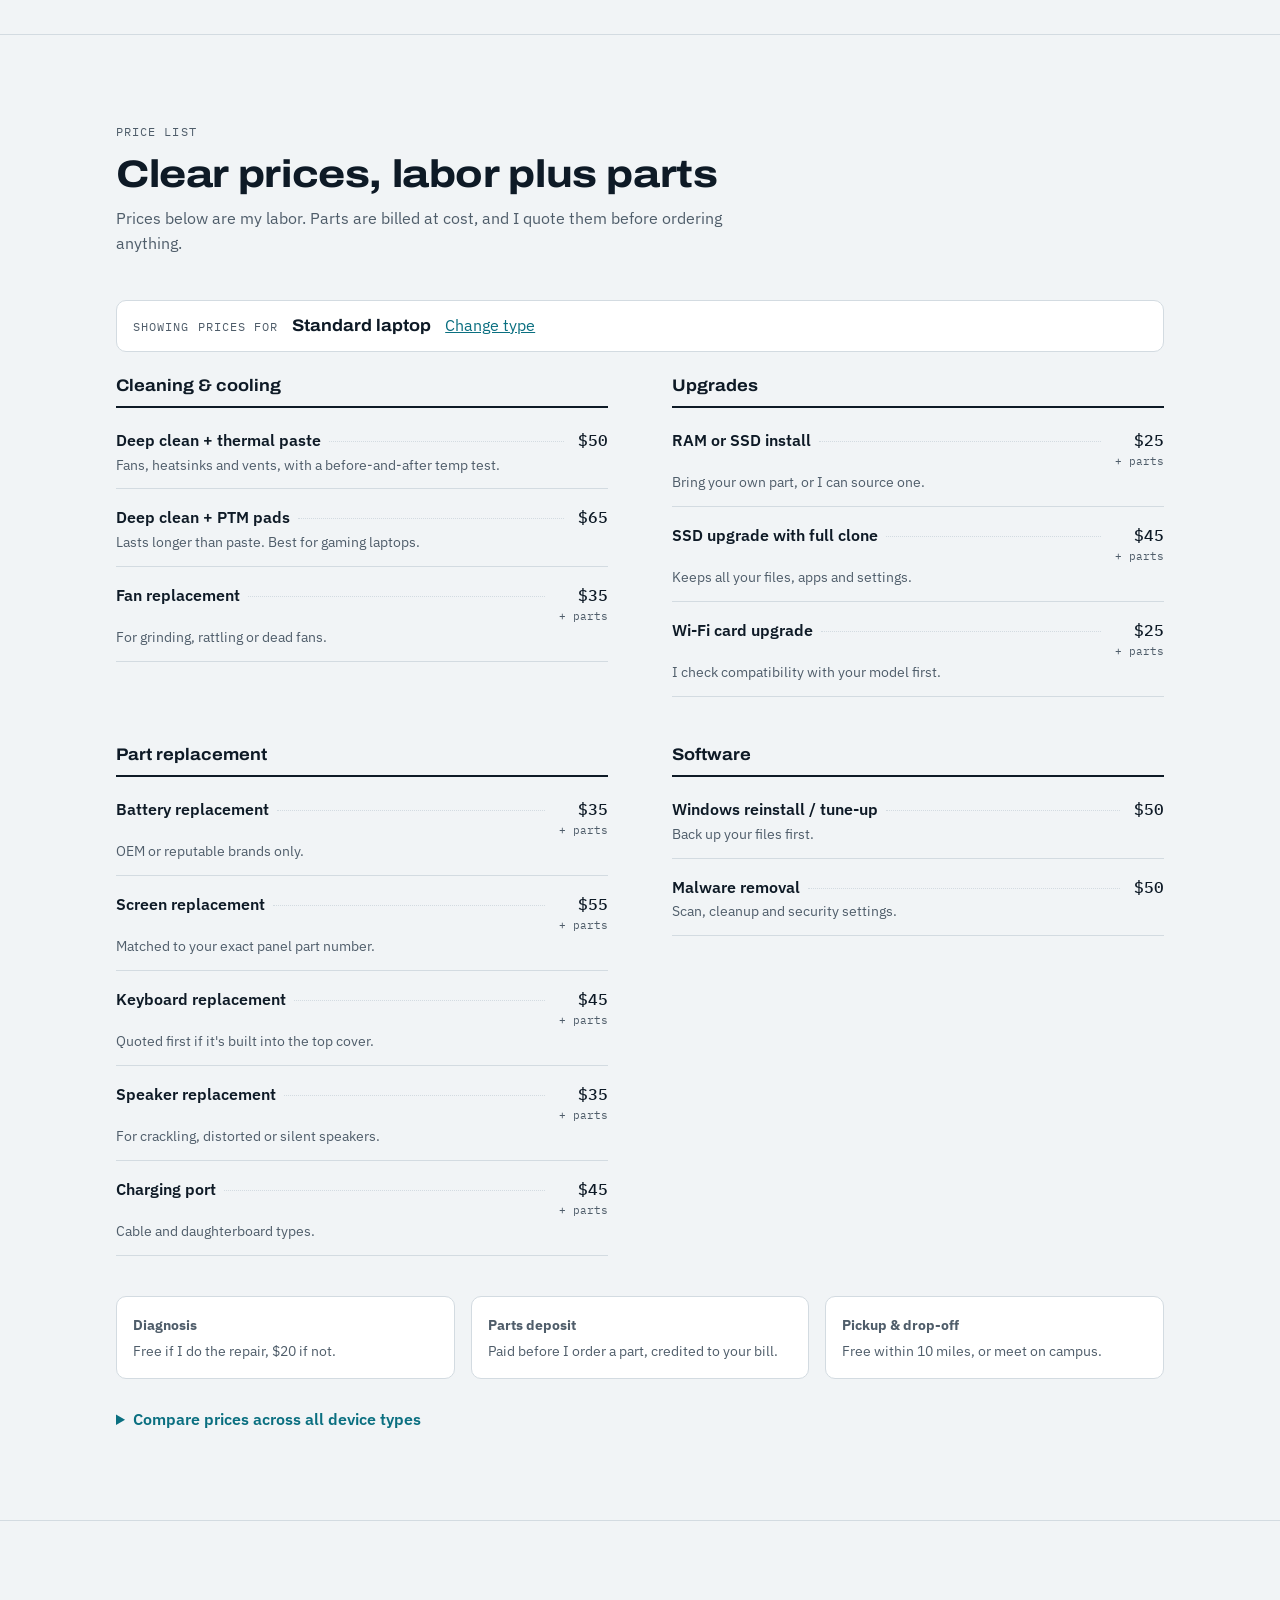
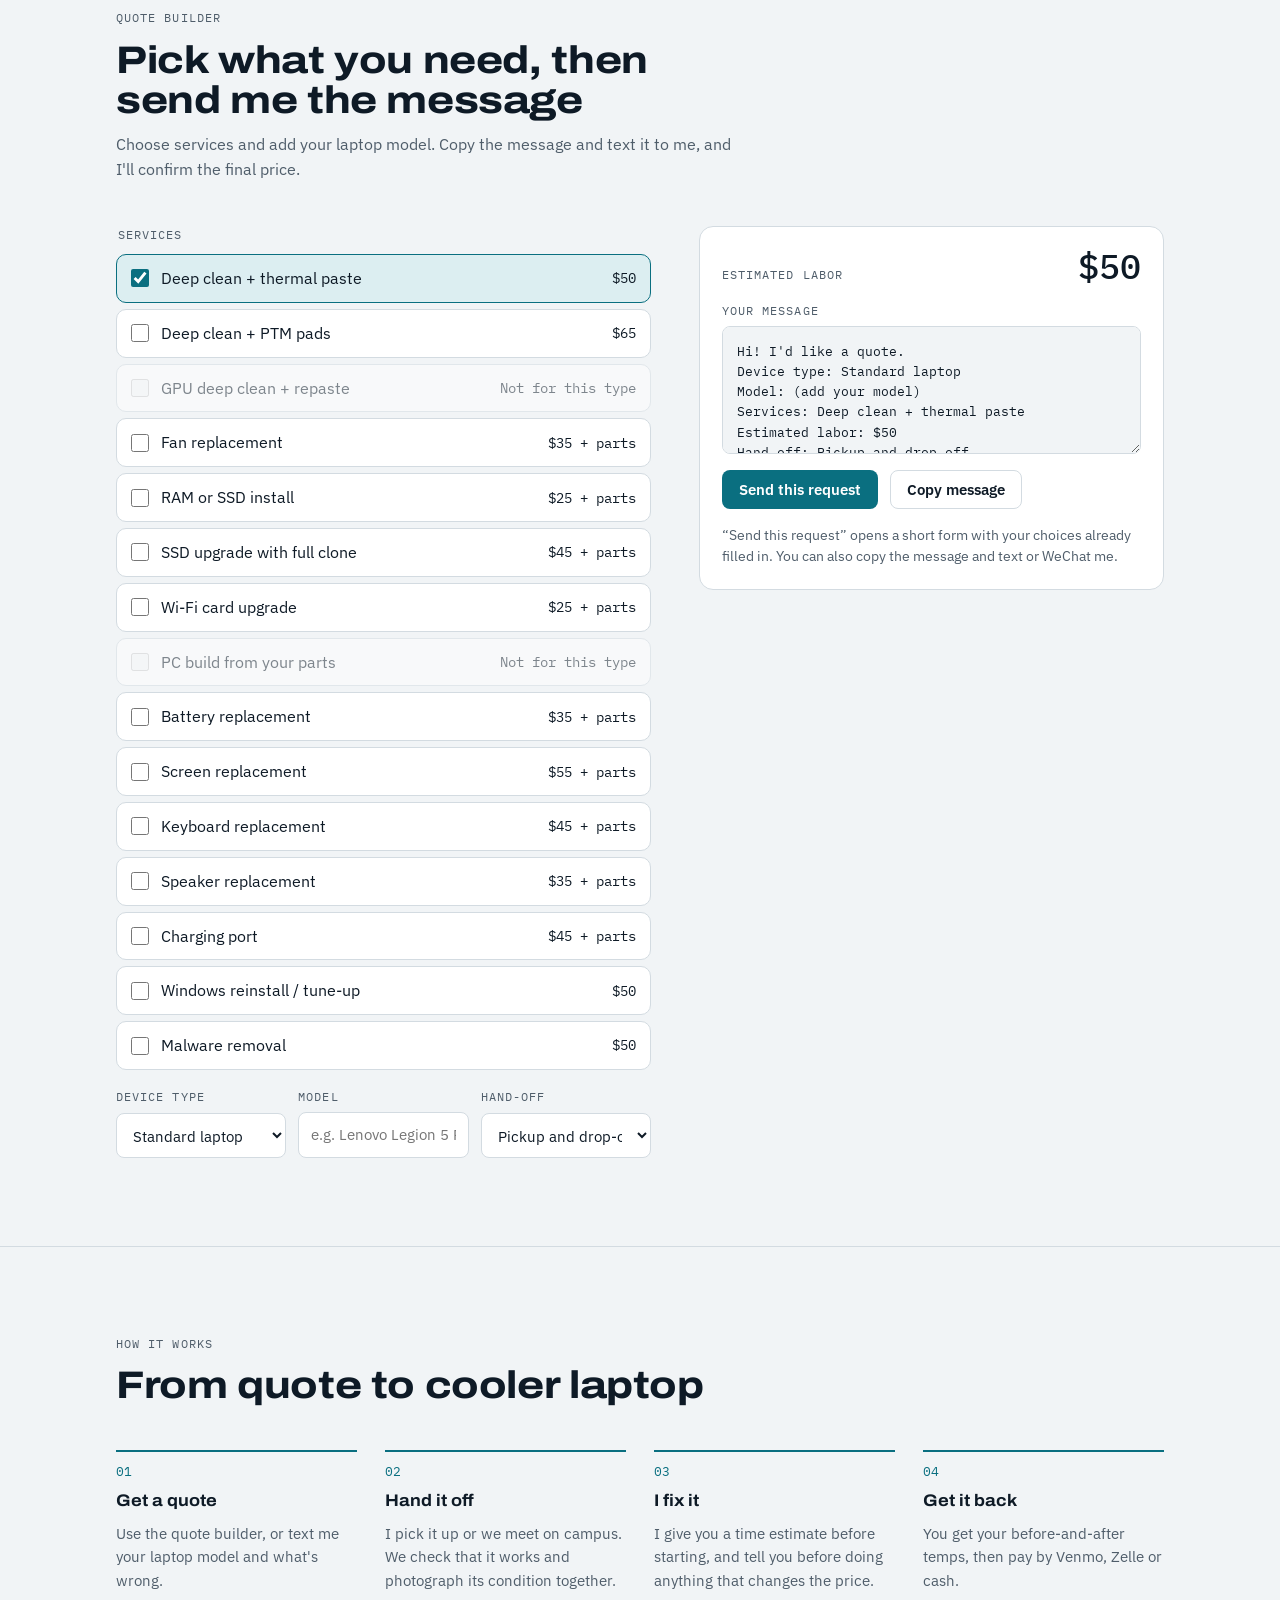
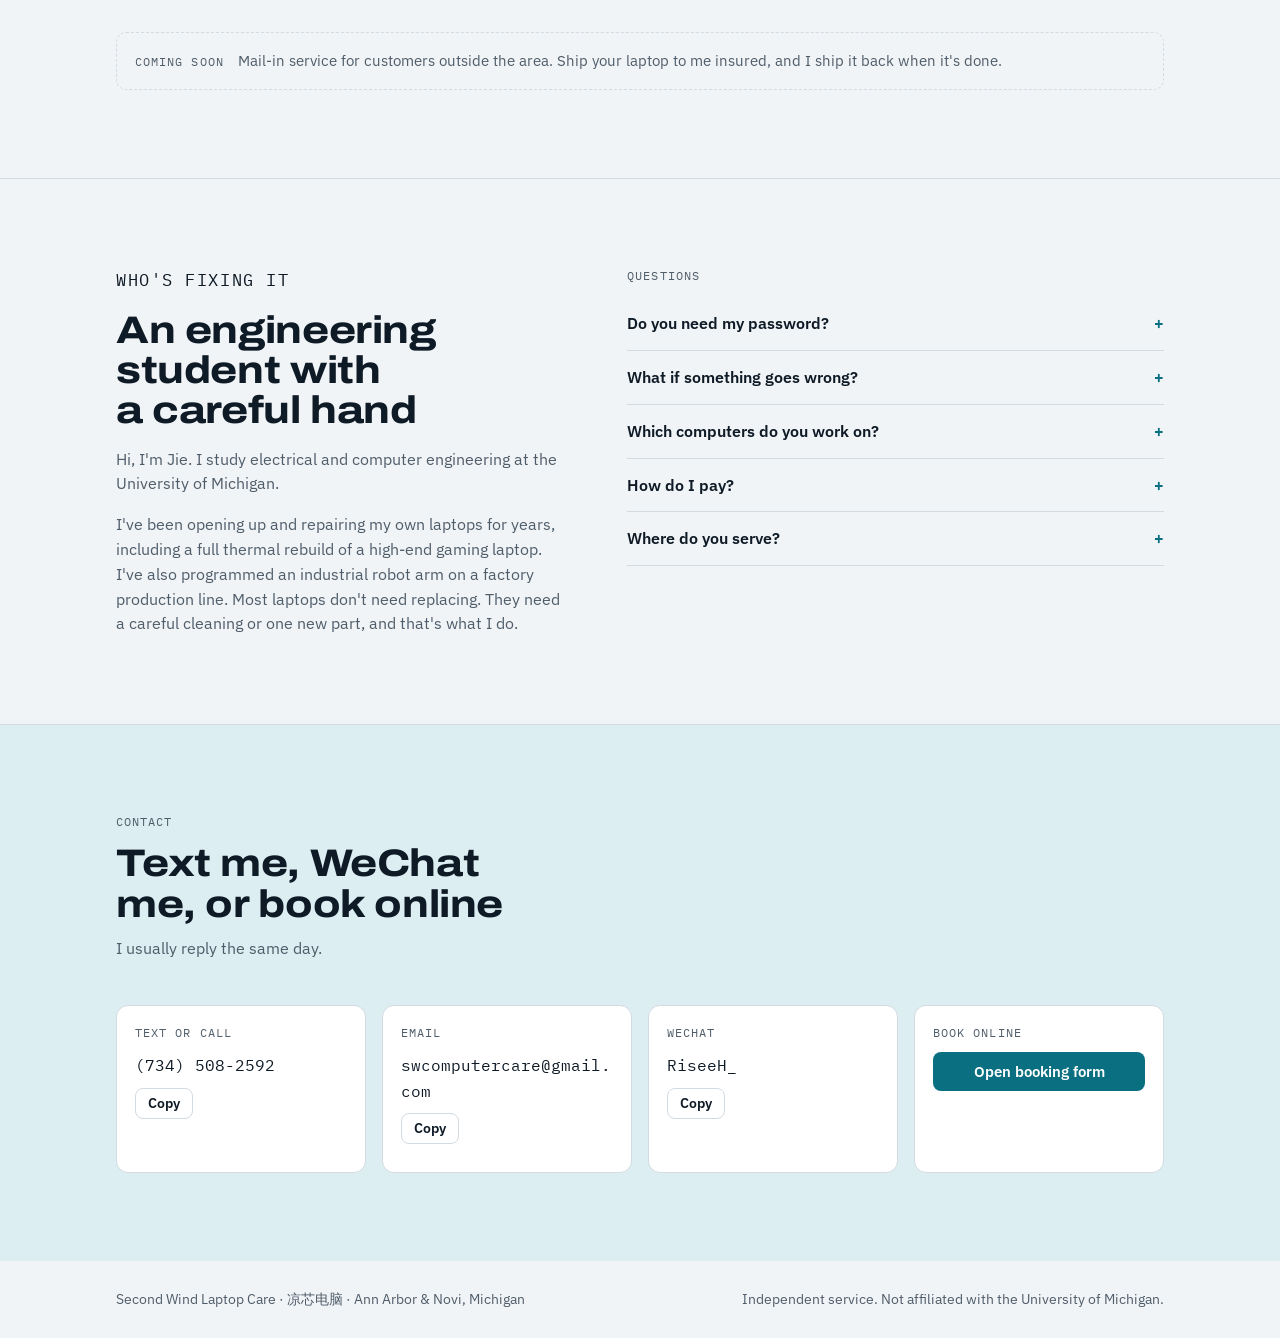
==== commit 5646e453: "Link the Google quote form and pre-fill it from the quote builder Book online now opens the quote re" ====
--- a/index.html
+++ b/index.html
@@ -34,6 +34,7 @@
 }
 
 *{box-sizing:border-box}
+[hidden]{display:none!important}
 html{scroll-behavior:smooth}
 body{margin:0}
 img{max-width:100%}
@@ -390,10 +391,11 @@
             <textarea class="msg" id="qMsg" readonly></textarea>
           </label>
           <div class="copy-row">
-            <button class="btn" type="button" id="copyMsg"><span class="en">Copy message</span><span class="zh">复制信息</span></button>
+            <a class="btn" id="sendForm" href="#contact" target="_blank" rel="noopener" hidden><span class="en">Send this request</span><span class="zh">发送报价申请</span></a>
+            <button class="ghost" type="button" id="copyMsg"><span class="en">Copy message</span><span class="zh">复制信息</span></button>
             <span class="status" id="copyStatus" role="status"></span>
           </div>
-          <p class="hint"><span class="en">Then send it by text or WeChat. Contact details are at the bottom of the page.</span><span class="zh">然后通过短信或微信发给我，联系方式在页面底部。</span></p>
+          <p class="hint"><span class="en">“Send this request” opens a short form with your choices already filled in. You can also copy the message and text or WeChat me.</span><span class="zh">点“发送报价申请”会打开已预填好的表单；也可以复制信息，通过短信或微信发给我。</span></p>
         </div>
       </div>
     </div>
@@ -478,7 +480,16 @@
   phone: "(734) 508-2592",
   email: "swcomputercare@gmail.com",
   wechat: "RiseeH_",
-  bookingUrl: ""   // Google Form link
+  bookingUrl: "https://docs.google.com/forms/d/e/1FAIpQLSc4OVGgXgs89s4YhvGZPiA2_UBAmck2INqif2CLU_XA8pLO5Q/viewform"   // Google Form link
+};
+
+/* Google Form question IDs, used to pre-fill the form from the quote builder. */
+const FORM_FIELDS = {
+  lang: "entry.1667330427",
+  device: "entry.656071590",
+  model: "entry.812607673",
+  services: "entry.127244798",
+  handoff: "entry.1956564436"
 };
 
 /* AI device check. After setting up the Cloudflare Worker (see worker/README.md),
@@ -822,6 +833,23 @@
     ? `你好，我想咨询维修报价。\n电脑类型：${t.zh}\n型号：${model || "（请填写型号）"}\n服务：${names || "（还没选）"}\n预估人工费：$${total}${needsParts ? " + 配件费" : ""}\n交接方式：${handoff.zh}\n问题描述：`
     : `Hi! I'd like a quote.\nDevice type: ${t.en}\nModel: ${model || "(add your model)"}\nServices: ${names || "(none picked yet)"}\nEstimated labor: $${total}${needsParts ? " + parts" : ""}\nHand-off: ${handoff.en}\nWhat's wrong: `;
   $("copyStatus").textContent = "";
+
+  const send = $("sendForm");
+  if (CONTACT.bookingUrl) {
+    send.hidden = false;
+    send.href = formUrl(picked, t, handoff);
+  }
+}
+
+/* Link to the Google Form with this quote's choices filled in. */
+function formUrl(picked, t, handoff) {
+  const p = new URLSearchParams({ usp: "pp_url" });
+  p.append(FORM_FIELDS.lang, state.lang === "zh" ? "中文" : "English");
+  p.append(FORM_FIELDS.device, t.en + " / " + t.zh);
+  if (state.model.trim()) p.append(FORM_FIELDS.model, state.model.trim());
+  picked.forEach(s => p.append(FORM_FIELDS.services, s.en + " / " + s.zh));
+  p.append(FORM_FIELDS.handoff, handoff.en + " / " + handoff.zh);
+  return CONTACT.bookingUrl + "?" + p.toString();
 }
 
 /* ---------- copy ---------- */
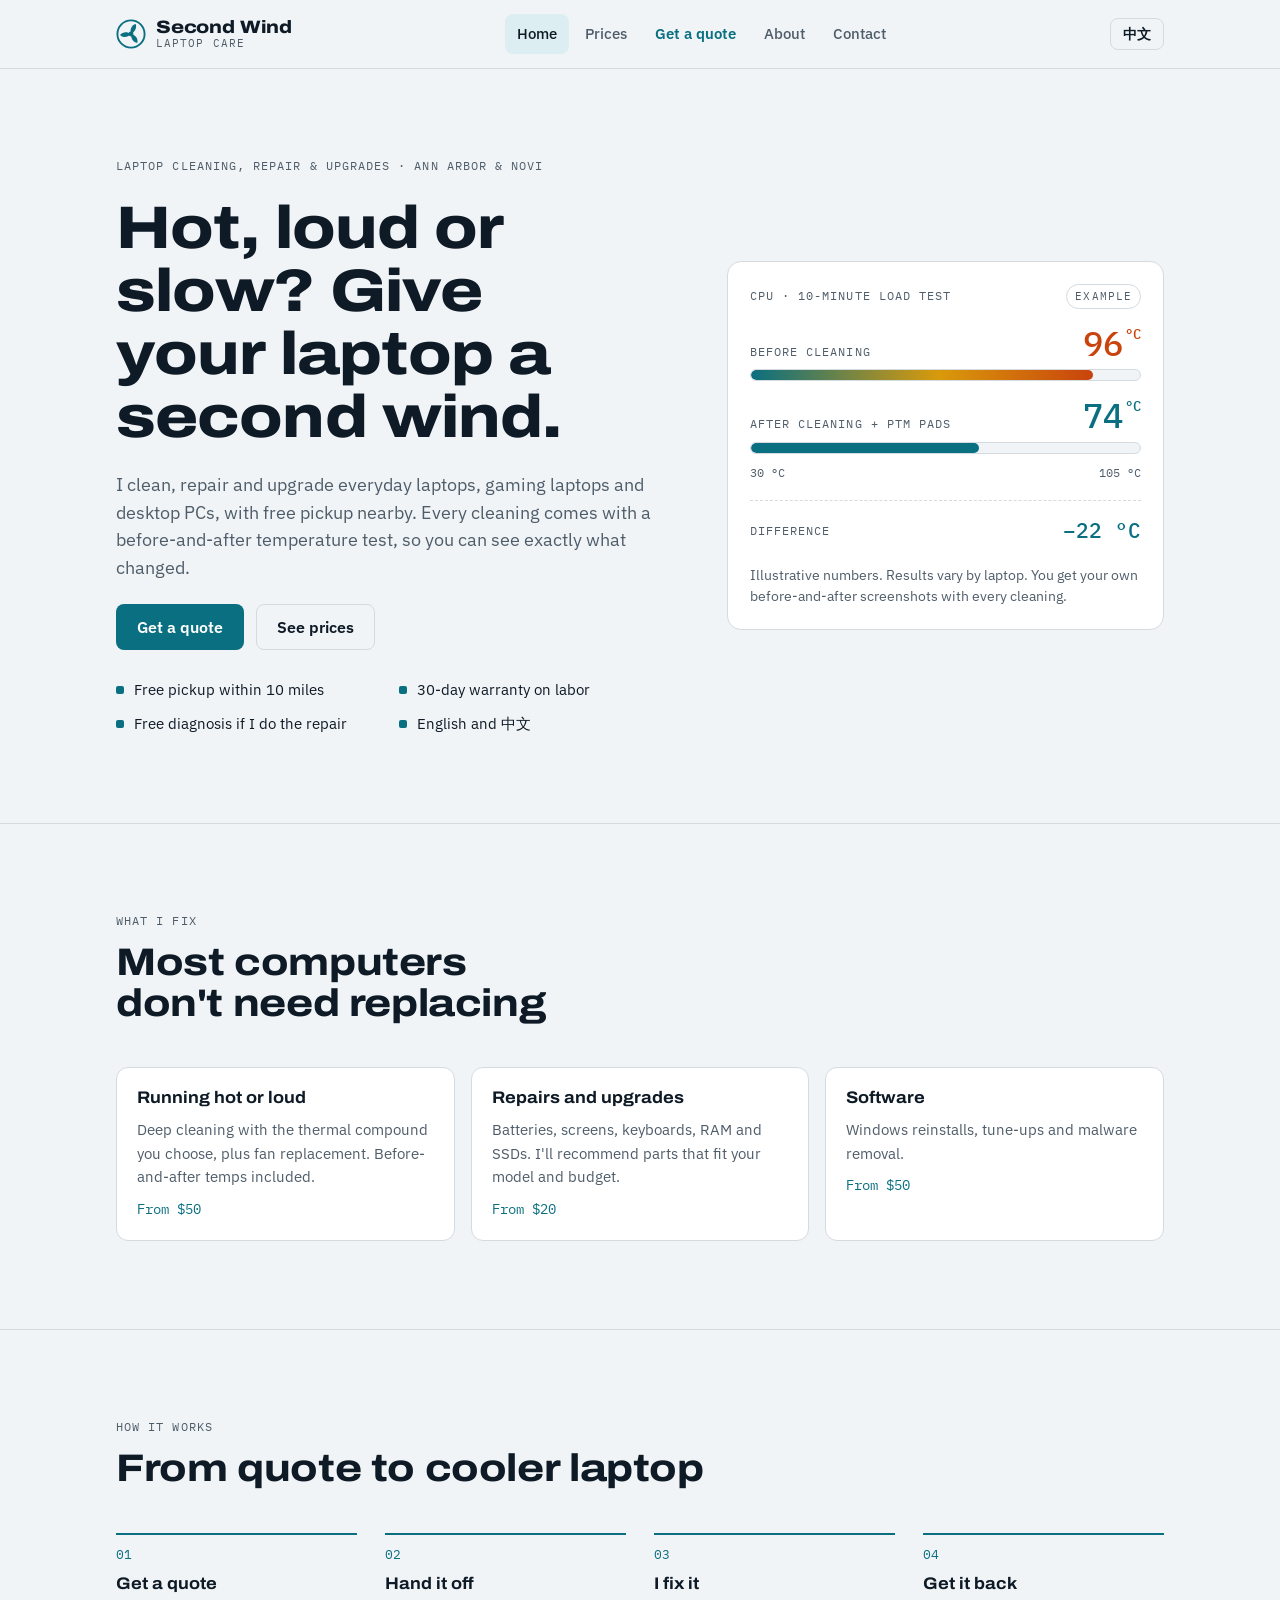
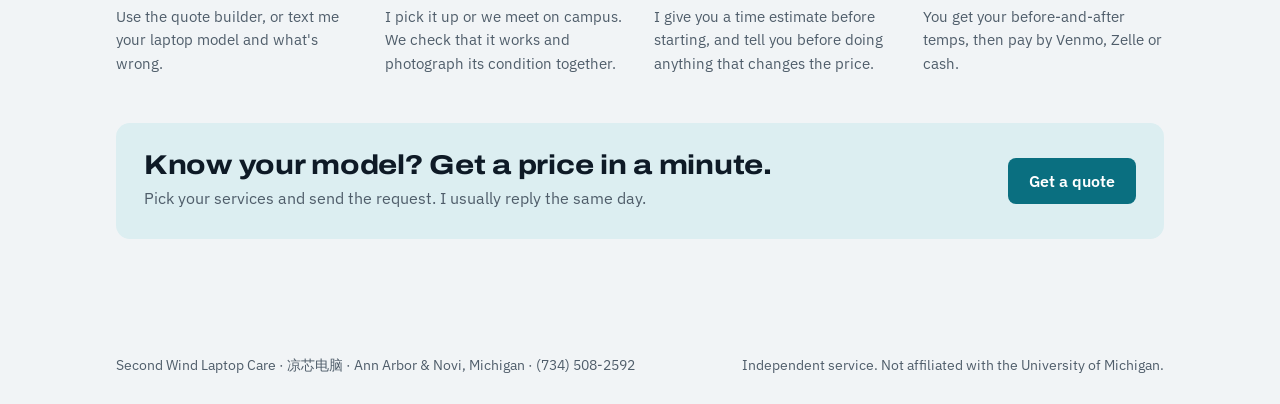
==== commit b8f2cd3f: "Split the site into pages, raise cleaning prices, add compound and parts choices The single long pag" ====
--- a/index.html
+++ b/index.html
@@ -2,241 +2,18 @@
 <html lang="en">
 <head>
 <meta charset="utf-8">
-<meta name="viewport" content="width=device-width, initial-scale=1">
+<meta name="viewport" content="width=device-width, initial-scale=1, viewport-fit=cover">
 <title>Second Wind Laptop Care</title>
-<meta name="description" content="Laptop cleaning, repair and upgrades in Ann Arbor and Novi, Michigan. Free pickup nearby, before-and-after temperature tests, English and Chinese.">
+<meta name="description" content="Laptop and PC cleaning, repair and upgrades in Ann Arbor and Novi, Michigan. Free pickup nearby, before-and-after temperature tests, English and Chinese.">
 <link rel="preconnect" href="https://fonts.googleapis.com">
 <link rel="preconnect" href="https://fonts.gstatic.com" crossorigin>
 <link rel="stylesheet" href="https://fonts.googleapis.com/css2?family=Archivo:wdth,wght@62..125,100..900&family=IBM+Plex+Mono:wght@400;500&family=IBM+Plex+Sans:wght@400;500;600&display=swap">
-<style>
-/* Layout: a repair-bench work order. Thermal readout hero, price list with leaders, quote builder, numbered hand-off steps, FAQ, contact. */
-:root{
-  --bg:#F1F4F6; --surface:#FFFFFF; --ink:#0E1A26; --muted:#4F5D6A; --line:#D3DBE1;
-  --cool:#0A6F80; --cool-soft:#DCEEF1; --on-cool:#FFFFFF;
-  --warm:#D99A0B; --heat:#C9430C; --heat-soft:#FBE5DA;
-  --display:"Archivo","Helvetica Neue",Arial,"PingFang SC","Microsoft YaHei",sans-serif;
-  --body:"IBM Plex Sans",system-ui,-apple-system,"Segoe UI","PingFang SC","Microsoft YaHei",sans-serif;
-  --mono:"IBM Plex Mono",ui-monospace,Menlo,Consolas,monospace;
-}
-@media (prefers-color-scheme: dark){
-  :root:not([data-theme="light"]){
-    --bg:#0B131A; --surface:#121D26; --ink:#E4ECF1; --muted:#97A7B4; --line:#24323E;
-    --cool:#4FC2D2; --cool-soft:#11303A; --on-cool:#05232B;
-    --warm:#F2B84B; --heat:#FF8A4C; --heat-soft:#3A2016;
-    color-scheme:dark;
-  }
-}
-:root[data-theme="dark"]{
-  --bg:#0B131A; --surface:#121D26; --ink:#E4ECF1; --muted:#97A7B4; --line:#24323E;
-  --cool:#4FC2D2; --cool-soft:#11303A; --on-cool:#05232B;
-  --warm:#F2B84B; --heat:#FF8A4C; --heat-soft:#3A2016;
-  color-scheme:dark;
-}
-
-*{box-sizing:border-box}
-[hidden]{display:none!important}
-html{scroll-behavior:smooth}
-body{margin:0}
-img{max-width:100%}
-body{background:var(--bg);color:var(--ink);font-family:var(--body);font-size:16px;line-height:1.55;-webkit-font-smoothing:antialiased}
-a{color:var(--cool)}
-:focus-visible{outline:2px solid var(--cool);outline-offset:3px;border-radius:4px}
-
-/* language switch */
-.zh{display:none}
-:root[data-lang="zh"] .en{display:none}
-:root[data-lang="zh"] .zh{display:revert}
-
-.wrap{max-width:1080px;margin:0 auto;padding-left:max(16px,env(safe-area-inset-left,0px));padding-right:max(16px,env(safe-area-inset-right,0px))}
-.band{padding-block:clamp(48px,7vw,88px)}
-.band + .band{border-top:1px solid var(--line)}
-
-h1,h2,h3{font-family:var(--display);font-stretch:116%;line-height:1.05;margin:0;text-wrap:balance}
-h1{font-size:clamp(2.25rem,5.6vw,3.75rem);font-weight:800;letter-spacing:-.015em}
-h2{font-size:clamp(1.7rem,3.6vw,2.4rem);font-weight:750;letter-spacing:-.01em}
-h3{font-size:1.05rem;font-weight:700;font-stretch:108%;line-height:1.2}
-p{margin:0}
-.label{font-family:var(--mono);font-size:.74rem;letter-spacing:.09em;text-transform:uppercase;color:var(--muted)}
-.section-head{display:grid;gap:12px;max-width:62ch;margin-bottom:clamp(28px,4vw,44px)}
-.section-head p{color:var(--muted)}
-.num{font-family:var(--mono);font-variant-numeric:tabular-nums}
-
-/* buttons */
-.btn,.ghost{display:inline-flex;align-items:center;justify-content:center;gap:8px;font:600 .95rem/1 var(--body);text-decoration:none;border-radius:8px;padding:11px 16px;cursor:pointer;border:1.5px solid transparent;transition:transform .15s ease,background-color .15s ease}
-.btn{background:var(--cool);color:var(--on-cool)}
-.btn:hover{transform:translateY(-1px)}
-.ghost{background:transparent;color:var(--ink);border-color:var(--line)}
-.ghost:hover{border-color:var(--cool);color:var(--cool)}
-.big{padding:14px 20px;font-size:1rem}
-
-/* header */
-.top{padding-block:14px;border-bottom:1px solid var(--line);background:var(--bg)}
-.top-row{display:flex;align-items:center;justify-content:space-between;gap:12px;flex-wrap:wrap}
-.brand{display:flex;align-items:center;gap:10px;color:var(--ink);text-decoration:none}
-.brand svg{color:var(--cool);flex:none}
-.brand-name{font-family:var(--display);font-stretch:118%;font-weight:800;font-size:1.12rem;letter-spacing:-.01em;line-height:1.1}
-.brand-name small{display:block;font-family:var(--mono);font-stretch:100%;font-weight:400;font-size:.68rem;letter-spacing:.1em;text-transform:uppercase;color:var(--muted)}
-.top-actions{display:flex;gap:8px;align-items:center}
-.top-actions .ghost,.top-actions .btn{padding:9px 13px;font-size:.88rem}
-
-/* hero */
-.hero-grid{display:grid;grid-template-columns:minmax(0,1.25fr) minmax(0,1fr);gap:clamp(32px,5vw,64px);align-items:center}
-.hero-copy{display:grid;gap:22px;min-width:0}
-.hero-copy .lede{font-size:1.12rem;color:var(--muted);max-width:52ch}
-.cta-row{display:flex;gap:12px;flex-wrap:wrap}
-.trust{list-style:none;margin:6px 0 0;padding:0;display:grid;grid-template-columns:repeat(2,minmax(0,1fr));gap:10px 20px}
-.trust li{display:flex;gap:10px;align-items:baseline;font-size:.95rem}
-.trust li::before{content:"";flex:none;width:8px;height:8px;border-radius:2px;background:var(--cool);transform:translateY(-1px)}
-
-.readout{background:var(--surface);border:1px solid var(--line);border-radius:14px;padding:22px;display:grid;gap:18px;min-width:0}
-.ro-head{display:flex;justify-content:space-between;align-items:center;gap:8px}
-.tag{font-family:var(--mono);font-size:.68rem;letter-spacing:.1em;border:1px solid var(--line);border-radius:999px;padding:3px 8px;color:var(--muted)}
-.ro-row{display:grid;gap:8px}
-.ro-top{display:flex;justify-content:space-between;align-items:baseline}
-.ro-temp{font-family:var(--mono);font-variant-numeric:tabular-nums;font-size:2.1rem;font-weight:500;line-height:1}
-.ro-temp.hot{color:var(--heat)}
-.ro-temp.cold{color:var(--cool)}
-.ro-temp sup{font-size:.9rem;vertical-align:top;margin-left:2px}
-.track{height:12px;border-radius:999px;background:var(--bg);border:1px solid var(--line);overflow:hidden}
-.fill{height:100%;border-radius:999px}
-.fill.hot{width:88%;background:linear-gradient(90deg,var(--cool),var(--warm) 55%,var(--heat))}
-.fill.cold{width:58.7%;background:var(--cool)}
-.ro-scale{display:flex;justify-content:space-between;font-family:var(--mono);font-size:.72rem;color:var(--muted);margin-top:-8px}
-.ro-delta{display:flex;align-items:center;justify-content:space-between;gap:12px;border-top:1px dashed var(--line);padding-top:14px}
-.ro-delta strong{font-family:var(--mono);font-size:1.3rem;font-weight:500;color:var(--cool)}
-.ro-cap{font-size:.86rem;color:var(--muted)}
-
-/* services */
-.svc-groups{display:grid;grid-template-columns:repeat(2,minmax(0,1fr));gap:clamp(28px,4vw,48px) clamp(28px,5vw,64px)}
-.svc-group{display:grid;gap:4px;min-width:0;align-content:start}
-.svc-group h3{padding-bottom:10px;border-bottom:2px solid var(--ink);margin-bottom:4px}
-.svc{display:grid;grid-template-columns:minmax(0,1fr) auto;gap:2px 14px;padding-block:12px;border-bottom:1px solid var(--line)}
-.svc-name{font-weight:600;display:flex;align-items:baseline;gap:8px;min-width:0}
-.svc-name::after{content:"";flex:1;border-bottom:1px dotted var(--line);transform:translateY(-4px);min-width:16px}
-.svc-price{font-family:var(--mono);font-variant-numeric:tabular-nums;font-weight:500;white-space:nowrap;text-align:right}
-.svc-price small{display:block;font-size:.7rem;color:var(--muted);font-weight:400}
-.svc-note{grid-column:1/-1;font-size:.88rem;color:var(--muted)}
-.fine{margin-top:clamp(28px,4vw,40px);display:grid;grid-template-columns:repeat(3,minmax(0,1fr));gap:16px}
-.fine div{background:var(--surface);border:1px solid var(--line);border-radius:10px;padding:16px;display:grid;gap:4px}
-.fine strong{font-size:.95rem}
-.fine span{font-size:.88rem;color:var(--muted)}
-
-/* quote builder */
-.quote-grid{display:grid;grid-template-columns:minmax(0,1.15fr) minmax(0,1fr);gap:clamp(24px,4vw,48px);align-items:start}
-.q-list{display:grid;gap:6px;margin:0;padding:0;border:0}
-.q-list legend{margin-bottom:10px}
-.q-item{display:grid;grid-template-columns:auto minmax(0,1fr) auto;gap:12px;align-items:center;padding:11px 14px;border:1px solid var(--line);border-radius:10px;background:var(--surface);cursor:pointer;transition:border-color .15s ease,background-color .15s ease}
-.q-item:hover{border-color:var(--cool)}
-.q-item:has(input:checked){border-color:var(--cool);background:var(--cool-soft)}
-.q-item input{width:18px;height:18px;accent-color:var(--cool);margin:0}
-.q-item .num{font-size:.9rem;white-space:nowrap}
-.q-fields{display:grid;grid-template-columns:repeat(auto-fit,minmax(170px,1fr));gap:12px;margin-top:18px}
-.field{display:grid;gap:6px;min-width:0}
-.field input,.field select{font:inherit;font-size:.95rem;color:var(--ink);background:var(--surface);border:1px solid var(--line);border-radius:8px;padding:10px 12px;width:100%}
-.summary{background:var(--surface);border:1px solid var(--line);border-radius:14px;padding:22px;display:grid;gap:16px;min-width:0}
-.total{display:flex;align-items:baseline;justify-content:space-between;gap:12px;flex-wrap:wrap}
-.total .num{font-size:2.2rem;font-weight:500;line-height:1}
-.total .parts{font-size:.9rem;color:var(--muted)}
-.msg{font-family:var(--mono);font-size:.84rem;line-height:1.5;white-space:pre-wrap;background:var(--bg);border:1px solid var(--line);border-radius:8px;padding:14px;width:100%;min-height:9.5em;resize:vertical;color:var(--ink)}
-.copy-row{display:flex;gap:12px;align-items:center;flex-wrap:wrap}
-.status{font-size:.88rem;color:var(--cool)}
-.summary .hint{font-size:.86rem;color:var(--muted)}
-
-/* steps */
-.steps{list-style:none;margin:0;padding:0;display:grid;grid-template-columns:repeat(4,minmax(0,1fr));gap:clamp(16px,3vw,28px);counter-reset:step}
-.steps li{display:grid;gap:10px;align-content:start;counter-increment:step;min-width:0}
-.steps li::before{content:counter(step,decimal-leading-zero);font-family:var(--mono);font-size:.8rem;color:var(--cool);border-top:2px solid var(--cool);padding-top:10px}
-.steps p{color:var(--muted);font-size:.95rem}
-.mailin{margin-top:clamp(28px,4vw,40px);display:flex;gap:14px;align-items:baseline;flex-wrap:wrap;padding:16px 18px;border:1px dashed var(--line);border-radius:10px}
-.mailin p{color:var(--muted);font-size:.95rem;min-width:0;flex:1 1 280px}
-
-/* about + faq */
-.split{display:grid;grid-template-columns:minmax(0,1fr) minmax(0,1.2fr);gap:clamp(32px,5vw,64px);align-items:start}
-.about{display:grid;gap:16px;max-width:60ch}
-.about p{color:var(--muted)}
-.about p:first-of-type{color:var(--ink);font-size:1.08rem}
-.faq{display:grid}
-.faq details{border-bottom:1px solid var(--line);padding-block:14px}
-.faq details:first-child{border-top:1px solid var(--line)}
-.faq summary{cursor:pointer;font-weight:600;list-style:none;display:flex;justify-content:space-between;gap:16px}
-.faq summary::-webkit-details-marker{display:none}
-.faq summary::after{content:"+";font-family:var(--mono);color:var(--cool);flex:none}
-.faq details[open] summary::after{content:"\2013"}
-.faq details p{color:var(--muted);margin-top:8px;max-width:62ch}
-
-/* contact */
-.contact{background:var(--cool-soft)}
-.contact-grid{display:grid;grid-template-columns:repeat(auto-fit,minmax(200px,1fr));gap:16px}
-.c-card{background:var(--surface);border:1px solid var(--line);border-radius:12px;padding:18px;display:grid;gap:10px;align-content:start;min-width:0}
-.c-value{font-family:var(--mono);font-size:1.02rem;user-select:all;overflow-wrap:anywhere}
-.c-value.pending{color:var(--muted);font-style:italic;user-select:auto}
-.c-card .ghost{justify-self:start;padding:8px 12px;font-size:.85rem}
-.foot{padding-block:28px;font-size:.85rem;color:var(--muted)}
-.foot .wrap{display:flex;justify-content:space-between;gap:12px;flex-wrap:wrap}
-
-/* device types */
-.sr{position:absolute;width:1px;height:1px;overflow:hidden;clip:rect(0 0 0 0);white-space:nowrap}
-.tiers{display:grid;grid-template-columns:repeat(4,minmax(0,1fr));gap:12px;margin:0;padding:0;border:0;position:relative}
-.tier{display:grid;gap:8px;align-content:start;padding:16px;border:1px solid var(--line);border-radius:12px;background:var(--surface);cursor:pointer;min-width:0;transition:border-color .15s ease,background-color .15s ease}
-.tier:hover{border-color:var(--cool)}
-.tier:has(input:checked){border-color:var(--cool);background:var(--cool-soft);box-shadow:inset 0 0 0 1px var(--cool)}
-.tier-top{display:flex;align-items:center;gap:10px}
-.tier input{width:18px;height:18px;margin:0;accent-color:var(--cool);flex:none}
-.tier strong{font-family:var(--display);font-stretch:108%;font-size:1.02rem;line-height:1.2}
-.tier p{font-size:.9rem;color:var(--muted)}
-.tier .ex{font-family:var(--mono);font-size:.72rem;line-height:1.5}
-.tier .from{font-family:var(--mono);font-variant-numeric:tabular-nums;font-size:.82rem;color:var(--ink);border-top:1px dashed var(--line);padding-top:8px;margin-top:auto}
-.finder{margin-top:24px;display:grid;grid-template-columns:minmax(0,1.1fr) minmax(0,1fr);gap:16px 32px;align-items:start}
-.finder-main{display:grid;gap:10px;min-width:0}
-.finder .field input{font-size:1rem;padding:12px 14px}
-.ai-row{display:flex;gap:8px;flex-wrap:wrap}
-.ai-row input{flex:1 1 220px;min-width:0;font:inherit;font-size:1rem;color:var(--ink);background:var(--surface);border:1px solid var(--line);border-radius:8px;padding:12px 14px}
-.ai-row .btn{flex:none}
-.ai-row .btn:disabled{opacity:.6;cursor:wait;transform:none}
-.dev-result{font-size:.95rem;min-height:1.5em}
-.dev-result small{display:block;margin-top:4px;font-size:.85rem;color:var(--muted)}
-.dev-result.hit{color:var(--cool)}
-.dev-result.miss{color:var(--muted)}
-.dev-result.no{color:var(--heat)}
-.howto,.compare{min-width:0}
-.howto summary,.compare summary{cursor:pointer;font-weight:600;color:var(--cool)}
-.howto ol{margin:10px 0 0;padding-left:1.3em;display:grid;gap:8px;color:var(--muted);font-size:.92rem}
-.howto b{color:var(--ink);font-weight:600}
-.tier-now{display:flex;gap:10px 14px;align-items:baseline;flex-wrap:wrap;margin-bottom:24px;padding:12px 16px;border:1px solid var(--line);border-radius:10px;background:var(--surface)}
-.tier-now strong{font-family:var(--display);font-stretch:108%;font-size:1.05rem}
-.tier-note{margin-top:18px;font-size:.9rem;color:var(--muted)}
-.tier-note:empty{display:none}
-.compare{margin-top:28px}
-.table-wrap{overflow-x:auto;margin-top:14px;border:1px solid var(--line);border-radius:10px;background:var(--surface)}
-table.cmp{border-collapse:collapse;width:100%;min-width:600px;font-size:.9rem}
-.cmp th,.cmp td{padding:10px 12px;border-bottom:1px solid var(--line);text-align:right;white-space:nowrap}
-.cmp th:first-child,.cmp td:first-child{text-align:left;white-space:normal}
-.cmp thead th{font-family:var(--mono);font-size:.7rem;letter-spacing:.06em;text-transform:uppercase;color:var(--muted);font-weight:500;vertical-align:bottom}
-.cmp td{font-family:var(--mono);font-variant-numeric:tabular-nums}
-.cmp td:first-child{font-family:var(--body)}
-.cmp td:first-child small{color:var(--muted);margin-left:6px}
-.cmp .on{background:var(--cool-soft);color:var(--ink)}
-.cmp tbody tr:last-child td{border-bottom:0}
-.compare .hint{margin-top:10px;font-size:.86rem;color:var(--muted)}
-.q-item.off{opacity:.5;cursor:not-allowed}
-.q-item.off:hover{border-color:var(--line)}
-
-@media (max-width:860px){
-  .hero-grid,.quote-grid,.split,.finder{grid-template-columns:minmax(0,1fr)}
-  .steps,.tiers{grid-template-columns:repeat(2,minmax(0,1fr))}
-  .fine{grid-template-columns:minmax(0,1fr)}
-}
-@media (max-width:620px){
-  .svc-groups,.trust,.steps,.tiers{grid-template-columns:minmax(0,1fr)}
-  .top-actions .btn{display:none}
-}
-@media (prefers-reduced-motion:reduce){*{transition:none!important}}
-</style>
+<link rel="stylesheet" href="assets/site.css">
 </head>
-<body>
-<header class="top" id="top">
+<body data-page="home">
+<header class="top">
   <div class="wrap top-row">
-    <a class="brand" href="#top" aria-label="Second Wind Laptop Care">
+    <a class="brand" href="index.html" aria-label="Second Wind Laptop Care, home">
       <svg viewBox="0 0 32 32" width="30" height="30" aria-hidden="true">
         <circle cx="16" cy="16" r="14.5" fill="none" stroke="currentColor" stroke-width="2"/>
         <g fill="currentColor">
@@ -248,23 +25,27 @@
       </svg>
       <span class="brand-name"><span class="en">Second Wind</span><span class="zh">凉芯电脑</span><small><span class="en">Laptop Care</span><span class="zh">Second Wind Laptop Care</span></small></span>
     </a>
-    <div class="top-actions">
-      <button class="ghost" id="langBtn" type="button" aria-label="Switch language / 切换语言">中文</button>
-      <a class="btn" href="#quote"><span class="en">Get a quote</span><span class="zh">获取报价</span></a>
-    </div>
+    <nav class="nav" aria-label="Main">
+      <a href="index.html" data-page="home"><span class="en">Home</span><span class="zh">首页</span></a>
+      <a href="prices.html" data-page="prices"><span class="en">Prices</span><span class="zh">价格</span></a>
+      <a class="nav-cta" href="quote.html" data-page="quote"><span class="en">Get a quote</span><span class="zh">获取报价</span></a>
+      <a href="about.html" data-page="about"><span class="en">About</span><span class="zh">关于</span></a>
+      <a href="contact.html" data-page="contact"><span class="en">Contact</span><span class="zh">联系</span></a>
+    </nav>
+    <button class="ghost lang" id="langBtn" type="button" aria-label="Switch language / 切换语言">中文</button>
   </div>
 </header>
 
 <main>
-  <section class="band hero">
+<section class="band hero">
     <div class="wrap hero-grid">
       <div class="hero-copy">
         <p class="label"><span class="en">Laptop cleaning, repair &amp; upgrades · Ann Arbor &amp; Novi</span><span class="zh">笔记本清灰 · 维修 · 升级 · 安娜堡 &amp; Novi</span></p>
         <h1><span class="en">Hot, loud or slow? Give your laptop a second wind.</span><span class="zh">发烫、风扇吵、卡顿？让你的电脑重新凉下来。</span></h1>
         <p class="lede"><span class="en">I clean, repair and upgrade everyday laptops, gaming laptops and desktop PCs, with free pickup nearby. Every cleaning comes with a before-and-after temperature test, so you can see exactly what changed.</span><span class="zh">普通笔记本、游戏本和台式机的清灰、维修和升级，附近免费上门取送。每次清灰都会做前后温度对比测试，效果一目了然。</span></p>
         <div class="cta-row">
-          <a class="btn big" href="#quote"><span class="en">Build a quote</span><span class="zh">在线估价</span></a>
-          <a class="ghost big" href="#services"><span class="en">See prices</span><span class="zh">查看价格</span></a>
+          <a class="btn big" href="quote.html"><span class="en">Get a quote</span><span class="zh">在线估价</span></a>
+          <a class="ghost big" href="prices.html"><span class="en">See prices</span><span class="zh">查看价格</span></a>
         </div>
         <ul class="trust">
           <li><span class="en">Free pickup within 10 miles</span><span class="zh">10 英里内免费取送</span></li>
@@ -297,650 +78,61 @@
     </div>
   </section>
 
-  <section class="band" id="device">
+  <section class="band">
     <div class="wrap">
       <div class="section-head">
-        <p class="label"><span class="en">Your computer</span><span class="zh">你的电脑</span></p>
-        <h2><span class="en">Prices depend on how hard your computer is to open</span><span class="zh">价格按拆装难度分档</span></h2>
-        <p><span class="en">Gaming laptops have more screws, two fans and more heatpipes to clean. Some high-end models are packed tight or ship with liquid metal. Pick your type, or type your model and the page sorts it for you.</span><span class="zh">游戏本螺丝更多、双风扇、热管更多；部分高端机型结构紧凑或出厂使用液金。选择你的电脑类型，或者输入型号自动识别。</span></p>
+        <p class="label"><span class="en">What I fix</span><span class="zh">服务内容</span></p>
+        <h2><span class="en">Most computers don't need replacing</span><span class="zh">大多数电脑其实不用换新</span></h2>
       </div>
-      <fieldset class="tiers" id="tierList">
-        <legend class="sr">Device type</legend>
-      </fieldset>
-      <div class="finder">
-        <div class="finder-main">
-          <label class="field" for="devModel">
-            <span class="label"><span class="en">Not sure? Type your brand and model</span><span class="zh">不确定？输入品牌和型号</span></span>
-          </label>
-          <div class="ai-row">
-            <input id="devModel" type="text" autocomplete="off" placeholder="e.g. Alienware m16 R1, Legion 5, Inspiron 15">
-            <button class="btn" id="aiBtn" type="button" hidden><span class="en">Check with AI</span><span class="zh">AI 识别</span></button>
-          </div>
-          <p class="dev-result" id="devResult" role="status"></p>
-        </div>
-        <details class="howto">
-          <summary><span class="en">How do I find my model?</span><span class="zh">怎么查看电脑型号？</span></summary>
-          <ol>
-            <li><span class="en">Press the Windows key, type <b>System Information</b> (or <b>msinfo32</b>) and open it.</span><span class="zh">按 Windows 键，搜索 <b>系统信息</b>（或 <b>msinfo32</b>）并打开。</span></li>
-            <li><span class="en"><b>System Model</b> is your computer's model. <b>BaseBoard Product</b> is the motherboard model.</span><span class="zh"><b>系统型号</b> 就是电脑型号，<b>主板产品</b> 是主板型号。</span></li>
-            <li><span class="en">Or check the sticker on the bottom of the laptop, or the box it came in.</span><span class="zh">也可以看笔记本底部的标签或包装盒。</span></li>
-            <li><span class="en">Desktops: check the label on the case. For a custom build, send me the motherboard model.</span><span class="zh">台式机看机箱上的标签；组装机请发主板型号。</span></li>
-          </ol>
-        </details>
+      <div class="fix-grid">
+        <a class="fix" href="prices.html">
+          <h3><span class="en">Running hot or loud</span><span class="zh">发烫、噪音大</span></h3>
+          <p><span class="en">Deep cleaning with the thermal compound you choose, plus fan replacement. Before-and-after temps included.</span><span class="zh">深度清灰、导热材料可自选，也可以更换风扇，附前后温度对比。</span></p>
+          <span class="from" data-from="clean"></span>
+        </a>
+        <a class="fix" href="prices.html">
+          <h3><span class="en">Repairs and upgrades</span><span class="zh">维修和升级</span></h3>
+          <p><span class="en">Batteries, screens, keyboards, RAM and SSDs. I'll recommend parts that fit your model and budget.</span><span class="zh">电池、屏幕、键盘、内存和固态。我会按你的机型和预算推荐配件。</span></p>
+          <span class="from" data-from="ram,clone,wifi,fan,battery,screen,keyboard,speaker,port"></span>
+        </a>
+        <a class="fix" href="prices.html">
+          <h3><span class="en">Software</span><span class="zh">系统软件</span></h3>
+          <p><span class="en">Windows reinstalls, tune-ups and malware removal.</span><span class="zh">重装系统、优化和清除病毒。</span></p>
+          <span class="from" data-from="windows,malware"></span>
+        </a>
       </div>
     </div>
   </section>
 
-  <section class="band" id="services">
-    <div class="wrap">
-      <div class="section-head">
-        <p class="label"><span class="en">Price list</span><span class="zh">价格表</span></p>
-        <h2><span class="en">Clear prices, labor plus parts</span><span class="zh">价格透明：人工费 + 配件费</span></h2>
-        <p><span class="en">Prices below are my labor. Parts are billed at cost, and I quote them before ordering anything.</span><span class="zh">以下是人工费。配件按成本价收取，下单前会先报价确认。</span></p>
-      </div>
-      <p class="tier-now"><span class="label"><span class="en">Showing prices for</span><span class="zh">当前价格档</span></span><strong id="tierNow"></strong><a href="#device"><span class="en">Change type</span><span class="zh">更改类型</span></a></p>
-      <div class="svc-groups" id="svcGroups"></div>
-      <p class="tier-note" id="tierNote"></p>
-      <div class="fine">
-        <div><strong><span class="en">Diagnosis</span><span class="zh">检测</span></strong><span><span class="en">Free if I do the repair, $20 if not.</span><span class="zh">维修则免费，不修收 $20。</span></span></div>
-        <div><strong><span class="en">Parts deposit</span><span class="zh">配件定金</span></strong><span><span class="en">Paid before I order a part, credited to your bill.</span><span class="zh">订配件前先付定金，最后从总价中扣除。</span></span></div>
-        <div><strong><span class="en">Pickup &amp; drop-off</span><span class="zh">上门取送</span></strong><span><span class="en">Free within 10 miles, or meet on campus.</span><span class="zh">10 英里内免费，也可以在校园见面交接。</span></span></div>
-      </div>
-      <details class="compare">
-        <summary><span class="en">Compare prices across all device types</span><span class="zh">对比所有类型的价格</span></summary>
-        <div class="table-wrap"><table class="cmp" id="cmpTable"></table></div>
-        <p class="hint"><span class="en">Labor prices in USD. “—” means not offered for that type.</span><span class="zh">以上为人工费（美元）。“—” 表示该类型不提供此服务。</span></p>
-      </details>
-    </div>
-  </section>
-
-  <section class="band" id="quote">
-    <div class="wrap">
-      <div class="section-head">
-        <p class="label"><span class="en">Quote builder</span><span class="zh">在线估价</span></p>
-        <h2><span class="en">Pick what you need, then send me the message</span><span class="zh">选好服务，把信息发给我</span></h2>
-        <p><span class="en">Choose services and add your laptop model. Copy the message and text it to me, and I'll confirm the final price.</span><span class="zh">勾选需要的服务并填写电脑型号，复制下面的信息发给我，我会确认最终价格。</span></p>
-      </div>
-      <div class="quote-grid">
-        <div>
-          <fieldset class="q-list" id="qList">
-            <legend class="label"><span class="en">Services</span><span class="zh">服务项目</span></legend>
-          </fieldset>
-          <div class="q-fields">
-            <label class="field" for="qTier">
-              <span class="label"><span class="en">Device type</span><span class="zh">电脑类型</span></span>
-              <select id="qTier"></select>
-            </label>
-            <label class="field" for="qModel">
-              <span class="label"><span class="en">Model</span><span class="zh">型号</span></span>
-              <input id="qModel" type="text" autocomplete="off" placeholder="e.g. Lenovo Legion 5 Pro">
-            </label>
-            <label class="field" for="qHandoff">
-              <span class="label"><span class="en">Hand-off</span><span class="zh">交接方式</span></span>
-              <select id="qHandoff"></select>
-            </label>
-          </div>
-        </div>
-        <div class="summary" aria-live="polite">
-          <div class="total">
-            <span class="label"><span class="en">Estimated labor</span><span class="zh">预估人工费</span></span>
-            <span><span class="num" id="qTotal">$60</span> <span class="parts" id="qParts"></span></span>
-          </div>
-          <label class="field" for="qMsg">
-            <span class="label"><span class="en">Your message</span><span class="zh">要发送的信息</span></span>
-            <textarea class="msg" id="qMsg" readonly></textarea>
-          </label>
-          <div class="copy-row">
-            <a class="btn" id="sendForm" href="#contact" target="_blank" rel="noopener" hidden><span class="en">Send this request</span><span class="zh">发送报价申请</span></a>
-            <button class="ghost" type="button" id="copyMsg"><span class="en">Copy message</span><span class="zh">复制信息</span></button>
-            <span class="status" id="copyStatus" role="status"></span>
-          </div>
-          <p class="hint"><span class="en">“Send this request” opens a short form with your choices already filled in. You can also copy the message and text or WeChat me.</span><span class="zh">点“发送报价申请”会打开已预填好的表单；也可以复制信息，通过短信或微信发给我。</span></p>
-        </div>
-      </div>
-    </div>
-  </section>
-
-  <section class="band" id="how">
+  <section class="band">
     <div class="wrap">
       <div class="section-head">
         <p class="label"><span class="en">How it works</span><span class="zh">服务流程</span></p>
         <h2><span class="en">From quote to cooler laptop</span><span class="zh">从报价到修好</span></h2>
       </div>
       <ol class="steps">
-        <li><h3><span class="en">Get a quote</span><span class="zh">获取报价</span></h3><p><span class="en">Use the quote builder, or text me your laptop model and what's wrong.</span><span class="zh">用上面的估价工具，或直接把电脑型号和问题发给我。</span></p></li>
+        <li><h3><span class="en">Get a quote</span><span class="zh">获取报价</span></h3><p><span class="en">Use the quote builder, or text me your laptop model and what's wrong.</span><span class="zh">用在线估价工具，或直接把电脑型号和问题发给我。</span></p></li>
         <li><h3><span class="en">Hand it off</span><span class="zh">交接电脑</span></h3><p><span class="en">I pick it up or we meet on campus. We check that it works and photograph its condition together.</span><span class="zh">我上门取件或校园见面。交接时一起检查功能，并拍照记录外观。</span></p></li>
         <li><h3><span class="en">I fix it</span><span class="zh">维修</span></h3><p><span class="en">I give you a time estimate before starting, and tell you before doing anything that changes the price.</span><span class="zh">开始前告诉你预计时间，任何会改变价格的操作都会先问你。</span></p></li>
         <li><h3><span class="en">Get it back</span><span class="zh">取回电脑</span></h3><p><span class="en">You get your before-and-after temps, then pay by Venmo, Zelle or cash.</span><span class="zh">交付时附上前后温度对比，可以用 Venmo、Zelle 或现金付款。</span></p></li>
       </ol>
-      <div class="mailin">
-        <span class="label"><span class="en">Coming soon</span><span class="zh">即将推出</span></span>
-        <p><span class="en">Mail-in service for customers outside the area. Ship your laptop to me insured, and I ship it back when it's done.</span><span class="zh">外地邮寄维修：把电脑保价寄给我，修好后寄回。</span></p>
+      <div class="cta-band" style="margin-top:clamp(32px,5vw,48px)">
+        <div>
+          <h2><span class="en">Know your model? Get a price in a minute.</span><span class="zh">知道型号？一分钟估价。</span></h2>
+          <p><span class="en">Pick your services and send the request. I usually reply the same day.</span><span class="zh">选好服务并发送申请，一般当天回复。</span></p>
+        </div>
+        <a class="btn big" href="quote.html"><span class="en">Get a quote</span><span class="zh">在线估价</span></a>
       </div>
-    </div>
-  </section>
-
-  <section class="band" id="about">
-    <div class="wrap split">
-      <div class="about">
-        <p class="label"><span class="en">Who's fixing it</span><span class="zh">关于我</span></p>
-        <h2><span class="en">An engineering student with a careful hand</span><span class="zh">认真细心的工科学生</span></h2>
-        <p><span class="en">Hi, I'm Jie. I study electrical and computer engineering at the University of Michigan.</span><span class="zh">你好，我是 Jie，在密歇根大学读电子与计算机工程。</span></p>
-        <p><span class="en">I've been opening up and repairing my own laptops for years, including a full thermal rebuild of a high-end gaming laptop. I've also programmed an industrial robot arm on a factory production line. Most laptops don't need replacing. They need a careful cleaning or one new part, and that's what I do.</span><span class="zh">我自己拆修笔记本很多年了，包括给高端游戏本重新做散热。我也在工厂产线上给工业机械臂写过程序。大多数电脑其实不用换新，只需要认真清理一次或换一个配件，这正是我做的事。</span></p>
-      </div>
-      <div class="faq">
-        <p class="label" style="margin-bottom:12px"><span class="en">Questions</span><span class="zh">常见问题</span></p>
-        <details>
-          <summary><span><span class="en">Do you need my password?</span><span class="zh">需要我的开机密码吗？</span></span></summary>
-          <p><span class="en">No. I test with my own bootable USB drive, so your account stays private. Please back up important files before any repair.</span><span class="zh">不需要。我用自己的启动 U 盘做测试，不会碰你的账户。维修前请备份重要资料。</span></p>
-        </details>
-        <details>
-          <summary><span><span class="en">What if something goes wrong?</span><span class="zh">如果修坏了怎么办？</span></span></summary>
-          <p><span class="en">We check and photograph your laptop together before I start. If I damage something, I repair it or pay for it.</span><span class="zh">开始前我们会一起检查并拍照记录。如果是我造成的损坏，我负责修好或赔偿。</span></p>
-        </details>
-        <details>
-          <summary><span><span class="en">Which computers do you work on?</span><span class="zh">修哪些电脑？</span></span></summary>
-          <p><span class="en">Windows laptops and desktop PCs, from everyday laptops to gaming laptops like Alienware, Lenovo Legion, ASUS ROG, MSI and HP Omen. Harder-to-open models cost more, as shown in the price list. I don't take MacBooks yet.</span><span class="zh">Windows 笔记本和台式机，从普通笔记本到外星人、拯救者、ROG、微星、暗影精灵等游戏本都可以。越难拆的机型价格越高，详见价格表。暂时不修 MacBook。</span></p>
-        </details>
-        <details>
-          <summary><span><span class="en">How do I pay?</span><span class="zh">怎么付款？</span></span></summary>
-          <p><span class="en">After the work is done, by Venmo, Zelle or cash. Jobs that need a part take a deposit before I order it.</span><span class="zh">修好后用 Venmo、Zelle 或现金付款。需要买配件的，订货前先付定金。</span></p>
-        </details>
-        <details>
-          <summary><span><span class="en">Where do you serve?</span><span class="zh">服务范围？</span></span></summary>
-          <p><span class="en">Ann Arbor, Ypsilanti and Novi. Pickup is free within 10 miles, or we can meet on campus.</span><span class="zh">安娜堡、Ypsilanti 和 Novi。10 英里内免费上门，也可以在校园见面。</span></p>
-        </details>
-      </div>
-    </div>
-  </section>
-
-  <section class="band contact" id="contact">
-    <div class="wrap">
-      <div class="section-head">
-        <p class="label"><span class="en">Contact</span><span class="zh">联系我</span></p>
-        <h2><span class="en">Text me, WeChat me, or book online</span><span class="zh">短信、微信或在线预约</span></h2>
-        <p><span class="en">I usually reply the same day.</span><span class="zh">一般当天回复。</span></p>
-      </div>
-      <div class="contact-grid" id="contactGrid"></div>
     </div>
   </section>
 </main>
 
 <footer class="foot">
   <div class="wrap">
-    <span>Second Wind Laptop Care · 凉芯电脑 · Ann Arbor &amp; Novi, Michigan</span>
+    <span>Second Wind Laptop Care · 凉芯电脑 · Ann Arbor &amp; Novi, Michigan · (734) 508-2592</span>
     <span><span class="en">Independent service. Not affiliated with the University of Michigan.</span><span class="zh">个人独立经营，与密歇根大学无关。</span></span>
   </div>
 </footer>
-
-<script>
-/* ================= Edit these to update the site ================= */
-
-const CONTACT = {
-  phone: "(734) 508-2592",
-  email: "swcomputercare@gmail.com",
-  wechat: "RiseeH_",
-  bookingUrl: "https://docs.google.com/forms/d/e/1FAIpQLSc4OVGgXgs89s4YhvGZPiA2_UBAmck2INqif2CLU_XA8pLO5Q/viewform"   // Google Form link
-};
-
-/* Google Form question IDs, used to pre-fill the form from the quote builder. */
-const FORM_FIELDS = {
-  lang: "entry.1667330427",
-  device: "entry.656071590",
-  model: "entry.812607673",
-  services: "entry.127244798",
-  handoff: "entry.1956564436"
-};
-
-/* AI device check. After setting up the Cloudflare Worker (see worker/README.md),
-   paste its address here, e.g. "https://second-wind.yourname.workers.dev".
-   Leave it empty to use only the built-in keyword check. */
-const AI_ENDPOINT = "https://second-wind.swcomputercare.workers.dev";
-
-/* Device types. The price list switches between these. */
-const TIERS = [
-  { id: "std", en: "Standard laptop", zh: "普通笔记本",
-    dEn: "Everyday, school and work laptops. Quick to open, usually one fan.",
-    dZh: "日常、学习和办公笔记本，拆装简单，一般单风扇。",
-    ex: "Dell Inspiron · HP Pavilion · Lenovo IdeaPad / ThinkPad · Acer Aspire · ASUS VivoBook" },
-  { id: "gam", en: "Gaming laptop", zh: "游戏本",
-    dEn: "Two fans, more heatpipes and more screws. Collects more dust.",
-    dZh: "双风扇、热管和螺丝更多，积灰也更多。",
-    ex: "Lenovo Legion / LOQ · ASUS ROG Strix / TUF · Acer Nitro / Predator · HP Omen / Victus · MSI · Dell G15" },
-  { id: "pre", en: "High-end or hard to open", zh: "高端 / 难拆机型",
-    dEn: "Tight builds, glued parts or factory liquid metal. Takes extra time and care.",
-    dZh: "结构紧凑、部分部件粘胶或出厂液金，需要更多时间和细心。",
-    ex: "Alienware · Razer Blade · ROG Zephyrus / Scar · MSI Stealth / Raider / Titan · Dell XPS · Surface" },
-  { id: "pc", en: "Desktop PC", zh: "台式机",
-    dEn: "Towers and custom builds. Easy to open, but no battery or screen work.",
-    dZh: "台式主机和组装机，拆装方便，不涉及电池和屏幕。",
-    ex: "Custom builds · Prebuilt gaming PCs · Office towers" }
-];
-
-const TIER_NOTES = {
-  pre: { en: "Some high-end models ship with liquid metal instead of thermal paste. I open and check those first, and confirm the price before starting.",
-         zh: "部分高端机型出厂使用液金而不是硅脂。这类机器我会先拆开检查，开工前再确认价格。" },
-  pc:  { en: "Desktop prices cover standard tower cases. Small-form-factor and custom water-cooled builds are quoted first.",
-         zh: "台式机价格适用于标准机箱。ITX 小机箱和分体水冷需要先报价。" }
-};
-
-const GROUPS = [
-  { id: "cool",  en: "Cleaning & cooling", zh: "清灰散热" },
-  { id: "up",    en: "Upgrades",           zh: "升级" },
-  { id: "parts", en: "Part replacement",   zh: "更换配件" },
-  { id: "soft",  en: "Software",           zh: "系统软件" }
-];
-
-/* Labor price in USD for each device type: std / gam / pre / pc.
-   null = not offered for that type. parts: true adds "+ parts". */
-const SERVICES = [
-  { id: "clean", g: "cool", parts: false, p: { std: 50, gam: 70, pre: 95, pc: 50 },
-    en: "Deep clean + thermal paste", zh: "深度清灰 + 换硅脂",
-    nEn: "Fans, heatsinks and vents, with a before-and-after temp test.", nZh: "清理风扇、散热片和出风口，附前后温度测试。" },
-  { id: "ptm", g: "cool", parts: false, p: { std: 65, gam: 85, pre: 110, pc: null },
-    en: "Deep clean + PTM pads", zh: "深度清灰 + 换相变片",
-    nEn: "Lasts longer than paste. Best for gaming laptops.", nZh: "比硅脂更耐用，适合游戏本。" },
-  { id: "gpu", g: "cool", parts: false, p: { std: null, gam: null, pre: null, pc: 60 },
-    en: "GPU deep clean + repaste", zh: "显卡清灰 + 换硅脂",
-    nEn: "Graphics card fans and heatsink. New thermal pads billed at cost if needed.", nZh: "清理显卡风扇和散热器，如需更换导热垫按成本另计。" },
-  { id: "fan", g: "cool", parts: true, p: { std: 35, gam: 45, pre: 60, pc: 25 },
-    en: "Fan replacement", zh: "更换风扇",
-    nEn: "For grinding, rattling or dead fans.", nZh: "风扇异响、摩擦或不转。" },
-  { id: "ram", g: "up", parts: true, p: { std: 25, gam: 30, pre: 40, pc: 20 },
-    en: "RAM or SSD install", zh: "加内存 / 装固态",
-    nEn: "Bring your own part, or I can source one.", nZh: "可以自带配件，也可以帮你买。" },
-  { id: "clone", g: "up", parts: true, p: { std: 45, gam: 50, pre: 60, pc: 40 },
-    en: "SSD upgrade with full clone", zh: "换固态 + 完整迁移",
-    nEn: "Keeps all your files, apps and settings.", nZh: "系统、软件和资料原样保留。" },
-  { id: "wifi", g: "up", parts: true, p: { std: 25, gam: 30, pre: 45, pc: 20 },
-    en: "Wi-Fi card upgrade", zh: "升级无线网卡",
-    nEn: "I check compatibility with your model first.", nZh: "先确认和你的机型兼容。" },
-  { id: "build", g: "up", parts: false, p: { std: null, gam: null, pre: null, pc: 120 },
-    en: "PC build from your parts", zh: "代装机（自备配件）",
-    nEn: "Assembly, cable management, BIOS setup and a stress test.", nZh: "组装、理线、BIOS 设置和稳定性测试。" },
-  { id: "battery", g: "parts", parts: true, p: { std: 35, gam: 45, pre: 60, pc: null },
-    en: "Battery replacement", zh: "更换电池",
-    nEn: "OEM or reputable brands only.", nZh: "只用原厂或可靠品牌。" },
-  { id: "screen", g: "parts", parts: true, p: { std: 55, gam: 65, pre: 85, pc: null },
-    en: "Screen replacement", zh: "更换屏幕",
-    nEn: "Matched to your exact panel part number.", nZh: "按原屏型号精确匹配。" },
-  { id: "keyboard", g: "parts", parts: true, p: { std: 45, gam: 60, pre: 80, pc: null },
-    en: "Keyboard replacement", zh: "更换键盘",
-    nEn: "Quoted first if it's built into the top cover.", nZh: "如果键盘和 C 壳一体，先单独报价。" },
-  { id: "speaker", g: "parts", parts: true, p: { std: 35, gam: 45, pre: 60, pc: null },
-    en: "Speaker replacement", zh: "更换喇叭",
-    nEn: "For crackling, distorted or silent speakers.", nZh: "喇叭破音、杂音或没声音。" },
-  { id: "port", g: "parts", parts: true, p: { std: 45, gam: 55, pre: 70, pc: null },
-    en: "Charging port", zh: "更换充电口",
-    nEn: "Cable and daughterboard types.", nZh: "排线式或小板式充电口。" },
-  { id: "windows", g: "soft", parts: false, p: { std: 50, gam: 50, pre: 50, pc: 50 },
-    en: "Windows reinstall / tune-up", zh: "重装系统 / 优化",
-    nEn: "Back up your files first.", nZh: "请先备份资料。" },
-  { id: "malware", g: "soft", parts: false, p: { std: 50, gam: 50, pre: 50, pc: 50 },
-    en: "Malware removal", zh: "清除病毒",
-    nEn: "Scan, cleanup and security settings.", nZh: "扫描、清理并设置安全防护。" }
-];
-
-/* Model checker: keywords per device type. The first match wins, so order matters
-   (Apple, then desktops, then hard-to-open models, then gaming, then standard). */
-const MATCH = [
-  { tier: "mac", words: ["macbook", "imac", "mac mini", "mac studio", "apple", "苹果"] },
-  { tier: "pc",  words: ["desktop", "tower", "custom pc", "pc build", "prebuilt", "pre-built", "optiplex", "aurora r10", "aurora r11",
-                         "aurora r12", "aurora r13", "aurora r14", "aurora r15", "aurora r16",
-                         "ibuypower", "cyberpowerpc", "cyberpower", "nzxt", "skytech", "omen 45l", "omen 40l", "omen 35l",
-                         "omen 25l", "legion tower", "台式", "主机", "组装机"] },
-  { tier: "pre", words: ["alienware x14", "alienware x15", "alienware x16", "alienware x17", "alienware m16",
-                         "alienware m18", "razer", "blade", "zephyrus", "scar", "rog flow", "flow x13", "flow z13", "titan",
-                         "raider", "stealth", "legion 9", "legion 9i", "xps", "surface", "spectre", "雷蛇", "枪神"] },
-  { tier: "std", words: ["msi modern", "msi prestige", "msi venture"] },
-  { tier: "gam", words: ["alienware", "外星人", "legion", "loq", "rog", "strix", "tuf", "nitro", "predator", "helios", "omen", "victus", "msi",
-                         "katana", "sword", "cyborg", "pulse", "crosshair", "vector", "gf63", "aorus", "g15", "g16", "gaming",
-                         "拯救者", "天选", "暗影精灵", "光影精灵", "机械革命", "雷神", "掠夺者", "游戏本"] },
-  { tier: "std", words: ["inspiron", "latitude", "vostro", "ideapad", "thinkpad", "thinkbook", "yoga", "pavilion", "envy",
-                         "elitebook", "probook", "aspire", "swift", "vivobook", "zenbook", "expertbook", "chromebook",
-                         "galaxy book", "gram", "matebook", "redmibook", "dell", "hp", "lenovo", "acer", "asus", "samsung",
-                         "toshiba", "dynabook", "huawei", "xiaomi", "小新", "华为", "小米", "联想", "戴尔", "惠普", "华硕", "宏碁"] }
-];
-
-const HANDOFF = [
-  { v: "pickup", en: "Pickup and drop-off", zh: "上门取送" },
-  { v: "campus", en: "Meet on campus", zh: "校园见面" }
-];
-
-/* ================================================================= */
-
-const root = document.documentElement;
-const $ = id => document.getElementById(id);
-const state = { lang: "en", tier: "std", model: "", picked: new Set(["clean"]) };
-const tr = o => (state.lang === "zh" ? o.zh : o.en);
-const both = (en, zh) => `<span class="en">${en}</span><span class="zh">${zh}</span>`;
-const esc = s => String(s).replace(/[&<>"]/g, c => ({ "&": "&amp;", "<": "&lt;", ">": "&gt;", '"': "&quot;" }[c]));
-const tierById = id => TIERS.find(t => t.id === id);
-const priceOf = (s, tier = state.tier) => s.p[tier];
-
-/* ---------- model checker ---------- */
-const reEsc = s => s.replace(/[.*+?^${}()|[\]\\]/g, "\\$&");
-function detect(text) {
-  const t = text.toLowerCase().trim();
-  if (!t) return null;
-  for (const rule of MATCH) {
-    for (const w of rule.words) {
-      const ascii = /^[\x00-\x7f]+$/.test(w);
-      const hit = ascii
-        ? new RegExp("(^|[^a-z0-9])" + reEsc(w) + "($|[^a-z0-9])").test(t)
-        : t.includes(w);
-      if (hit) return { tier: rule.tier, word: w };
-    }
-  }
-  return { tier: null };
-}
-
-function onModel(value, source) {
-  state.model = value;
-  if (source !== "dev") $("devModel").value = value;
-  if (source !== "quote") $("qModel").value = value;
-  const out = $("devResult");
-  const r = detect(value);
-  if (!r) {
-    out.className = "dev-result";
-    out.innerHTML = "";
-  } else if (r.tier === "mac") {
-    out.className = "dev-result no";
-    out.innerHTML = both("MacBooks and other Apple computers aren't serviced yet.", "暂时不维修 MacBook 等苹果电脑。");
-  } else if (r.tier) {
-    const t = tierById(r.tier);
-    setTier(r.tier);
-    out.className = "dev-result hit";
-    out.innerHTML = both(
-      `Quick match: <strong>${t.en.toLowerCase()}</strong> (matched “${esc(r.word)}”). Prices below are updated.`,
-      `快速识别：<strong>${t.zh}</strong>（匹配“${esc(r.word)}”），下方价格已更新。`) + aiHint();
-  } else {
-    out.className = "dev-result miss";
-    out.innerHTML = both(
-      "Couldn't tell from that. Pick the closest type above, or text me the model and I'll check.",
-      "没能识别这个型号。请选择最接近的类型，或者把型号发给我确认。") + aiHint();
-  }
-  updateQuote();
-}
-
-/* ---------- AI check (needs AI_ENDPOINT) ---------- */
-const aiHint = () => AI_ENDPOINT
-  ? `<small>${both("For your exact model and generation, tap <b>Check with AI</b>.", "想按具体型号和代数判断，请点 <b>AI 识别</b>。")}</small>`
-  : "";
-
-async function aiCheck() {
-  const text = $("devModel").value.trim();
-  const out = $("devResult");
-  if (!AI_ENDPOINT) return;
-  if (text.length < 2) {
-    out.className = "dev-result miss";
-    out.innerHTML = both("Type your brand and model first.", "请先输入品牌和型号。");
-    return;
-  }
-  const btn = $("aiBtn");
-  btn.disabled = true;
-  out.className = "dev-result miss";
-  out.innerHTML = both("Checking your model…", "正在识别型号…");
-  try {
-    const res = await fetch(AI_ENDPOINT, {
-      method: "POST",
-      headers: { "Content-Type": "application/json" },
-      body: JSON.stringify({ model: text })
-    });
-    const data = await res.json().catch(() => ({}));
-    if (res.status === 429) {
-      out.className = "dev-result no";
-      out.innerHTML = both(
-        "You've used your AI checks for today. Pick the closest type above, or text me the model.",
-        "今天的 AI 识别次数已用完。请选择最接近的类型，或者把型号发给我。");
-    } else if (!res.ok || !data.tier) {
-      throw new Error(data.error || res.status);
-    } else {
-      showAI(data);
-    }
-  } catch (e) {
-    out.className = "dev-result miss";
-    out.innerHTML = both(
-      "The AI check isn't available right now. Pick the closest type above, or text me the model.",
-      "AI 识别暂时不可用。请选择最接近的类型，或者把型号发给我。");
-  } finally {
-    btn.disabled = false;
-  }
-}
-
-function showAI(d) {
-  const out = $("devResult");
-  const n = d.remaining;
-  const left = typeof n === "number"
-    ? `<small>${both(`${n} AI check${n === 1 ? "" : "s"} left today.`, `今天还剩 ${n} 次 AI 识别。`)}</small>`
-    : "";
-  if (d.tier === "mac") {
-    out.className = "dev-result no";
-    out.innerHTML = both("MacBooks and other Apple computers aren't serviced yet.", "暂时不维修 MacBook 等苹果电脑。") + left;
-    return;
-  }
-  if (d.tier === "unknown") {
-    out.className = "dev-result miss";
-    out.innerHTML = both("The AI couldn't tell what that is. Pick the closest type above, or text me the model.",
-      "AI 没能识别。请选择最接近的类型，或者把型号发给我。") + left;
-    return;
-  }
-  setTier(d.tier);
-  const t = tierById(d.tier);
-  const low = d.confidence === "low";
-  const name = d.name ? esc(d.name) : "";
-  out.className = "dev-result hit";
-  out.innerHTML = both(
-    `AI check: <strong>${t.en}</strong>${name ? ` (${name})` : ""}. ${esc(d.reason_en)}${low ? " It isn't fully sure, so please double-check the type above." : ""}`,
-    `AI 识别：<strong>${t.zh}</strong>${name ? `（${name}）` : ""}。${esc(d.reason_zh)}${low ? "AI 不完全确定，请再确认一下上面的类型。" : ""}`) + left;
-}
-
-/* ---------- rendering ---------- */
-function renderTiers() {
-  const clean = SERVICES.find(s => s.id === "clean");
-  $("tierList").insertAdjacentHTML("beforeend", TIERS.map(t => `
-    <label class="tier" for="tier-${t.id}">
-      <span class="tier-top"><input type="radio" name="tier" id="tier-${t.id}" value="${t.id}"><strong>${both(t.en, t.zh)}</strong></span>
-      <p>${both(t.dEn, t.dZh)}</p>
-      <p class="ex">${t.ex}</p>
-      <p class="from">${both("Clean + paste: $" + clean.p[t.id], "清灰换硅脂：$" + clean.p[t.id])}</p>
-    </label>`).join(""));
-  $("tierList").addEventListener("change", e => { if (e.target.name === "tier") setTier(e.target.value); });
-}
-
-function priceHTML(s) {
-  return `$${priceOf(s)}` + (s.parts ? `<small>${both("+ parts", "+ 配件")}</small>` : "");
-}
-
-function renderServices() {
-  $("svcGroups").innerHTML = GROUPS.map(g => {
-    const list = SERVICES.filter(s => s.g === g.id && priceOf(s) != null);
-    if (!list.length) return "";
-    return `
-    <div class="svc-group">
-      <h3>${both(g.en, g.zh)}</h3>
-      ${list.map(s => `
-        <div class="svc">
-          <span class="svc-name">${both(s.en, s.zh)}</span>
-          <span class="svc-price">${priceHTML(s)}</span>
-          <span class="svc-note">${both(s.nEn, s.nZh)}</span>
-        </div>`).join("")}
-    </div>`;
-  }).join("");
-  const t = tierById(state.tier);
-  $("tierNow").innerHTML = both(t.en, t.zh);
-  const note = TIER_NOTES[state.tier];
-  $("tierNote").innerHTML = note ? both(note.en, note.zh) : "";
-}
-
-function renderCompare() {
-  const head = `<thead><tr><th>${both("Service", "服务")}</th>${TIERS.map(t =>
-    `<th class="${t.id === state.tier ? "on" : ""}">${both(t.en, t.zh)}</th>`).join("")}</tr></thead>`;
-  const body = `<tbody>${SERVICES.map(s => `<tr><td>${both(s.en, s.zh)}${s.parts ? `<small>${both("+ parts", "+ 配件")}</small>` : ""}</td>${
-    TIERS.map(t => `<td class="${t.id === state.tier ? "on" : ""}">${s.p[t.id] == null ? "—" : "$" + s.p[t.id]}</td>`).join("")}</tr>`).join("")}</tbody>`;
-  $("cmpTable").innerHTML = head + body;
-}
-
-function renderQuoteList() {
-  const list = $("qList");
-  list.querySelectorAll(".q-item").forEach(n => n.remove());
-  list.insertAdjacentHTML("beforeend", SERVICES.map(s => {
-    const p = priceOf(s);
-    const off = p == null;
-    return `
-    <label class="q-item${off ? " off" : ""}" for="q-${s.id}">
-      <input type="checkbox" id="q-${s.id}" value="${s.id}"${off ? " disabled" : ""}${!off && state.picked.has(s.id) ? " checked" : ""}>
-      <span>${both(s.en, s.zh)}</span>
-      <span class="num">${off ? both("Not for this type", "此类型不提供") : "$" + p + (s.parts ? both(" + parts", " + 配件") : "")}</span>
-    </label>`;
-  }).join(""));
-}
-
-function renderSelects() {
-  $("qTier").innerHTML = TIERS.map(t => `<option value="${t.id}">${esc(tr(t))}</option>`).join("");
-  $("qTier").value = state.tier;
-  const h = $("qHandoff");
-  const cur = h.value || "pickup";
-  h.innerHTML = HANDOFF.map(x => `<option value="${x.v}">${esc(tr(x))}</option>`).join("");
-  h.value = cur;
-}
-
-function setTier(id) {
-  if (!tierById(id)) return;
-  state.tier = id;
-  const radio = $("tier-" + id);
-  if (radio) radio.checked = true;
-  $("qTier").value = id;
-  renderServices();
-  renderCompare();
-  renderQuoteList();
-  updateQuote();
-}
-
-function updateQuote() {
-  const picked = SERVICES.filter(s => state.picked.has(s.id) && priceOf(s) != null);
-  const total = picked.reduce((a, s) => a + priceOf(s), 0);
-  const needsParts = picked.some(s => s.parts);
-  const t = tierById(state.tier);
-  const model = state.model.trim();
-  const handoff = HANDOFF.find(h => h.v === $("qHandoff").value) || HANDOFF[0];
-
-  $("qTotal").textContent = "$" + total;
-  $("qParts").textContent = needsParts ? (state.lang === "zh" ? "+ 配件费" : "+ parts") : "";
-
-  const names = picked.map(s => tr(s)).join(state.lang === "zh" ? "、" : ", ");
-  $("qMsg").value = state.lang === "zh"
-    ? `你好，我想咨询维修报价。\n电脑类型：${t.zh}\n型号：${model || "（请填写型号）"}\n服务：${names || "（还没选）"}\n预估人工费：$${total}${needsParts ? " + 配件费" : ""}\n交接方式：${handoff.zh}\n问题描述：`
-    : `Hi! I'd like a quote.\nDevice type: ${t.en}\nModel: ${model || "(add your model)"}\nServices: ${names || "(none picked yet)"}\nEstimated labor: $${total}${needsParts ? " + parts" : ""}\nHand-off: ${handoff.en}\nWhat's wrong: `;
-  $("copyStatus").textContent = "";
-
-  const send = $("sendForm");
-  if (CONTACT.bookingUrl) {
-    send.hidden = false;
-    send.href = formUrl(picked, t, handoff);
-  }
-}
-
-/* Link to the Google Form with this quote's choices filled in. */
-function formUrl(picked, t, handoff) {
-  const p = new URLSearchParams({ usp: "pp_url" });
-  p.append(FORM_FIELDS.lang, state.lang === "zh" ? "中文" : "English");
-  p.append(FORM_FIELDS.device, t.en + " / " + t.zh);
-  if (state.model.trim()) p.append(FORM_FIELDS.model, state.model.trim());
-  picked.forEach(s => p.append(FORM_FIELDS.services, s.en + " / " + s.zh));
-  p.append(FORM_FIELDS.handoff, handoff.en + " / " + handoff.zh);
-  return CONTACT.bookingUrl + "?" + p.toString();
-}
-
-/* ---------- copy ---------- */
-function copyText(text, statusEl, fallbackEl) {
-  const done = ok => {
-    if (!statusEl) return;
-    statusEl.textContent = ok
-      ? (state.lang === "zh" ? "已复制" : "Copied")
-      : (state.lang === "zh" ? "已选中，请按复制" : "Selected. Press Copy on your keyboard.");
-  };
-  const fallback = () => {
-    if (fallbackEl) {
-      if (fallbackEl.select) { fallbackEl.focus(); fallbackEl.select(); }
-      else { const r = document.createRange(); r.selectNodeContents(fallbackEl); const s = getSelection(); s.removeAllRanges(); s.addRange(r); }
-    }
-    done(false);
-  };
-  try {
-    navigator.clipboard.writeText(text).then(() => done(true), fallback);
-  } catch (e) { fallback(); }
-}
-
-/* ---------- contact ---------- */
-function renderContact() {
-  const items = [
-    { key: "phone",  en: "Text or call", zh: "短信 / 电话", val: CONTACT.phone,
-      pEn: "Number coming soon", pZh: "号码即将更新" },
-    { key: "email",  en: "Email", zh: "邮箱", val: CONTACT.email,
-      pEn: "Email coming soon", pZh: "邮箱即将更新" },
-    { key: "wechat", en: "WeChat", zh: "微信", val: CONTACT.wechat,
-      pEn: "WeChat ID coming soon", pZh: "微信号即将更新" },
-    { key: "book",   en: "Book online", zh: "在线预约", val: CONTACT.bookingUrl,
-      pEn: "Booking form coming soon", pZh: "预约表即将上线", link: true }
-  ];
-  const grid = $("contactGrid");
-  grid.innerHTML = items.map(i => {
-    if (!i.val) {
-      return `<div class="c-card"><span class="label">${both(i.en, i.zh)}</span><span class="c-value pending">${both(i.pEn, i.pZh)}</span></div>`;
-    }
-    if (i.link) {
-      return `<div class="c-card"><span class="label">${both(i.en, i.zh)}</span><a class="btn" href="${esc(i.val)}" target="_blank" rel="noopener">${both("Open booking form", "打开预约表")}</a></div>`;
-    }
-    return `<div class="c-card"><span class="label">${both(i.en, i.zh)}</span><span class="c-value" id="cv-${i.key}">${esc(i.val)}</span>
-      <button class="ghost" type="button" data-copy="${i.key}">${both("Copy", "复制")}</button><span class="status" id="cs-${i.key}" role="status"></span></div>`;
-  }).join("");
-  grid.addEventListener("click", e => {
-    const b = e.target.closest("[data-copy]");
-    if (!b) return;
-    const k = b.dataset.copy;
-    copyText(CONTACT[k], $("cs-" + k), $("cv-" + k));
-  });
-}
-
-/* ---------- language ---------- */
-function setLang(next) {
-  state.lang = next;
-  root.dataset.lang = next;
-  root.lang = next === "zh" ? "zh-CN" : "en";
-  $("langBtn").textContent = next === "zh" ? "English" : "中文";
-  renderSelects();
-  updateQuote();
-  try { localStorage.setItem("sw-lang", next); } catch (e) {}
-}
-
-/* ---------- start ---------- */
-renderTiers();
-renderSelects();
-renderContact();
-setTier("std");
-
-$("qList").addEventListener("change", e => {
-  const box = e.target;
-  if (box.type !== "checkbox") return;
-  box.checked ? state.picked.add(box.value) : state.picked.delete(box.value);
-  updateQuote();
-});
-$("qTier").addEventListener("change", e => setTier(e.target.value));
-$("qHandoff").addEventListener("change", updateQuote);
-$("devModel").addEventListener("input", e => onModel(e.target.value, "dev"));
-if (AI_ENDPOINT) {
-  $("aiBtn").hidden = false;
-  $("aiBtn").addEventListener("click", aiCheck);
-  $("devModel").addEventListener("keydown", e => { if (e.key === "Enter") { e.preventDefault(); aiCheck(); } });
-}
-$("qModel").addEventListener("input", e => onModel(e.target.value, "quote"));
-$("langBtn").addEventListener("click", () => setLang(state.lang === "zh" ? "en" : "zh"));
-$("copyMsg").addEventListener("click", () => copyText($("qMsg").value, $("copyStatus"), $("qMsg")));
-
-let saved = "en";
-try { saved = localStorage.getItem("sw-lang") || "en"; } catch (e) {}
-setLang(saved === "zh" ? "zh" : "en");
-</script>
+<script src="assets/site.js"></script>
 </body>
 </html>
--- a/assets/site.css
+++ b/assets/site.css
@@ -0,0 +1,264 @@
+/* Layout: a repair-bench work order. Thermal readout hero, price list with leaders, quote builder, numbered hand-off steps, FAQ, contact. */
+:root{
+  --bg:#F1F4F6; --surface:#FFFFFF; --ink:#0E1A26; --muted:#4F5D6A; --line:#D3DBE1;
+  --cool:#0A6F80; --cool-soft:#DCEEF1; --on-cool:#FFFFFF;
+  --warm:#D99A0B; --heat:#C9430C; --heat-soft:#FBE5DA;
+  --display:"Archivo","Helvetica Neue",Arial,"PingFang SC","Microsoft YaHei",sans-serif;
+  --body:"IBM Plex Sans",system-ui,-apple-system,"Segoe UI","PingFang SC","Microsoft YaHei",sans-serif;
+  --mono:"IBM Plex Mono",ui-monospace,Menlo,Consolas,monospace;
+}
+@media (prefers-color-scheme: dark){
+  :root:not([data-theme="light"]){
+    --bg:#0B131A; --surface:#121D26; --ink:#E4ECF1; --muted:#97A7B4; --line:#24323E;
+    --cool:#4FC2D2; --cool-soft:#11303A; --on-cool:#05232B;
+    --warm:#F2B84B; --heat:#FF8A4C; --heat-soft:#3A2016;
+    color-scheme:dark;
+  }
+}
+:root[data-theme="dark"]{
+  --bg:#0B131A; --surface:#121D26; --ink:#E4ECF1; --muted:#97A7B4; --line:#24323E;
+  --cool:#4FC2D2; --cool-soft:#11303A; --on-cool:#05232B;
+  --warm:#F2B84B; --heat:#FF8A4C; --heat-soft:#3A2016;
+  color-scheme:dark;
+}
+
+*{box-sizing:border-box}
+[hidden]{display:none!important}
+html{scroll-behavior:smooth}
+body{margin:0}
+img{max-width:100%}
+body{background:var(--bg);color:var(--ink);font-family:var(--body);font-size:16px;line-height:1.55;-webkit-font-smoothing:antialiased}
+a{color:var(--cool)}
+:focus-visible{outline:2px solid var(--cool);outline-offset:3px;border-radius:4px}
+
+/* language switch */
+.zh{display:none}
+:root[data-lang="zh"] .en{display:none}
+:root[data-lang="zh"] .zh{display:revert}
+
+.wrap{max-width:1080px;margin:0 auto;padding-left:max(16px,env(safe-area-inset-left,0px));padding-right:max(16px,env(safe-area-inset-right,0px))}
+.band{padding-block:clamp(48px,7vw,88px)}
+.band + .band{border-top:1px solid var(--line)}
+
+h1,h2,h3{font-family:var(--display);font-stretch:116%;line-height:1.05;margin:0;text-wrap:balance}
+h1{font-size:clamp(2.25rem,5.6vw,3.75rem);font-weight:800;letter-spacing:-.015em}
+h2{font-size:clamp(1.7rem,3.6vw,2.4rem);font-weight:750;letter-spacing:-.01em}
+h3{font-size:1.05rem;font-weight:700;font-stretch:108%;line-height:1.2}
+p{margin:0}
+.label{font-family:var(--mono);font-size:.74rem;letter-spacing:.09em;text-transform:uppercase;color:var(--muted)}
+.section-head{display:grid;gap:12px;max-width:62ch;margin-bottom:clamp(28px,4vw,44px)}
+.section-head p{color:var(--muted)}
+.num{font-family:var(--mono);font-variant-numeric:tabular-nums}
+
+/* buttons */
+.btn,.ghost{display:inline-flex;align-items:center;justify-content:center;gap:8px;font:600 .95rem/1 var(--body);text-decoration:none;border-radius:8px;padding:11px 16px;cursor:pointer;border:1.5px solid transparent;transition:transform .15s ease,background-color .15s ease}
+.btn{background:var(--cool);color:var(--on-cool)}
+.btn:hover{transform:translateY(-1px)}
+.ghost{background:transparent;color:var(--ink);border-color:var(--line)}
+.ghost:hover{border-color:var(--cool);color:var(--cool)}
+.big{padding:14px 20px;font-size:1rem}
+
+/* header */
+.top{padding-block:14px;border-bottom:1px solid var(--line);background:var(--bg)}
+.top-row{display:grid;grid-template-columns:auto minmax(0,1fr) auto;grid-template-areas:"brand nav lang";align-items:center;gap:12px 20px}
+.brand{grid-area:brand}
+.lang{grid-area:lang;padding:8px 12px;font-size:.88rem}
+.nav{grid-area:nav;display:flex;justify-content:center;gap:4px;overflow-x:auto;scrollbar-width:none;min-width:0}
+.nav::-webkit-scrollbar{display:none}
+.nav a{padding:8px 12px;border-radius:8px;text-decoration:none;color:var(--muted);font-weight:500;font-size:.95rem;white-space:nowrap}
+.nav a:hover{color:var(--ink);background:var(--surface)}
+.nav a[aria-current="page"]{color:var(--ink);background:var(--cool-soft)}
+.nav a.nav-cta{color:var(--cool);font-weight:600}
+.brand{display:flex;align-items:center;gap:10px;color:var(--ink);text-decoration:none}
+.brand svg{color:var(--cool);flex:none}
+.brand-name{font-family:var(--display);font-stretch:118%;font-weight:800;font-size:1.12rem;letter-spacing:-.01em;line-height:1.1}
+.brand-name small{display:block;font-family:var(--mono);font-stretch:100%;font-weight:400;font-size:.68rem;letter-spacing:.1em;text-transform:uppercase;color:var(--muted)}
+
+/* hero */
+.hero-grid{display:grid;grid-template-columns:minmax(0,1.25fr) minmax(0,1fr);gap:clamp(32px,5vw,64px);align-items:center}
+.hero-copy{display:grid;gap:22px;min-width:0}
+.hero-copy .lede{font-size:1.12rem;color:var(--muted);max-width:52ch}
+.cta-row{display:flex;gap:12px;flex-wrap:wrap}
+.trust{list-style:none;margin:6px 0 0;padding:0;display:grid;grid-template-columns:repeat(2,minmax(0,1fr));gap:10px 20px}
+.trust li{display:flex;gap:10px;align-items:baseline;font-size:.95rem}
+.trust li::before{content:"";flex:none;width:8px;height:8px;border-radius:2px;background:var(--cool);transform:translateY(-1px)}
+
+.readout{background:var(--surface);border:1px solid var(--line);border-radius:14px;padding:22px;display:grid;gap:18px;min-width:0}
+.ro-head{display:flex;justify-content:space-between;align-items:center;gap:8px}
+.tag{font-family:var(--mono);font-size:.68rem;letter-spacing:.1em;border:1px solid var(--line);border-radius:999px;padding:3px 8px;color:var(--muted)}
+.ro-row{display:grid;gap:8px}
+.ro-top{display:flex;justify-content:space-between;align-items:baseline}
+.ro-temp{font-family:var(--mono);font-variant-numeric:tabular-nums;font-size:2.1rem;font-weight:500;line-height:1}
+.ro-temp.hot{color:var(--heat)}
+.ro-temp.cold{color:var(--cool)}
+.ro-temp sup{font-size:.9rem;vertical-align:top;margin-left:2px}
+.track{height:12px;border-radius:999px;background:var(--bg);border:1px solid var(--line);overflow:hidden}
+.fill{height:100%;border-radius:999px}
+.fill.hot{width:88%;background:linear-gradient(90deg,var(--cool),var(--warm) 55%,var(--heat))}
+.fill.cold{width:58.7%;background:var(--cool)}
+.ro-scale{display:flex;justify-content:space-between;font-family:var(--mono);font-size:.72rem;color:var(--muted);margin-top:-8px}
+.ro-delta{display:flex;align-items:center;justify-content:space-between;gap:12px;border-top:1px dashed var(--line);padding-top:14px}
+.ro-delta strong{font-family:var(--mono);font-size:1.3rem;font-weight:500;color:var(--cool)}
+.ro-cap{font-size:.86rem;color:var(--muted)}
+
+/* services */
+.svc-groups{display:grid;grid-template-columns:repeat(2,minmax(0,1fr));gap:clamp(28px,4vw,48px) clamp(28px,5vw,64px)}
+.svc-group{display:grid;gap:4px;min-width:0;align-content:start}
+.svc-group h3{padding-bottom:10px;border-bottom:2px solid var(--ink);margin-bottom:4px}
+.svc{display:grid;grid-template-columns:minmax(0,1fr) auto;gap:2px 14px;padding-block:12px;border-bottom:1px solid var(--line)}
+.svc-name{font-weight:600;display:flex;align-items:baseline;gap:8px;min-width:0}
+.svc-name::after{content:"";flex:1;border-bottom:1px dotted var(--line);transform:translateY(-4px);min-width:16px}
+.svc-price{font-family:var(--mono);font-variant-numeric:tabular-nums;font-weight:500;white-space:nowrap;text-align:right}
+.svc-price small{display:block;font-size:.7rem;color:var(--muted);font-weight:400}
+.svc-note{grid-column:1/-1;font-size:.88rem;color:var(--muted)}
+.fine{margin-top:clamp(28px,4vw,40px);display:grid;grid-template-columns:repeat(3,minmax(0,1fr));gap:16px}
+.fine div{background:var(--surface);border:1px solid var(--line);border-radius:10px;padding:16px;display:grid;gap:4px}
+.fine strong{font-size:.95rem}
+.fine span{font-size:.88rem;color:var(--muted)}
+
+/* quote builder */
+.quote-grid{display:grid;grid-template-columns:minmax(0,1.15fr) minmax(0,1fr);gap:clamp(24px,4vw,48px);align-items:start}
+.q-list{display:grid;gap:6px;margin:0;padding:0;border:0}
+.q-list legend{margin-bottom:10px}
+.q-item{display:grid;grid-template-columns:auto minmax(0,1fr) auto;gap:12px;align-items:center;padding:11px 14px;border:1px solid var(--line);border-radius:10px;background:var(--surface);cursor:pointer;transition:border-color .15s ease,background-color .15s ease}
+.q-item:hover{border-color:var(--cool)}
+.q-item:has(input:checked){border-color:var(--cool);background:var(--cool-soft)}
+.q-item input{width:18px;height:18px;accent-color:var(--cool);margin:0}
+.q-item .num{font-size:.9rem;white-space:nowrap}
+.q-fields{display:grid;grid-template-columns:repeat(auto-fit,minmax(170px,1fr));gap:12px;margin-top:18px}
+.field{display:grid;gap:6px;min-width:0}
+.field input,.field select{font:inherit;font-size:.95rem;color:var(--ink);background:var(--surface);border:1px solid var(--line);border-radius:8px;padding:10px 12px;width:100%}
+.summary{background:var(--surface);border:1px solid var(--line);border-radius:14px;padding:22px;display:grid;gap:16px;min-width:0}
+.total{display:flex;align-items:baseline;justify-content:space-between;gap:12px;flex-wrap:wrap}
+.total .num{font-size:2.2rem;font-weight:500;line-height:1}
+.total .parts{font-size:.9rem;color:var(--muted)}
+.msg{font-family:var(--mono);font-size:.84rem;line-height:1.5;white-space:pre-wrap;background:var(--bg);border:1px solid var(--line);border-radius:8px;padding:14px;width:100%;min-height:9.5em;resize:vertical;color:var(--ink)}
+.copy-row{display:flex;gap:12px;align-items:center;flex-wrap:wrap}
+.status{font-size:.88rem;color:var(--cool)}
+.summary .hint{font-size:.86rem;color:var(--muted)}
+
+/* steps */
+.steps{list-style:none;margin:0;padding:0;display:grid;grid-template-columns:repeat(4,minmax(0,1fr));gap:clamp(16px,3vw,28px);counter-reset:step}
+.steps li{display:grid;gap:10px;align-content:start;counter-increment:step;min-width:0}
+.steps li::before{content:counter(step,decimal-leading-zero);font-family:var(--mono);font-size:.8rem;color:var(--cool);border-top:2px solid var(--cool);padding-top:10px}
+.steps p{color:var(--muted);font-size:.95rem}
+.mailin{margin-top:clamp(28px,4vw,40px);display:flex;gap:14px;align-items:baseline;flex-wrap:wrap;padding:16px 18px;border:1px dashed var(--line);border-radius:10px}
+.mailin p{color:var(--muted);font-size:.95rem;min-width:0;flex:1 1 280px}
+
+/* about + faq */
+.split{display:grid;grid-template-columns:minmax(0,1fr) minmax(0,1.2fr);gap:clamp(32px,5vw,64px);align-items:start}
+.about{display:grid;gap:16px;max-width:60ch}
+.about p{color:var(--muted)}
+.about p:first-of-type{color:var(--ink);font-size:1.08rem}
+.faq{display:grid}
+.faq details{border-bottom:1px solid var(--line);padding-block:14px}
+.faq details:first-child{border-top:1px solid var(--line)}
+.faq summary{cursor:pointer;font-weight:600;list-style:none;display:flex;justify-content:space-between;gap:16px}
+.faq summary::-webkit-details-marker{display:none}
+.faq summary::after{content:"+";font-family:var(--mono);color:var(--cool);flex:none}
+.faq details[open] summary::after{content:"\2013"}
+.faq details p{color:var(--muted);margin-top:8px;max-width:62ch}
+
+/* contact */
+.contact{background:var(--cool-soft)}
+.contact-grid{display:grid;grid-template-columns:repeat(auto-fit,minmax(200px,1fr));gap:16px}
+.c-card{background:var(--surface);border:1px solid var(--line);border-radius:12px;padding:18px;display:grid;gap:10px;align-content:start;min-width:0}
+.c-value{font-family:var(--mono);font-size:1.02rem;user-select:all;overflow-wrap:anywhere}
+.c-value.pending{color:var(--muted);font-style:italic;user-select:auto}
+.c-card .ghost{justify-self:start;padding:8px 12px;font-size:.85rem}
+.foot{padding-block:28px;font-size:.85rem;color:var(--muted)}
+.foot .wrap{display:flex;justify-content:space-between;gap:12px;flex-wrap:wrap}
+
+/* device types */
+.sr{position:absolute;width:1px;height:1px;overflow:hidden;clip:rect(0 0 0 0);white-space:nowrap}
+.tiers{display:grid;grid-template-columns:repeat(4,minmax(0,1fr));gap:12px;margin:0;padding:0;border:0;position:relative}
+.tier{display:grid;gap:8px;align-content:start;padding:16px;border:1px solid var(--line);border-radius:12px;background:var(--surface);cursor:pointer;min-width:0;transition:border-color .15s ease,background-color .15s ease}
+.tier:hover{border-color:var(--cool)}
+.tier:has(input:checked){border-color:var(--cool);background:var(--cool-soft);box-shadow:inset 0 0 0 1px var(--cool)}
+.tier-top{display:flex;align-items:center;gap:10px}
+.tier input{width:18px;height:18px;margin:0;accent-color:var(--cool);flex:none}
+.tier strong{font-family:var(--display);font-stretch:108%;font-size:1.02rem;line-height:1.2}
+.tier p{font-size:.9rem;color:var(--muted)}
+.tier .ex{font-family:var(--mono);font-size:.72rem;line-height:1.5}
+.tier .from{font-family:var(--mono);font-variant-numeric:tabular-nums;font-size:.82rem;color:var(--ink);border-top:1px dashed var(--line);padding-top:8px;margin-top:auto}
+.finder{margin-top:24px;display:grid;grid-template-columns:minmax(0,1.1fr) minmax(0,1fr);gap:16px 32px;align-items:start}
+.finder-main{display:grid;gap:10px;min-width:0}
+.finder .field input{font-size:1rem;padding:12px 14px}
+.ai-row{display:flex;gap:8px;flex-wrap:wrap}
+.ai-row input{flex:1 1 220px;min-width:0;font:inherit;font-size:1rem;color:var(--ink);background:var(--surface);border:1px solid var(--line);border-radius:8px;padding:12px 14px}
+.ai-row .btn{flex:none}
+.ai-row .btn:disabled{opacity:.6;cursor:wait;transform:none}
+.dev-result{font-size:.95rem;min-height:1.5em}
+.dev-result small{display:block;margin-top:4px;font-size:.85rem;color:var(--muted)}
+.dev-result.hit{color:var(--cool)}
+.dev-result.miss{color:var(--muted)}
+.dev-result.no{color:var(--heat)}
+.howto,.compare{min-width:0}
+.howto summary,.compare summary{cursor:pointer;font-weight:600;color:var(--cool)}
+.howto ol{margin:10px 0 0;padding-left:1.3em;display:grid;gap:8px;color:var(--muted);font-size:.92rem}
+.howto b{color:var(--ink);font-weight:600}
+.tier-now{display:flex;gap:10px 14px;align-items:baseline;flex-wrap:wrap;margin-bottom:24px;padding:12px 16px;border:1px solid var(--line);border-radius:10px;background:var(--surface)}
+.tier-now strong{font-family:var(--display);font-stretch:108%;font-size:1.05rem}
+.tier-note{margin-top:18px;font-size:.9rem;color:var(--muted)}
+.tier-note:empty{display:none}
+.compare{margin-top:28px}
+.table-wrap{overflow-x:auto;margin-top:14px;border:1px solid var(--line);border-radius:10px;background:var(--surface)}
+table.cmp{border-collapse:collapse;width:100%;min-width:600px;font-size:.9rem}
+.cmp th,.cmp td{padding:10px 12px;border-bottom:1px solid var(--line);text-align:right;white-space:nowrap}
+.cmp th:first-child,.cmp td:first-child{text-align:left;white-space:normal}
+.cmp thead th{font-family:var(--mono);font-size:.7rem;letter-spacing:.06em;text-transform:uppercase;color:var(--muted);font-weight:500;vertical-align:bottom}
+.cmp td{font-family:var(--mono);font-variant-numeric:tabular-nums}
+.cmp td:first-child{font-family:var(--body)}
+.cmp td:first-child small{color:var(--muted);margin-left:6px}
+.cmp .on{background:var(--cool-soft);color:var(--ink)}
+.cmp tbody tr:last-child td{border-bottom:0}
+.compare .hint{margin-top:10px;font-size:.86rem;color:var(--muted)}
+.q-item.off{opacity:.5;cursor:not-allowed}
+.q-item.off:hover{border-color:var(--line)}
+
+/* page heads on inner pages */
+.page-head{padding-block:clamp(36px,6vw,64px) clamp(8px,2vw,16px)}
+.page-head .section-head{margin-bottom:0}
+.page-head h1{font-size:clamp(2rem,4.6vw,3rem)}
+.page-head + .band{border-top:0;padding-top:clamp(24px,4vw,40px)}
+.sub-head{display:grid;gap:8px;max-width:62ch;margin-bottom:20px}
+.sub-head p{color:var(--muted)}
+.block + .block{margin-top:clamp(40px,6vw,64px)}
+
+/* home: what I fix */
+.fix-grid{display:grid;grid-template-columns:repeat(3,minmax(0,1fr));gap:16px}
+.fix{display:grid;gap:10px;align-content:start;padding:20px;border:1px solid var(--line);border-radius:12px;background:var(--surface);color:var(--ink);text-decoration:none;min-width:0;transition:border-color .15s ease}
+.fix:hover{border-color:var(--cool)}
+.fix p{color:var(--muted);font-size:.95rem}
+.fix .from{font-family:var(--mono);font-variant-numeric:tabular-nums;font-size:.85rem;color:var(--cool);margin-top:auto}
+.cta-band{display:flex;align-items:center;justify-content:space-between;gap:16px 24px;flex-wrap:wrap;padding:clamp(20px,3vw,28px);border-radius:14px;background:var(--cool-soft)}
+.cta-band h2{font-size:clamp(1.3rem,2.6vw,1.7rem)}
+.cta-band p{color:var(--muted);margin-top:6px}
+
+/* thermal compound and parts options */
+.options{display:grid;grid-template-columns:repeat(auto-fit,minmax(220px,1fr));gap:12px}
+.opt{display:grid;gap:6px;align-content:start;padding:16px;border:1px solid var(--line);border-radius:12px;background:var(--surface);min-width:0}
+.opt-top{display:flex;justify-content:space-between;align-items:baseline;gap:10px}
+.opt-top strong{font-family:var(--display);font-stretch:108%;font-size:1rem;line-height:1.2}
+.opt .add{font-family:var(--mono);font-variant-numeric:tabular-nums;font-size:.85rem;white-space:nowrap;color:var(--cool)}
+.opt .prod{font-family:var(--mono);font-size:.74rem;color:var(--muted)}
+.opt p{font-size:.88rem;color:var(--muted)}
+.choice-list{display:grid;gap:6px;margin:0;padding:0;border:0;min-width:0}
+.choice-list + .choice-list,.q-block + .q-block{margin-top:22px}
+.q-block[hidden]{display:none}
+.step-label{display:flex;gap:8px;align-items:baseline;margin-bottom:10px}
+.step-label b{font-family:var(--mono);font-size:.74rem;color:var(--cool)}
+.q-item small{display:block;color:var(--muted);font-size:.8rem;margin-top:2px}
+.q-item input[type="radio"]{width:18px;height:18px;accent-color:var(--cool);margin:0}
+
+@media (max-width:860px){
+  .hero-grid,.quote-grid,.split,.finder{grid-template-columns:minmax(0,1fr)}
+  .steps,.tiers{grid-template-columns:repeat(2,minmax(0,1fr))}
+  .fine,.fix-grid{grid-template-columns:minmax(0,1fr)}
+  .top-row{grid-template-columns:minmax(0,1fr) auto;grid-template-areas:"brand lang" "nav nav"}
+  .nav{justify-content:flex-start;margin-inline:-6px}
+}
+@media (max-width:620px){
+  .svc-groups,.trust,.steps,.tiers{grid-template-columns:minmax(0,1fr)}
+}
+@media (prefers-reduced-motion:reduce){*{transition:none!important}}
